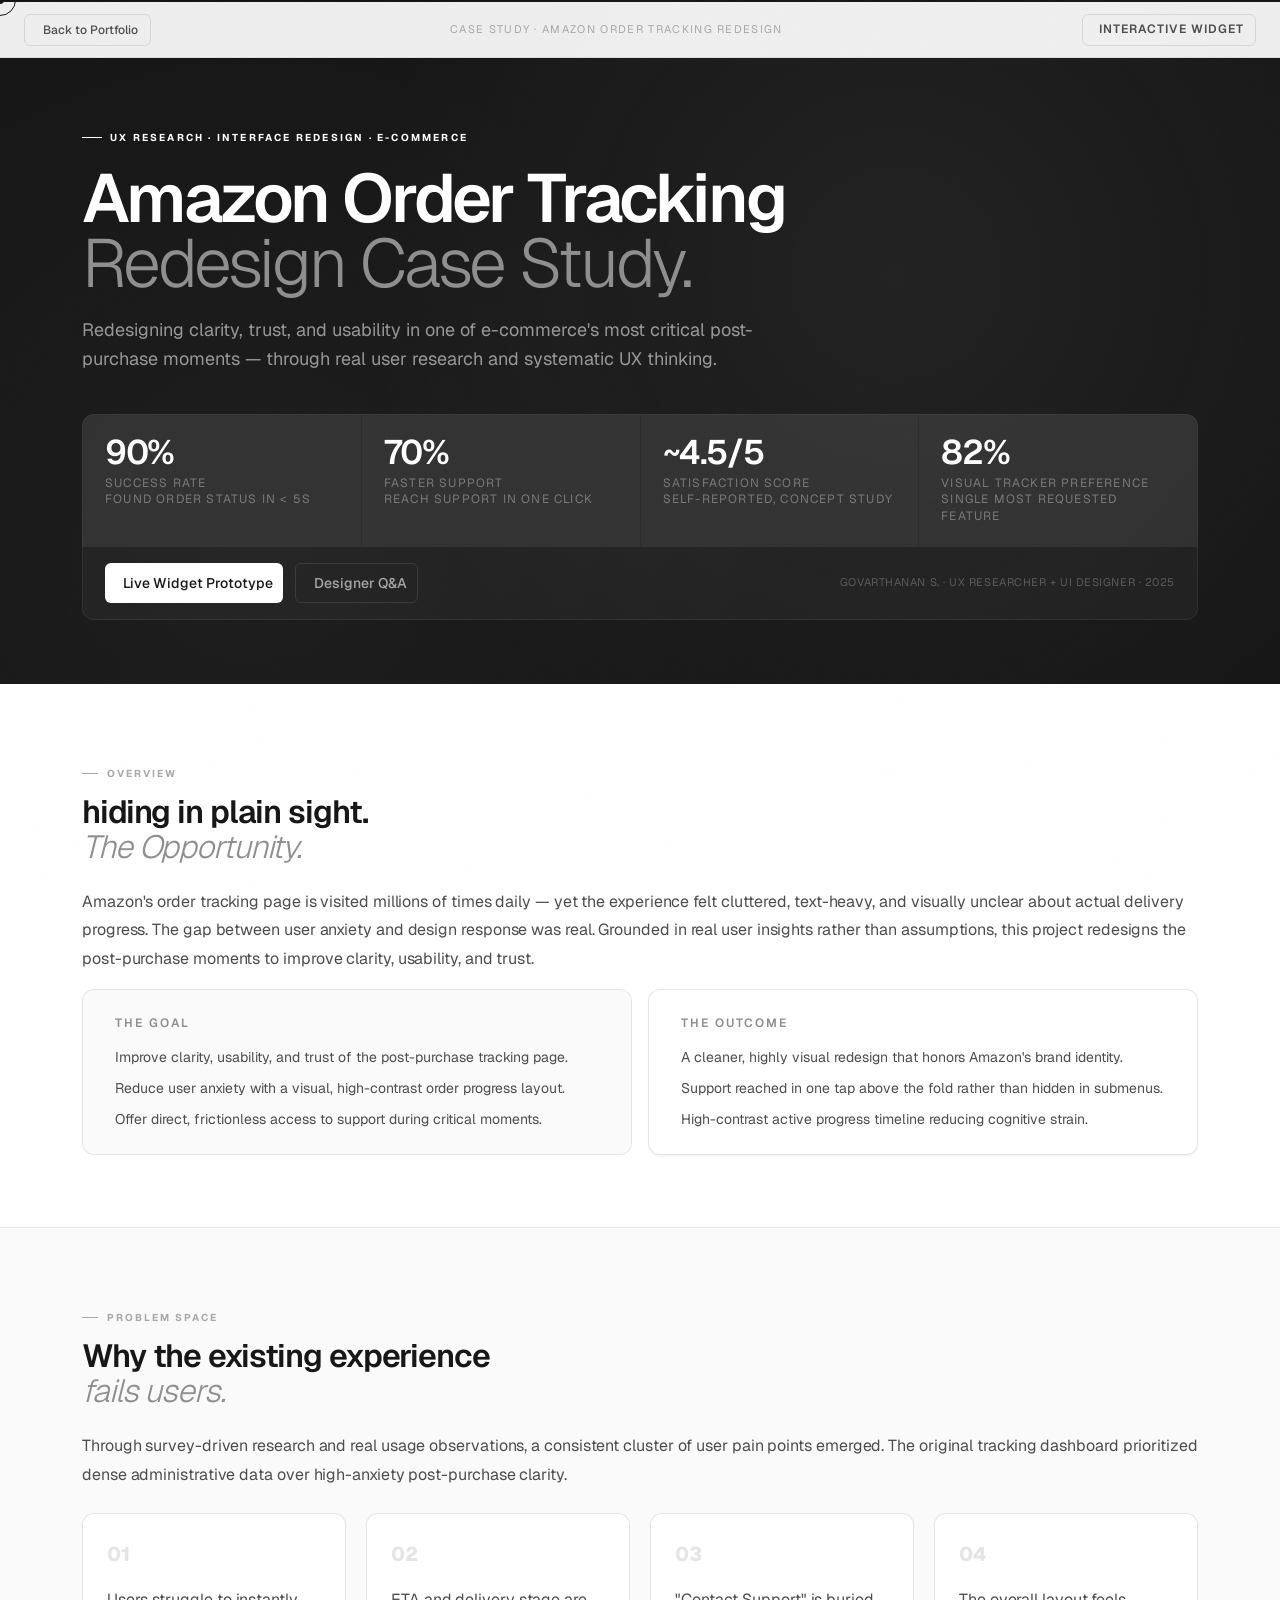
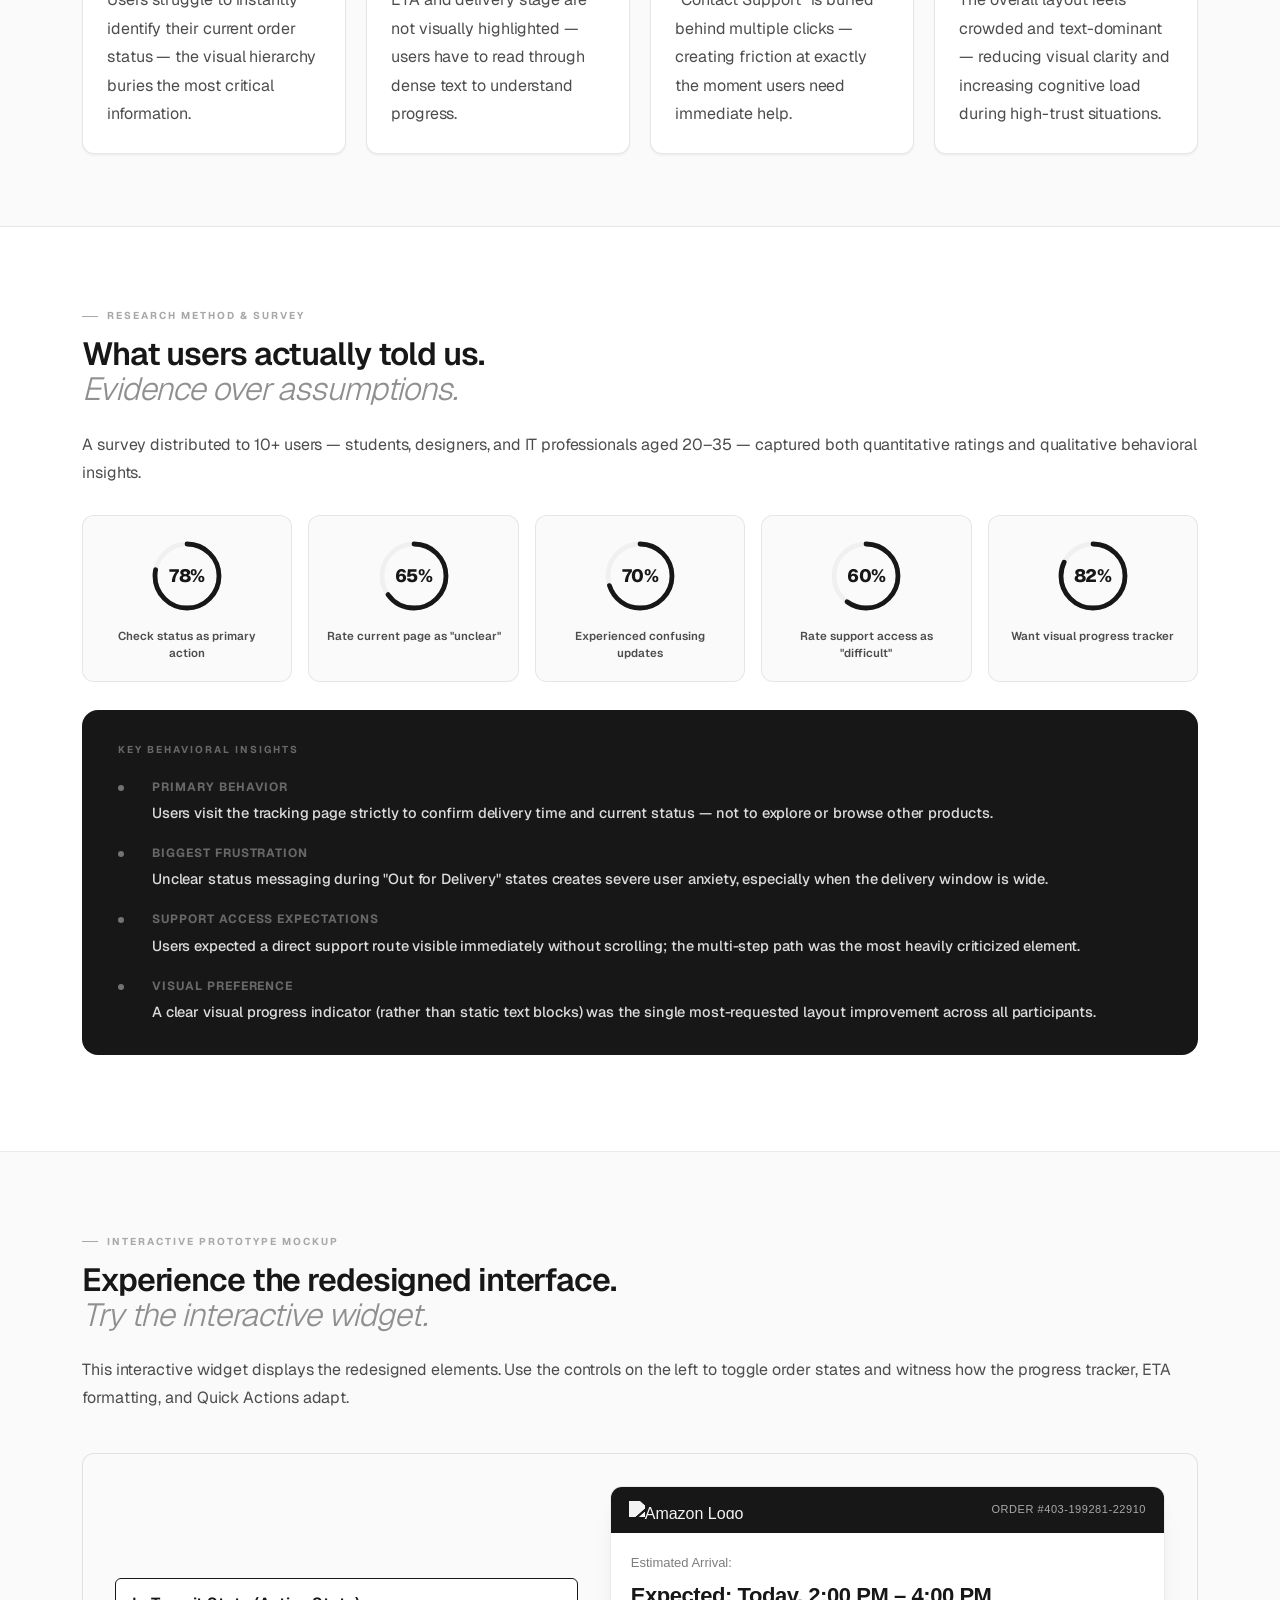
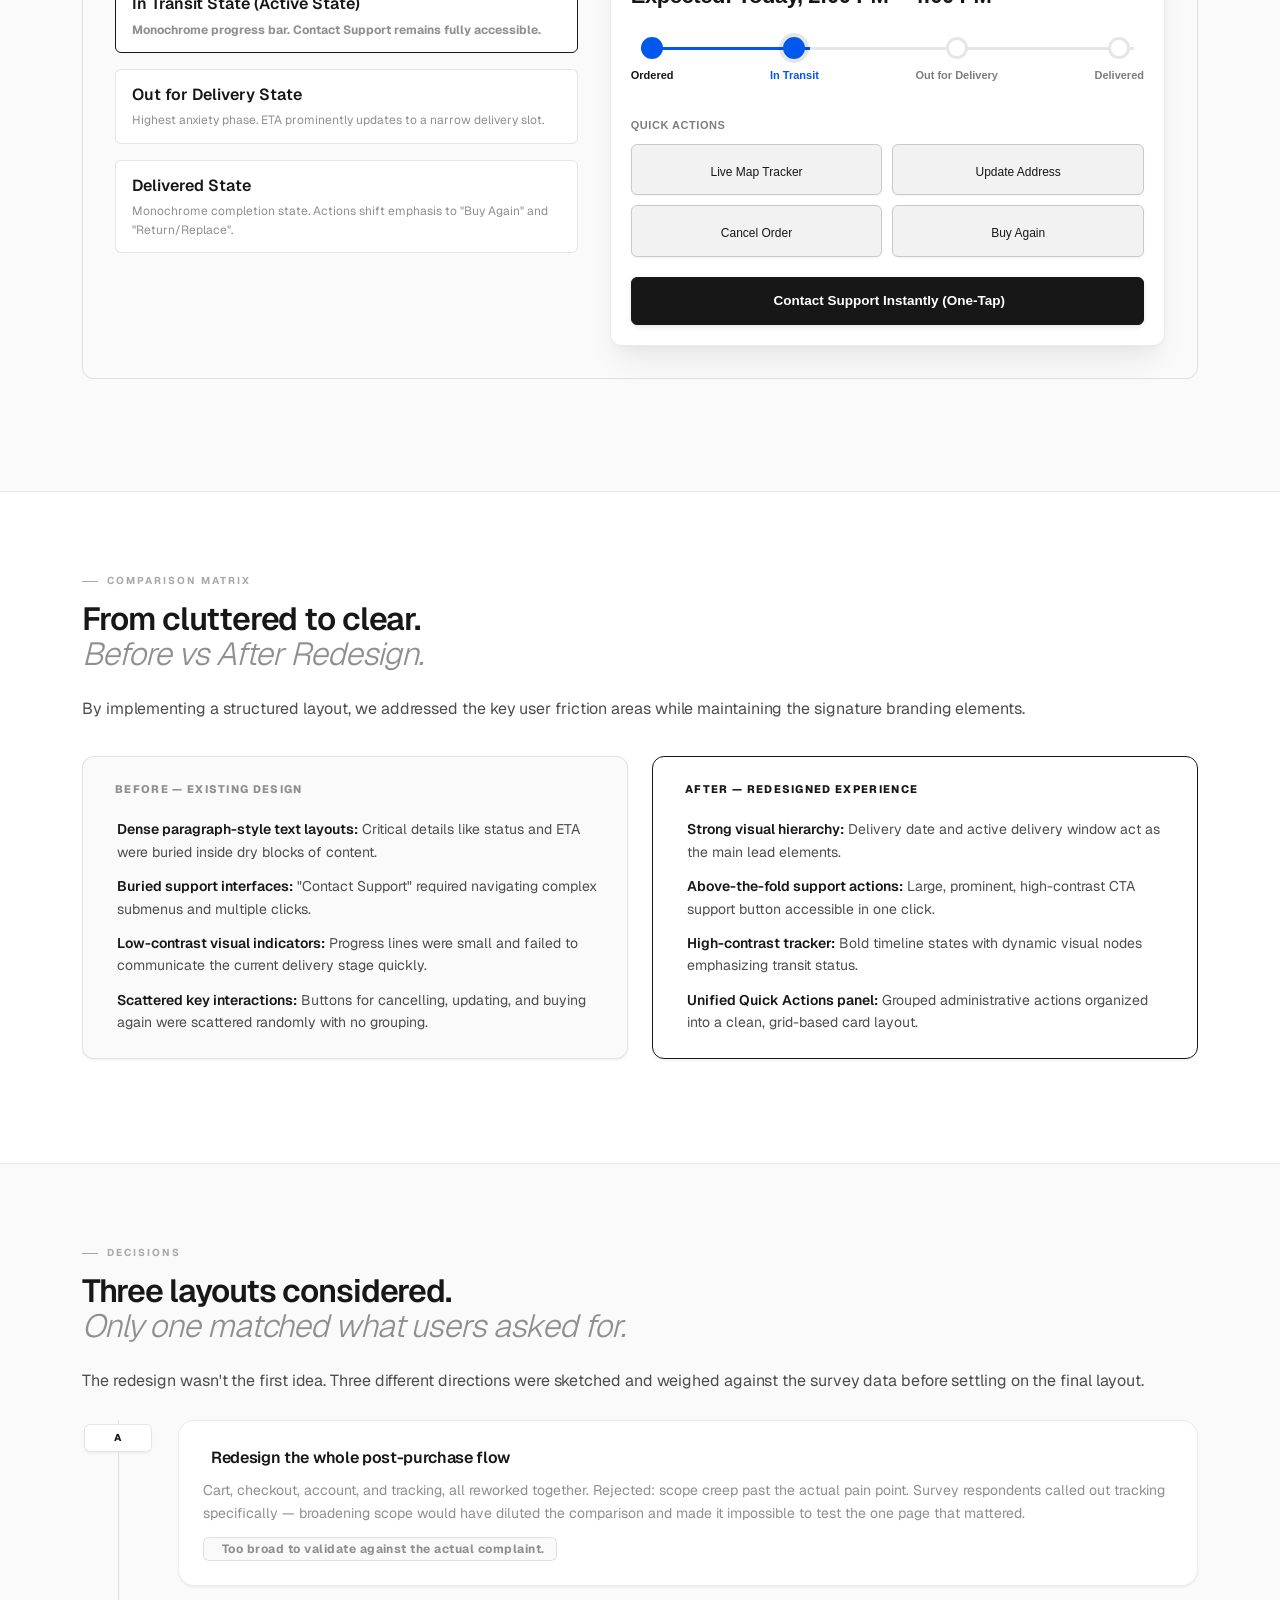
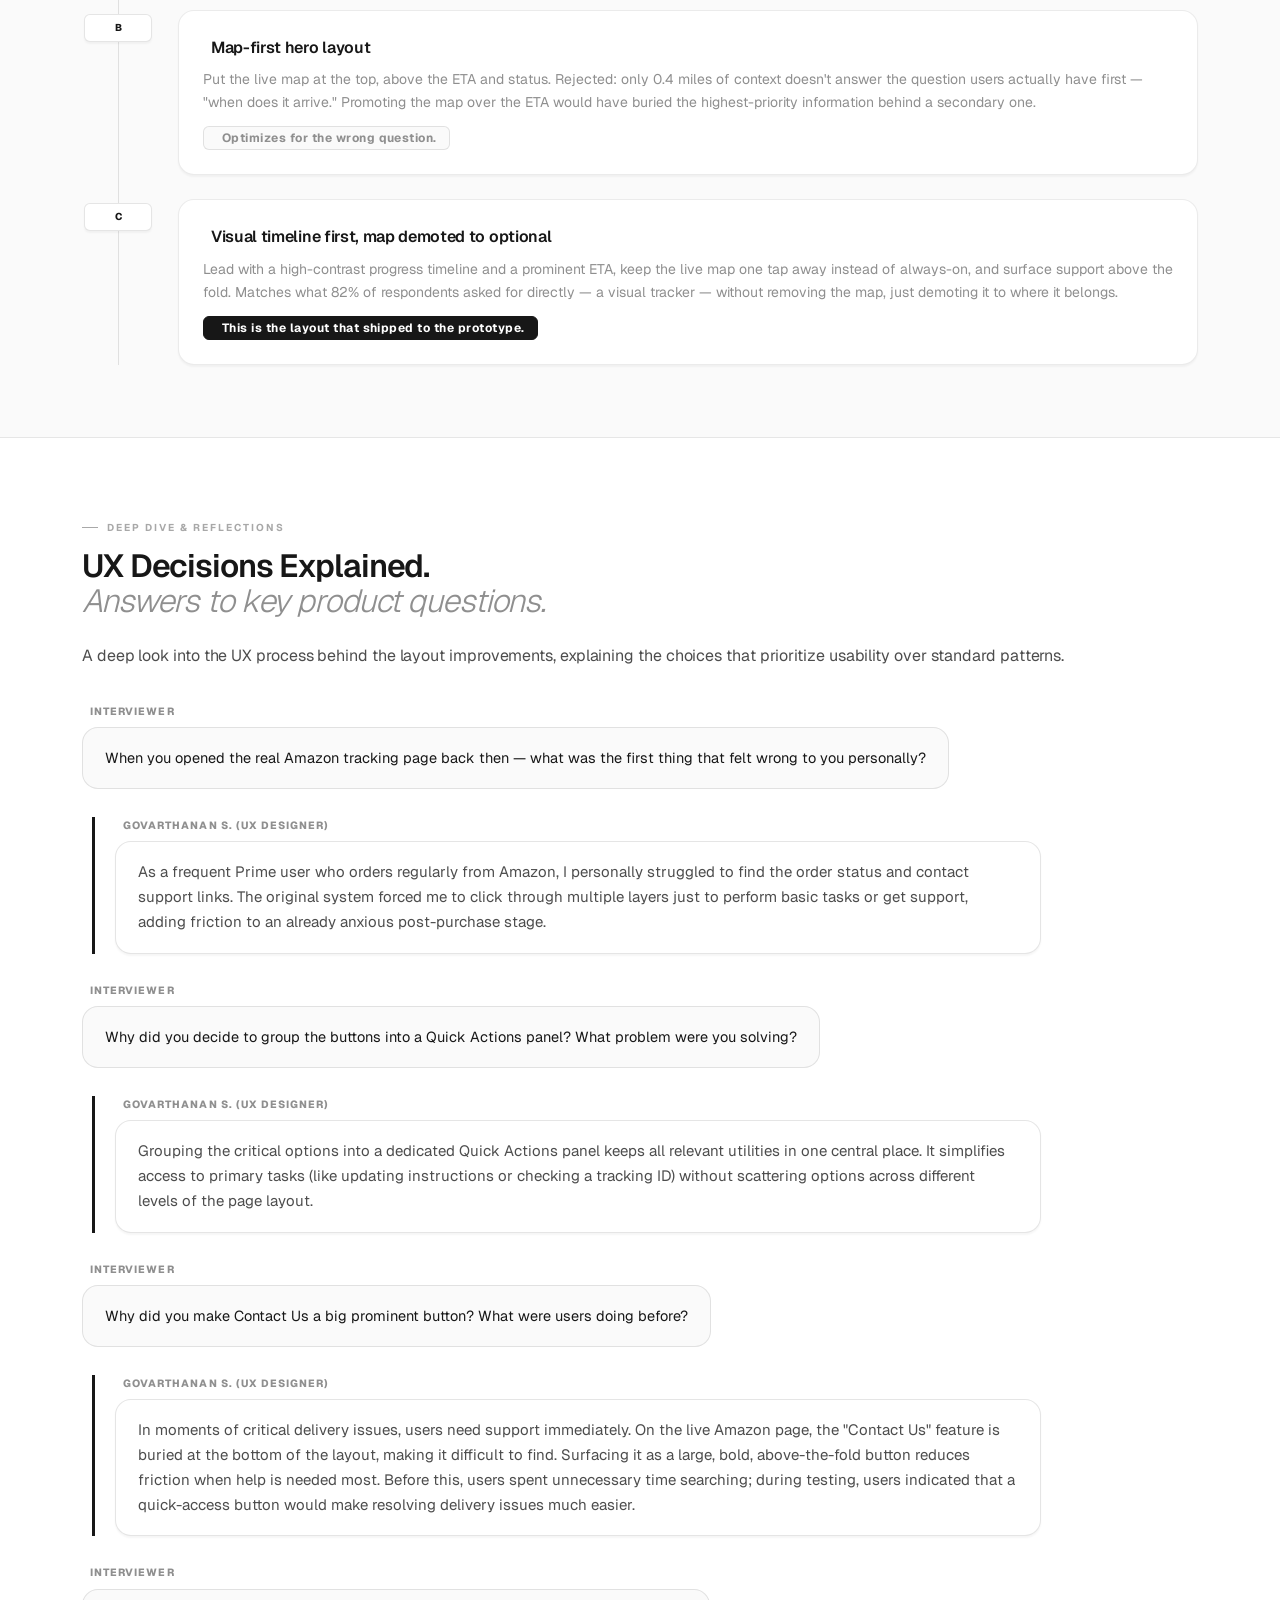
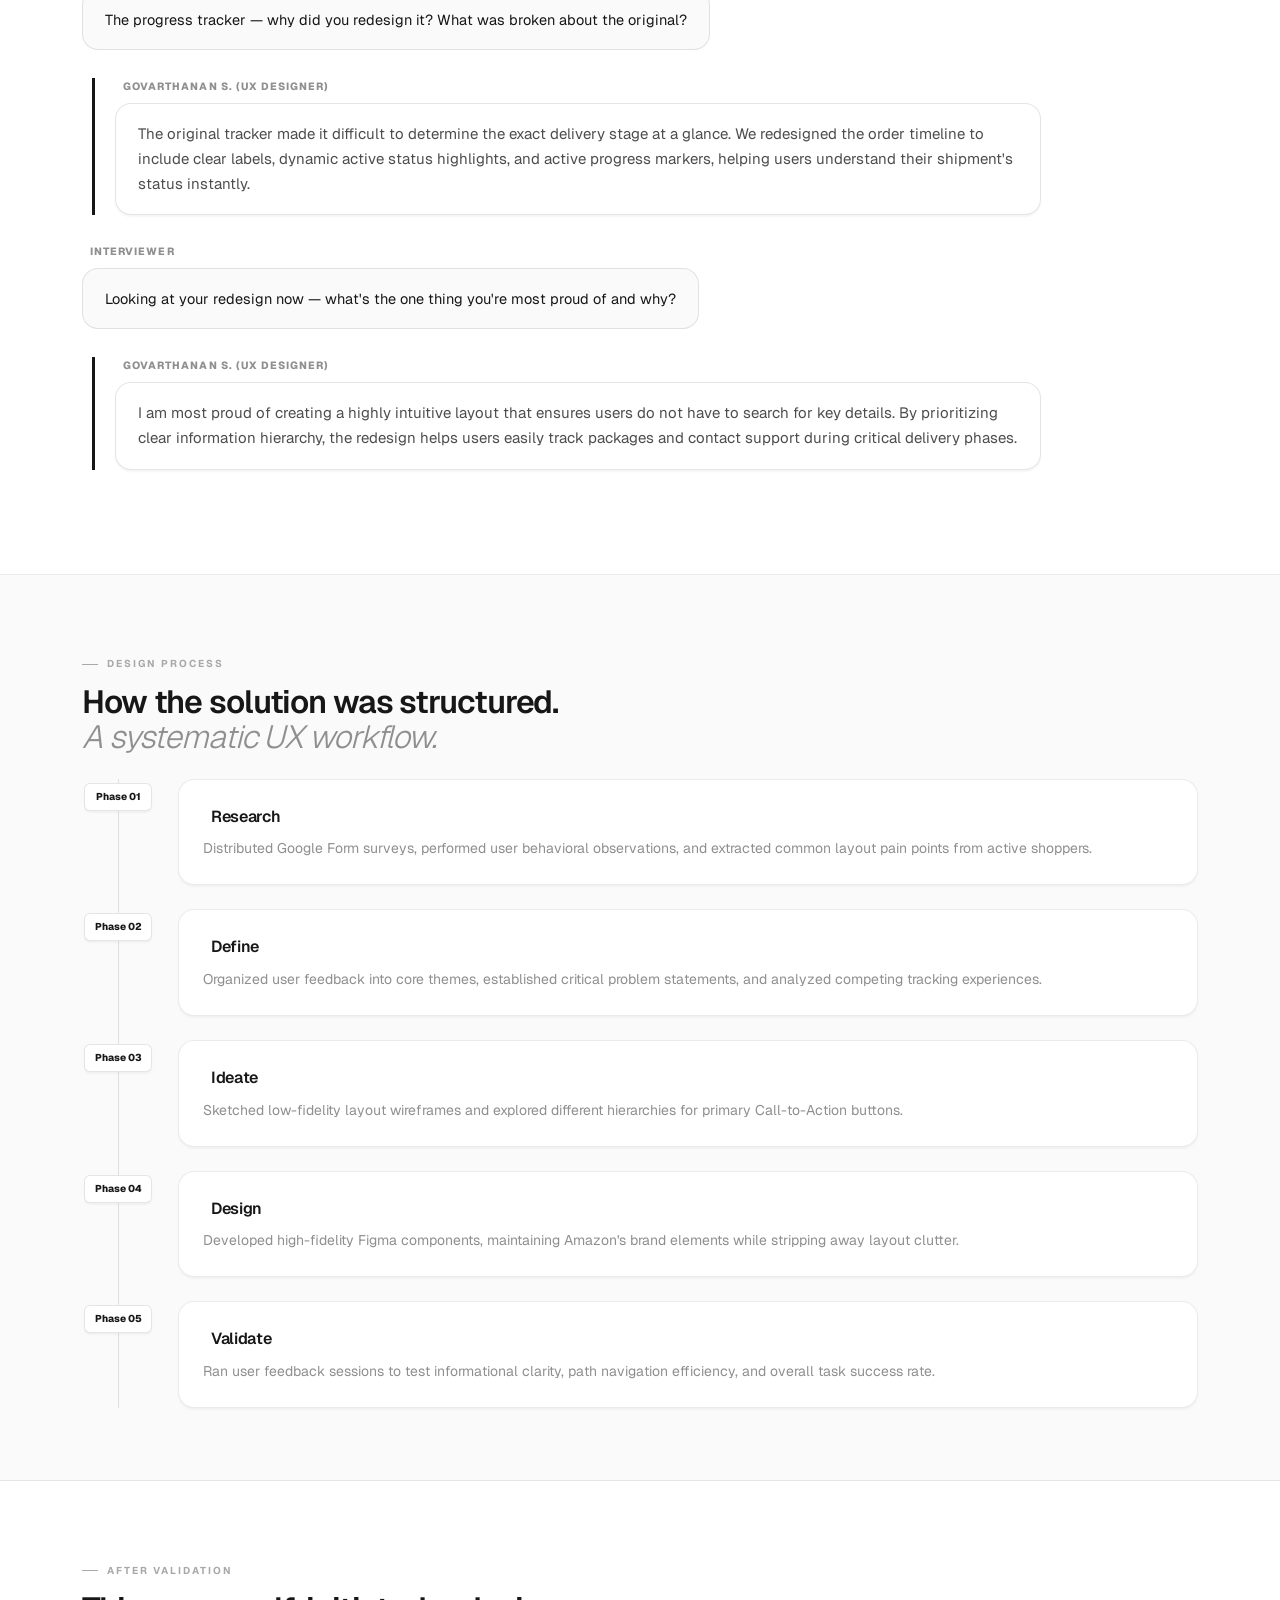
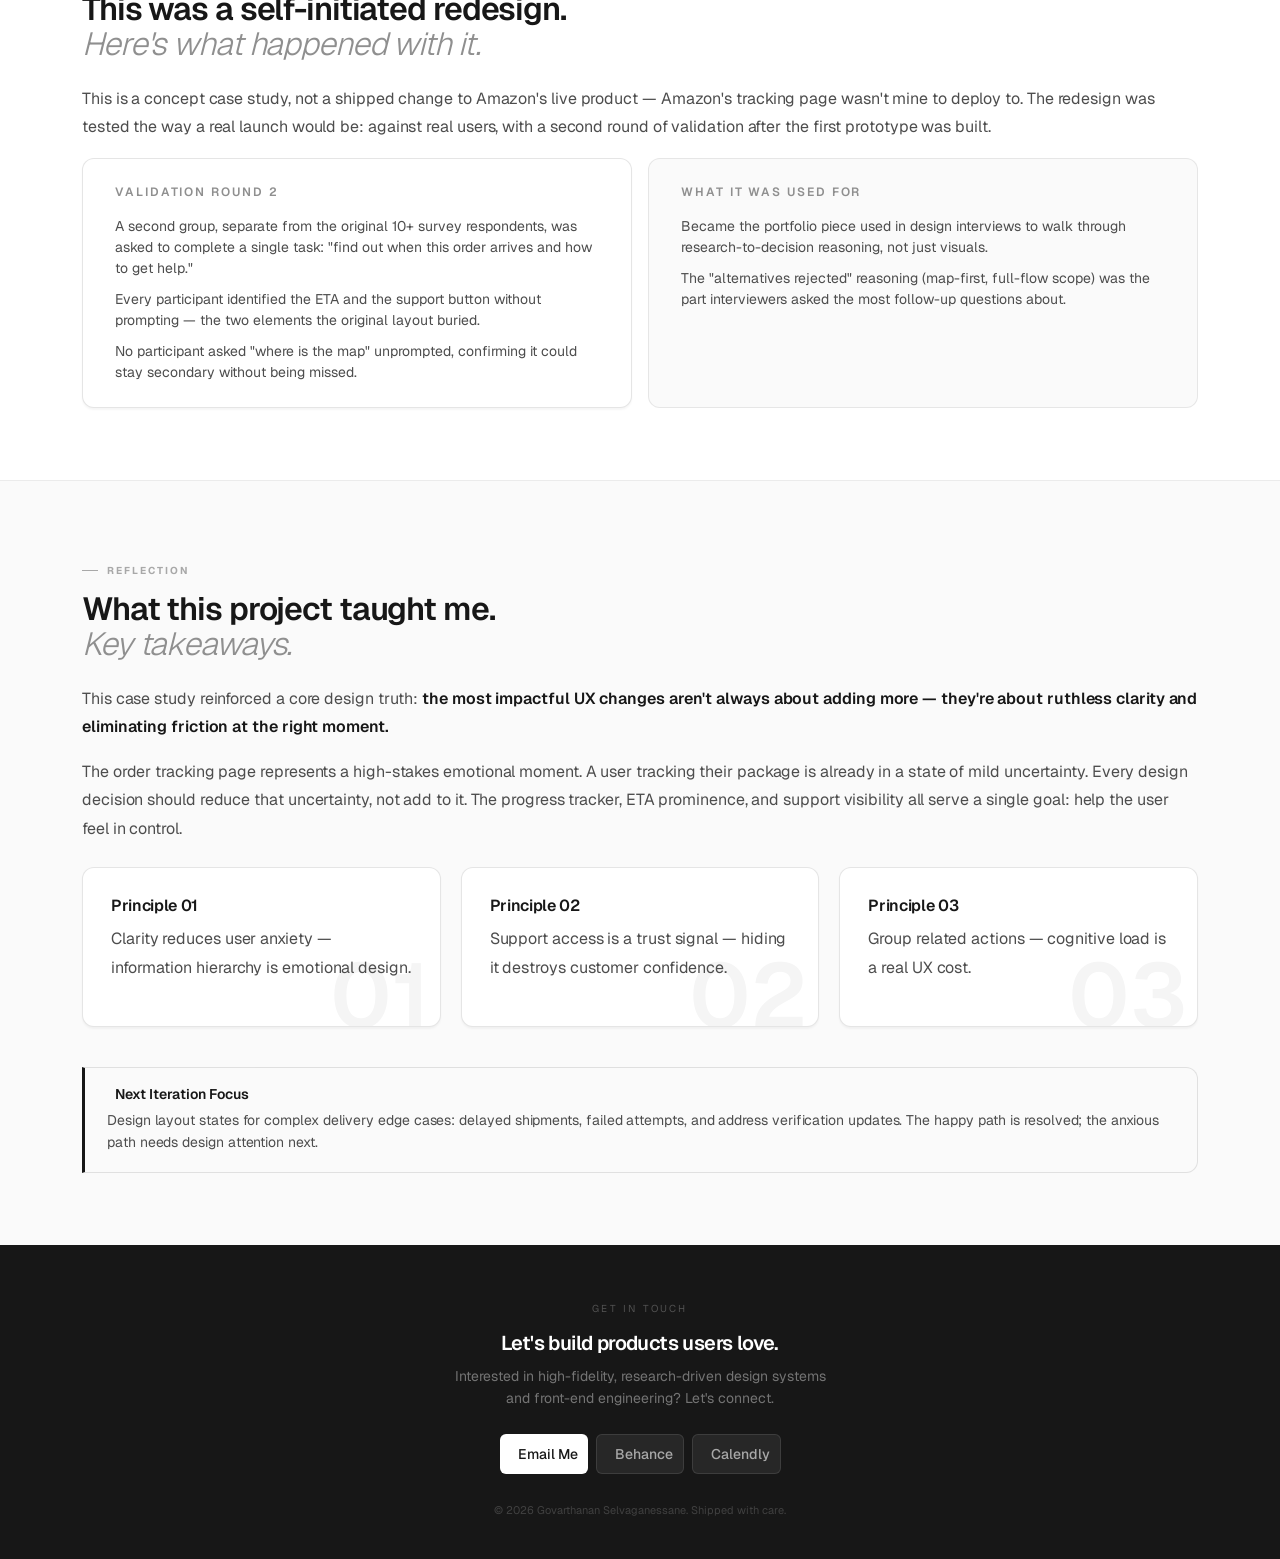
==== amazon-tracking-redesign.html @ e95b04ad "design color changes" ====
<!doctype html>
<html lang="en">
<head>
  <meta charset="UTF-8" />
  <meta name="viewport" content="width=device-width, initial-scale=1.0" />
  <title>Amazon Order Tracking Redesign — Case Study · Govarthanan S.</title>
  <meta name="description" content="Redesigning clarity, trust, and usability in one of e-commerce's most critical post-purchase moments — through real user research and systematic UX thinking." />
  <meta property="og:image" content="https://govarthanan-ui-ux-designer.netlify.app/images/og-image.png" />
  <meta property="og:image:width" content="1200" />
  <meta property="og:image:height" content="581" />
  <meta name="twitter:card" content="summary_large_image" />
  <meta name="twitter:image" content="https://govarthanan-ui-ux-designer.netlify.app/images/og-image.png" />
  <link rel="preconnect" href="https://fonts.googleapis.com" />
  <link rel="preconnect" href="https://fonts.gstatic.com" crossorigin />
  <link href="https://fonts.googleapis.com/css2?family=Geist:wght@100..900&family=Geist+Mono:wght@100..900&display=swap" rel="stylesheet" />
  <link href="https://cdn.jsdelivr.net/npm/remixicon@4.2.0/fonts/remixicon.css" rel="stylesheet" />
  <!-- Bootstrap 5.3.3 CSS -->
  <link href="https://cdn.jsdelivr.net/npm/bootstrap@5.3.3/dist/css/bootstrap.min.css" rel="stylesheet" integrity="sha384-QWTKZyjpPEjISv5WaRU9OFeRpok6YctnYmDr5pNlyT2bRjXh0JMhjY6hW+ALEwIH" crossorigin="anonymous" />
  <link rel="stylesheet" href="design-tokens.css" />

  <style>
    *, *::before, *::after { box-sizing: border-box; margin: 0; padding: 0; }

    :root {
      /* ── DESIGN TOKENS ───
         design-tokens.css (linked above, in <head>) is the single literal
         source of truth for color/radius/shadow/focus-ring primitives —
         --gray-100..1000, --gray-alpha-100..1000, --background-100/200,
         --blue/red/green/amber-*, --radius-*, --focus-ring, --shadow-* are
         NOT redeclared here (that would create a same-name self-reference
         cycle in CSS and resolve to invalid). This block only defines this
         page's local short-name aliases (--ink, --bg, --sh1, etc.), each
         pointing at the matching shared token, so every existing
         var(--ink)/var(--bg)-style call site in this file keeps working
         unchanged. */

      /* Semantic mappings */
      --primary:        var(--gray-1000);
      --primary-hover:  #000000;
      --primary-border: var(--gray-alpha-300);

      --ink:            var(--gray-1000);
      --ink-mid:        var(--gray-900);
      --ink-muted:      var(--gray-700);
      --ink-faint:      var(--gray-600);
      --border:         var(--gray-alpha-400);
      --border-md:      var(--gray-alpha-300);
      --bg:             var(--background-100);
      --bg-2:           var(--background-200);
      --bg-3:           var(--gray-100);
      --accent:         var(--gray-1000);
      --accent-lt:      var(--gray-100);
      --accent-dk:      #000000;

      /* Amazon-specific brand colors: this page mocks Amazon's own tracking
         UI, so using Amazon-adjacent hues for the mockup elements is a more
         honest rendering of the real product being redesigned than aliasing
         them to pure ink/black. */
      --amazon-orange: var(--amber-600);
      --amazon-blue:   var(--blue-800);
      --amazon-dark:   var(--gray-1000);

      --NAV-H:      56px;

      /* Geist elevations */
      --sh1: var(--shadow-raised);
      --sh2: var(--shadow-popover);
      --sh3: var(--shadow-modal);
    }

    html { scroll-behavior: smooth; -webkit-font-smoothing: antialiased; }

    body {
      background: var(--bg);
      color: var(--ink);
      font-family: 'Geist', sans-serif;
      font-size: 16px;
      line-height: 1.6;
      overflow-x: hidden;
    }

    body::after {
      content: "";
      position: fixed;
      inset: 0;
      background-image: url("data:image/svg+xml,%3Csvg viewBox='0 0 512 512' xmlns='http://www.w3.org/2000/svg'%3E%3Cfilter id='n'%3E%3CfeTurbulence type='fractalNoise' baseFrequency='0.80' numOctaves='4' stitchTiles='stitch'/%3E%3C/filter%3E%3Crect width='100%25' height='100%25' filter='url(%23n)' opacity='0.025'/%3E%3C/svg%3E");
      pointer-events: none;
      z-index: 9999;
      opacity: 0.45;
    }

    /* Bootstrap Reset overrides */
    a {
      color: inherit;
      text-decoration: none;
    }
    a:hover {
      color: inherit;
    }
    button:focus, a:focus {
      outline: none !important;
      box-shadow: none !important;
    }

    /* ── PROGRESS BAR ── */
    #prog {
      position: fixed; top: 0; left: 0; right: 0;
      height: 2px; background: var(--border); z-index: 400;
    }
    #prog-fill {
      height: 100%; width: 0%; background: var(--ink);
      transition: width .08s linear;
    }

    /* ── CURSOR DOT ── */
    .cursor-dot {
      width: 8px;
      height: 8px;
      background: var(--primary);
      border-radius: 50%;
      position: fixed;
      top: 0;
      left: 0;
      pointer-events: none;
      z-index: 10000;
      transform: translate(-50%, -50%);
      transition: opacity 0.3s, width 0.2s, height 0.2s, background-color 0.2s;
      will-change: transform;
    }
    .cursor-follower {
      width: 32px;
      height: 32px;
      border: 1.2px solid var(--primary);
      border-radius: 50%;
      position: fixed;
      top: 0;
      left: 0;
      pointer-events: none;
      z-index: 9999;
      transform: translate(-50%, -50%);
      transition: opacity 0.3s, width 0.3s, height 0.3s, background-color 0.3s, border-color 0.3s;
      will-change: transform;
    }
    .cursor-dot.hover { width: 14px; height: 14px; background: var(--gray-alpha-300); }
    .cursor-follower.hover { width: 46px; height: 46px; border-color: transparent; background: var(--gray-alpha-400); }
    @media (max-width: 1024px) {
      .cursor-dot, .cursor-follower { display: none !important; }
    }

    /* ── NAV ── */
    nav {
      position: fixed; top: 2px; left: 0; right: 0;
      height: var(--NAV-H); z-index: 300;
      background: rgba(255,255,255,0.93);
      -webkit-backdrop-filter: blur(20px);
      backdrop-filter: blur(20px);
      border-bottom: 1px solid var(--border);
    }
    .nav-back {
      display: inline-flex; align-items: center; gap: 6px;
      font-family: 'Geist', sans-serif; font-size: 12px; font-weight: 500; line-height: 16px; color: var(--ink-mid);
      text-decoration: none; padding: 0 12px; height: var(--btn-height-sm); border-radius: var(--radius-sm);
      border: 1px solid var(--border-md);
      transition: background .15s;
    }
    .nav-back i { font-size: 13px; }
    .nav-back:hover { background: var(--bg-2); }
    .nav-tag { font-size: 11px; letter-spacing: .12em; text-transform: uppercase; color: var(--ink-faint); }
    .nav-right { display: flex; gap: 8px; }
    .nav-pill {
      display: inline-flex; align-items: center; gap: 5px;
      font-size: var(--label-12-size); font-weight: 600; letter-spacing: .08em; text-transform: uppercase;
      color: var(--ink-mid); padding: 0 11px; height: var(--btn-height-sm); border-radius: var(--radius-sm);
      border: 1px solid var(--border-md); text-decoration: none;
      transition: background .15s;
    }
    .nav-pill:hover { background: var(--bg-2); }

    /* ── HERO ── */
    .hero {
      background: var(--ink);
      padding: calc(var(--NAV-H) + 64px) 0 64px;
      position: relative;
      overflow: hidden;
    }
    .hero::before {
      content: "";
      position: absolute; inset: 0;
      background-image:
        radial-gradient(circle at 70% 40%, rgba(255,255,255,.05) 0%, transparent 55%),
        radial-gradient(circle at 20% 80%, rgba(255,255,255,.03) 0%, transparent 45%);
      pointer-events: none;
    }
    .hero-inner {
      position: relative; z-index: 1;
    }

    /* ── EYEBROW ── */
    .eyebrow {
      display: inline-flex; align-items: center; gap: 8px;
      font-size: 10px; font-weight: 700; letter-spacing: .22em; text-transform: uppercase;
      color: #ffffff; margin-bottom: 20px;
    }
    .eyebrow::before { content: ""; width: 20px; height: 1px; background: #ffffff; }

    /* ── HERO H1 ── */
    .hero h1 {
      font-size: clamp(38px, 5.5vw, 68px);
      font-weight: var(--fw-heading);
      line-height: .96;
      letter-spacing: -.04em;
      color: #fff;
      margin-bottom: 20px;
    }
    .hero h1 em {
      font-family: "Geist", sans-serif;
      font-style: normal;
      font-weight: 300;
      color: var(--ink-muted);
    }
    .hero-sub {
      font-size: clamp(15px, 1.6vw, 18px);
      color: rgba(255,255,255,.55);
      line-height: 1.6;
      max-width: 58ch;
      margin-bottom: 40px;
    }

    /* ── HERO METRICS ── */
    .hero-metrics {
      display: grid;
      grid-template-columns: repeat(4, 1fr);
      gap: 1px;
      background: rgba(255,255,255,.07);
      border-radius: var(--radius-md) var(--radius-md) 0 0;
      overflow: hidden;
      border: 1px solid rgba(255,255,255,.07);
      border-bottom: none;
    }
    .hm {
      padding: 20px 22px 22px;
      background: rgba(255,255,255,.03);
      display: flex; flex-direction: column; gap: 6px;
    }
    .hm-val {
      font-size: clamp(26px, 3vw, 34px);
      font-weight: var(--fw-heading); letter-spacing: -.04em;
      color: #fff; line-height: 1;
    }
    .hm-val span { color: #ffffff; }
    .hm-label {
      font-size: var(--label-12-size); letter-spacing: .1em; text-transform: uppercase;
      color: rgba(255,255,255,.35); line-height: 1.4;
    }

    /* ── HERO CTA BAR ── */
    .hero-cta {
      display: flex; align-items: center; gap: 12px;
      padding: 16px 22px;
      background: rgba(255,255,255,.04);
      border: 1px solid rgba(255,255,255,.07);
      border-top: none;
      border-radius: 0 0 var(--radius-md) var(--radius-md);
      flex-wrap: wrap;
    }
    .btn-primary {
      display: inline-flex; align-items: center; gap: 8px;
      font-family: 'Geist', sans-serif; font-size: 14px; font-weight: 500; line-height: 20px;
      background: #ffffff; color: #171717;
      padding: var(--btn-padding-md); height: var(--btn-height-md); border-radius: var(--radius-sm);
      text-decoration: none; border: none;
      transition: background .15s;
    }
    .btn-primary i { font-size: 16px; }
    .btn-primary:hover { background: var(--gray-100); }
    .btn-ghost {
      display: inline-flex; align-items: center; gap: 8px;
      font-family: 'Geist', sans-serif; font-size: 14px; font-weight: 500; line-height: 20px;
      color: rgba(255,255,255,.6); padding: var(--btn-padding-md); height: var(--btn-height-md); border-radius: var(--radius-sm);
      border: 1px solid rgba(255,255,255,.1); text-decoration: none;
      transition: background .15s;
    }
    .btn-ghost i { font-size: 16px; }
    .btn-ghost:hover { background: rgba(255,255,255,.06); color: rgba(255,255,255,.75); }
    .cta-sep { flex: 1; }
    .cta-note {
      font-size: 11px; color: rgba(255,255,255,.25);
      letter-spacing: .05em; text-transform: uppercase;
    }

    /* ── SECTIONS ── */
    .section {
      padding: 72px 0;
      border-bottom: 1px solid var(--border);
    }
    .section:last-of-type { border-bottom: none; }
    .section.alt { background: var(--bg-2); }

    .s-label {
      display: inline-flex; align-items: center; gap: 9px;
      font-size: 10px; font-weight: 700; letter-spacing: .2em; text-transform: uppercase;
      color: var(--ink-faint); margin-bottom: 12px;
    }
    .s-label::before { content: ""; width: 16px; height: 1px; background: var(--ink-faint); }

    .section h2 {
      font-size: clamp(22px, 2.8vw, 32px);
      font-weight: var(--fw-heading); letter-spacing: -.035em;
      color: var(--ink); line-height: 1.1;
      margin-bottom: 24px;
    }
    .section h2 em {
      font-style: italic; font-weight: 300;
      color: var(--ink-muted);
    }
    .section p {
      font-size: var(--copy-16-size); color: var(--ink-mid);
      line-height: 1.78; letter-spacing: -.005em;
      margin-bottom: 16px;
    }
    .section p:last-child { margin-bottom: 0; }
    .section strong { color: var(--ink); font-weight: 600; }

    /* ── TOC ── */
    .toc {
      display: flex; gap: 6px; flex-wrap: wrap; margin-bottom: 32px;
    }
    .toc a {
      font-size: var(--label-12-size); font-weight: 600; letter-spacing: .06em; text-transform: uppercase;
      color: var(--ink-faint); padding: 4px 10px; border-radius: var(--radius-sm);
      border: 1px solid var(--border);
      text-decoration: none; transition: background .15s, color .15s;
    }
    .toc a:hover { background: var(--bg-2); color: var(--ink-mid); }

    /* ── EXECUTIVE SNAPSHOT ── */
    /* ── EXECUTIVE SNAPSHOT ── */
    .snapshot-grid {
      display: grid;
      grid-template-columns: 1fr 1fr;
      gap: 16px;
      margin-top: 8px;
    }
    .snap-card {
      background: var(--bg-2);
      border: 1px solid var(--border);
      border-radius: var(--radius-md);
      padding: 24px;
      transition: all 0.25s ease;
    }
    .snap-card:hover {
      border-color: var(--border-md);
      box-shadow: var(--sh1);
    }
    .snap-card.accent-card {
      background: var(--bg);
      border-color: var(--border-md);
      box-shadow: var(--sh1);
    }
    .snap-card.accent-card:hover {
      box-shadow: var(--sh2);
    }
    .snap-card-label {
      font-size: var(--label-12-size); font-weight: var(--fw-heading); letter-spacing: .16em; text-transform: uppercase;
      color: var(--ink-muted); margin-bottom: 14px;
      display: flex;
      align-items: center;
      gap: 8px;
    }
    .snap-card-label i {
      font-size: 16px;
      color: var(--ink);
    }
    .snap-list {
      list-style: none;
      display: flex; flex-direction: column; gap: 10px;
      padding: 0; margin: 0;
    }
    .snap-list li {
      font-size: 14px; color: var(--ink-mid); line-height: 1.5;
      display: flex; align-items: flex-start; gap: 8px;
    }
    .snap-list li i {
      font-size: 14px;
      color: var(--ink-muted);
      margin-top: 3px;
      flex-shrink: 0;
    }
    .snap-card.accent-card .snap-list li i {
      color: var(--ink);
    }

    /* ── CHAT DASHBOARD FOR Q&A ── */
    .qa-chat-dashboard {
      display: flex;
      flex-direction: column;
      gap: 28px;
      margin: 32px 0;
    }
    .chat-row {
      display: flex;
      flex-direction: column;
      gap: 8px;
      max-width: 85%;
    }
    .chat-row.interviewer-row {
      align-self: flex-start;
    }
    .chat-row.designer-row {
      align-self: flex-start;
      border-left: 3px solid var(--ink);
      padding-left: 20px;
      margin-left: 10px;
    }
    .chat-meta {
      display: flex;
      align-items: center;
      gap: 8px;
      font-size: 10.5px;
      font-weight: 800;
      letter-spacing: .1em;
      text-transform: uppercase;
      color: var(--ink-muted);
    }
    .chat-meta i {
      font-size: 13px;
      color: var(--ink);
    }
    .problem-block {
      background: var(--bg-2);
      border: 1px solid var(--border);
      border-radius: var(--radius-md);
      padding: 18px 22px;
      font-size: 14.5px;
      color: var(--ink);
      line-height: 1.6;
    }
    .chat-bubble {
      background: var(--bg-2);
      border: 1px solid var(--border-md);
      border-radius: var(--radius-lg);
      padding: 18px 22px;
      font-size: 14.5px;
      color: var(--ink);
      line-height: 1.6;
    }
    .chat-row.designer-row .chat-bubble {
      background: var(--bg);
      border-color: var(--border-md);
      font-size: 15px;
      line-height: 1.65;
      color: var(--ink-mid);
      box-shadow: var(--sh1);
    }

    /* ── PROBLEM COMPARISON MATRIX ── */
    .problem-vs {
      display: grid;
      grid-template-columns: 1fr 1fr;
      gap: 24px;
      border: none;
      background: transparent;
      margin: 32px 0;
    }
    .problem-vs-col {
      padding: 24px;
      border-radius: var(--radius-md);
      transition: all 0.25s ease;
      box-shadow: var(--sh1);
    }
    .problem-vs-col:first-child {
      background: var(--bg-2);
      border: 1px solid var(--border-md);
    }
    .problem-vs-col:first-child:hover {
      border-color: var(--border-md);
      box-shadow: var(--sh2);
    }
    .problem-vs-col:last-child {
      background: var(--bg);
      border: 1px solid var(--ink);
    }
    .problem-vs-col:last-child:hover {
      box-shadow: var(--sh2);
    }
    .pvc-header {
      display: flex;
      align-items: center;
      gap: 8px;
      font-size: 11px;
      font-weight: 800;
      letter-spacing: .12em;
      text-transform: uppercase;
      margin-bottom: 20px;
    }
    .pvc-header.before { color: var(--ink-muted); }
    .pvc-header.after { color: var(--ink); }
    .pvc-header i { font-size: 18px; }
    .pvc-list {
      list-style: none;
      display: flex;
      flex-direction: column;
      gap: 12px;
      padding: 0;
      margin: 0;
    }
    .pvc-list li {
      font-size: var(--copy-14-size);
      color: var(--ink-mid);
      line-height: 1.6;
      display: flex;
      align-items: flex-start;
      gap: 10px;
    }
    .pvc-list li i {
      font-size: 16px;
      margin-top: 3px;
      flex-shrink: 0;
    }
    .problem-vs-col:first-child .pvc-list li i { color: var(--ink-muted); }
    .problem-vs-col:last-child .pvc-list li i { color: var(--ink); }

    /* ── PROBLEM SPACE CARDS ── */
    .problem-space-grid {
      display: grid;
      grid-template-columns: repeat(4, 1fr);
      gap: 20px;
      margin-top: 24px;
    }
    .problem-space-card {
      background: var(--bg);
      border: 1px solid var(--border-md);
      border-radius: var(--radius-md);
      padding: 24px;
      position: relative;
      overflow: hidden;
      display: flex;
      flex-direction: column;
      gap: 16px;
      box-shadow: var(--sh1);
      transition: all 0.25s ease;
    }
    .problem-space-card:hover {
      box-shadow: var(--sh2);
      border-color: var(--ink);
    }
    .problem-space-header {
      display: flex;
      justify-content: space-between;
      align-items: center;
      z-index: 2;
    }
    .problem-space-num {
      font-size: 20px;
      font-weight: 800;
      color: var(--border-md);
    }
    .problem-space-card:hover .problem-space-num {
      color: var(--ink-muted);
    }
    .problem-space-icon {
      font-size: 20px;
      color: var(--ink);
    }
    .problem-space-text {
      font-size: 13.5px;
      line-height: 1.6;
      color: var(--ink-muted);
      margin: 0;
      z-index: 2;
    }
    .problem-space-card:hover .problem-space-text {
      color: var(--ink);
    }

    /* ── REFLECTION PRINCIPLES ── */
    .principles-grid {
      display: grid;
      grid-template-columns: repeat(3, 1fr);
      gap: 20px;
      margin-top: 24px;
    }
    .principle-card {
      background: var(--bg);
      border: 1px solid var(--border-md);
      border-radius: var(--radius-md);
      padding: 28px;
      position: relative;
      overflow: hidden;
      display: flex;
      flex-direction: column;
      gap: 10px;
      box-shadow: var(--sh1);
      transition: all 0.25s ease;
      min-height: 160px;
    }
    .principle-card:hover {
      box-shadow: var(--sh2);
      border-color: var(--ink);
    }
    .principle-title {
      font-size: var(--heading-16-size);
      font-weight: var(--fw-heading);
      letter-spacing: var(--heading-16-ls);
      color: var(--ink);
      z-index: 2;
      margin: 0;
    }
    .principle-desc {
      font-size: 13px;
      color: var(--ink-muted);
      line-height: 1.6;
      margin: 0;
      z-index: 2;
    }
    .principle-num {
      position: absolute;
      bottom: -15px;
      right: 10px;
      font-size: 90px;
      font-weight: var(--fw-heading);
      color: var(--ink);
      opacity: 0.04;
      line-height: 1;
      pointer-events: none;
      z-index: 1;
    }

    /* ── CALLOUT ── */
    .callout {
      background: var(--bg-2);
      border: 1px solid var(--border-md);
      border-left: 3px solid var(--ink);
      border-radius: 0 var(--radius-md) var(--radius-md) 0;
      padding: 18px 22px;
      margin-top: 40px;
    }
    .callout-title {
      display: flex;
      align-items: center;
      gap: 8px;
      font-size: var(--heading-14-size);
      font-weight: var(--fw-heading);
      color: var(--ink);
      margin-bottom: 6px;
    }
    .callout p {
      font-size: var(--copy-14-size);
      color: var(--ink-mid);
      line-height: 1.6;
      margin: 0;
    }

    /* ── SURVEY DASHBOARD ── */
    .survey-dashboard {
      display: grid;
      grid-template-columns: repeat(5, 1fr);
      gap: 16px;
      margin: 28px 0;
    }
    .survey-metric-card {
      background: var(--bg-2);
      border: 1px solid var(--border);
      border-radius: var(--radius-md);
      padding: 20px 16px;
      display: flex;
      flex-direction: column;
      align-items: center;
      text-align: center;
      transition: border-color 0.25s, box-shadow 0.25s, transform 0.25s;
    }
    .survey-metric-card:hover {
      border-color: var(--border-md);
      box-shadow: var(--sh1);
    }
    .survey-gauge-wrap {
      position: relative;
      width: 80px;
      height: 80px;
      display: flex;
      align-items: center;
      justify-content: center;
      margin-bottom: 12px;
      flex-shrink: 0;
    }
    .survey-gauge {
      width: 100%;
      height: 100%;
      transform: rotate(-90deg);
    }
    .survey-gauge-track {
      fill: none;
      stroke: rgba(0, 0, 0, 0.04);
      stroke-width: 6;
    }
    .survey-gauge-fill {
      fill: none;
      stroke: var(--ink);
      stroke-width: 6;
      stroke-linecap: round;
      stroke-dasharray: 251.327;
    }
    .survey-gauge-value {
      position: absolute;
      font-size: 18px;
      font-weight: 800;
      color: var(--ink);
      letter-spacing: -0.02em;
    }
    .survey-metric-label {
      font-size: 11.5px;
      font-weight: 600;
      color: var(--ink-mid);
      line-height: 1.4;
    }

    /* ── LIVE INTERACTIVE WIDGET DEMO ── */
    .demo-container {
      display: grid;
      grid-template-columns: 1fr 1.2fr;
      gap: 32px;
      align-items: center;
      margin: 40px 0;
      background: var(--bg-2);
      padding: 32px;
      border-radius: var(--radius-md);
      border: 1px solid var(--border-md);
    }

    /* Redesigned Tracker Mockup UI */
    .amazon-tracker-mockup {
      background: #ffffff;
      border-radius: var(--radius-md);
      box-shadow: var(--sh3);
      border: 1px solid rgba(0,0,0,0.08);
      overflow: hidden;
      font-family: -apple-system, BlinkMacSystemFont, "Segoe UI", Roboto, Helvetica, Arial, sans-serif;
    }
    .mock-header {
      background: var(--amazon-dark);
      padding: 14px 18px;
      color: #fff;
      display: flex;
      justify-content: space-between;
      align-items: center;
    }
    .mock-logo {
      height: 18px;
      opacity: 0.95;
    }
    .mock-title {
      font-size: 11px;
      text-transform: uppercase;
      letter-spacing: 0.05em;
      color: #aaa;
    }
    .mock-body {
      padding: 20px;
    }

    /* Redesigned ETA Header */
    .mock-eta-card {
      margin-bottom: 20px;
    }
    .mock-eta-label {
      font-size: 13px;
      color: var(--gray-800);
      margin-bottom: 4px;
    }
    .mock-eta-time {
      font-size: 22px;
      font-weight: 800;
      color: var(--ink);
      letter-spacing: -0.02em;
    }

    /* Redesigned Progress Tracker */
    .mock-timeline {
      display: flex;
      justify-content: space-between;
      position: relative;
      margin: 24px 0 32px;
    }
    .mock-timeline::before {
      content: "";
      position: absolute;
      top: 10px;
      left: 10px;
      right: 10px;
      height: 3px;
      background: var(--gray-300);
      z-index: 1;
    }
    .mock-timeline-fill {
      content: "";
      position: absolute;
      top: 10px;
      left: 10px;
      width: 66%; /* Up to In Transit */
      height: 3px;
      background: var(--amazon-blue);
      z-index: 2;
      transition: width 0.4s ease;
    }
    .mock-node {
      position: relative;
      z-index: 3;
      display: flex;
      flex-direction: column;
      align-items: center;
      cursor: pointer;
    }
    .mock-dot {
      width: 22px;
      height: 22px;
      border-radius: 50%;
      background: #ffffff;
      border: 3px solid var(--gray-300);
      display: flex;
      align-items: center;
      justify-content: center;
      transition: all 0.25s ease;
    }
    .mock-dot i {
      font-size: 11px;
      color: #fff;
      display: none;
    }
    .mock-node.active .mock-dot {
      border-color: var(--amazon-blue);
      background: var(--amazon-blue);
      box-shadow: 0 0 0 4px var(--gray-alpha-300);
    }
    .mock-node.active .mock-dot i {
      display: block;
    }
    .mock-node.completed .mock-dot {
      border-color: var(--amazon-blue);
      background: var(--amazon-blue);
    }
    .mock-node.completed .mock-dot i {
      display: block;
    }
    .mock-node-label {
      font-size: 11px;
      font-weight: 600;
      color: var(--gray-800);
      margin-top: 8px;
      white-space: nowrap;
      transition: color 0.25s;
    }
    .mock-node.active .mock-node-label {
      color: var(--amazon-blue);
      font-weight: 700;
    }
    .mock-node.completed .mock-node-label {
      color: var(--ink);
    }

    /* Redesigned Quick Actions Panel */
    .mock-panel-label {
      font-size: 11px;
      font-weight: 700;
      text-transform: uppercase;
      letter-spacing: 0.05em;
      color: var(--gray-800);
      margin-bottom: 10px;
    }
    .mock-quick-actions {
      display: grid;
      grid-template-columns: repeat(2, 1fr);
      gap: 10px;
      margin-bottom: 20px;
    }
    .mock-action-btn {
      background: var(--gray-100);
      border: 1px solid var(--gray-500);
      border-radius: var(--radius-sm);
      min-height: var(--btn-height-lg);
      padding: 12px 10px;
      font-size: 12px;
      font-weight: 500;
      color: var(--ink);
      text-align: center;
      cursor: pointer;
      display: flex;
      flex-direction: column;
      align-items: center;
      justify-content: center;
      gap: 6px;
      transition: all 0.2s ease;
      box-shadow: 0 1px 2px var(--gray-alpha-100);
    }
    .mock-action-btn:hover {
      background: var(--gray-200);
      border-color: var(--gray-600);
    }
    .mock-action-btn i {
      font-size: 16px;
      color: var(--gray-900);
    }

    /* ── MAP VIEWPORT ── */
    .mock-map-viewport {
      margin-bottom: 20px;
      border-radius: var(--radius-md);
      overflow: hidden;
      border: 1px solid var(--border-md);
      position: relative;
      background: var(--bg-2);
      transition: all 0.3s ease;
    }
    .mock-map-header {
      position: absolute;
      top: 10px;
      left: 10px;
      right: 10px;
      display: flex;
      justify-content: space-between;
      align-items: center;
      z-index: 10;
    }
    .mock-map-status {
      background: var(--ink);
      color: #ffffff;
      font-size: 10px;
      font-weight: 700;
      text-transform: uppercase;
      padding: 4px 8px;
      border-radius: var(--radius-sm);
      letter-spacing: 0.05em;
      display: inline-flex;
      align-items: center;
      gap: 4px;
    }
    .mock-map-status i {
      animation: pulse 1.5s infinite;
    }
    @keyframes pulse {
      0% { opacity: 0.3; }
      50% { opacity: 1; }
      100% { opacity: 0.3; }
    }
    .mock-map-distance {
      background: rgba(255, 255, 255, 0.9);
      color: var(--ink);
      font-size: 10px;
      font-weight: 700;
      padding: 4px 8px;
      border-radius: var(--radius-sm);
      border: 1px solid var(--border);
    }
    .mock-map-img {
      width: 100%;
      height: 140px;
      object-fit: cover;
      display: block;
      filter: grayscale(100%) brightness(0.95) contrast(1.05); /* Strict monochrome! */
    }

    /* Above-the-fold Contact Support Button — the page's primary CTA */
    .mock-contact-btn {
      display: flex;
      align-items: center;
      justify-content: center;
      height: var(--btn-height-lg);
      background: var(--ink);
      border: 1px solid var(--ink);
      border-radius: var(--radius-sm);
      padding: var(--btn-padding-lg);
      font-size: 13.5px;
      font-weight: 700;
      color: #ffffff;
      text-align: center;
      cursor: pointer;
      transition: all 0.2s ease;
      box-shadow: 0 2px 5px var(--gray-alpha-300);
    }
    .mock-contact-btn:hover {
      background: var(--primary-hover);
      box-shadow: 0 3px 8px var(--gray-alpha-500);
    }

    /* Interactive Controller */
    .demo-controls {
      display: flex;
      flex-direction: column;
      gap: 16px;
    }
    .demo-btn {
      background: #ffffff;
      border: 1px solid var(--border-md);
      border-radius: var(--radius-sm);
      padding: 12px 16px;
      text-align: left;
      cursor: pointer;
      transition: all 0.2s;
    }
    .demo-btn:hover {
      border-color: var(--primary-border);
      background: var(--bg);
    }
    .demo-btn.active {
      border-color: var(--primary);
      background: var(--bg);
      font-weight: 700;
    }

    /* ── PROCESS TIMELINE ── */
    .versions {
      display: flex;
      flex-direction: column;
      gap: 24px;
      margin-top: 24px;
      position: relative;
    }
    .versions::before {
      content: "";
      position: absolute;
      top: 0;
      bottom: 0;
      left: 36px;
      width: 1px;
      background: var(--border-md);
      z-index: 1;
    }
    .version {
      display: grid;
      grid-template-columns: 72px 1fr;
      gap: 24px;
      padding: 0;
      border-bottom: none;
      position: relative;
      z-index: 2;
    }
    .v-tag {
      display: flex;
      justify-content: center;
      align-items: flex-start;
      padding-top: 4px;
    }
    .v-badge {
      display: inline-flex;
      align-items: center;
      justify-content: center;
      width: 68px;
      height: 28px;
      font-size: 10px;
      font-weight: 800;
      border-radius: var(--radius-sm);
      border: 1px solid var(--border-md);
      background: var(--bg);
      color: var(--ink);
      box-shadow: var(--sh1);
    }
    .v-card {
      background: var(--bg);
      border: 1px solid var(--border);
      border-radius: var(--radius-lg);
      padding: 24px;
      box-shadow: var(--sh1);
      transition: all 0.25s ease;
      flex: 1;
    }
    .v-card:hover {
      box-shadow: var(--sh2);
      border-color: var(--border-md);
    }
    .v-title {
      font-size: var(--heading-16-size);
      font-weight: var(--fw-heading);
      letter-spacing: var(--heading-16-ls);
      color: var(--ink);
      margin-bottom: 8px;
      display: flex;
      align-items: center;
      gap: 8px;
    }
    .v-title i {
      font-size: 18px;
      color: var(--ink-muted);
    }
    .v-body {
      font-size: 14px;
      color: var(--ink-muted);
      line-height: 1.65;
      margin-bottom: 0;
    }
    .v-verdict {
      font-size: var(--label-12-size);
      font-weight: 700;
      letter-spacing: .04em;
      display: inline-flex;
      align-items: center;
      gap: 6px;
      padding: 5px 12px;
      margin-top: 12px;
      border-radius: var(--radius-sm);
      line-height: 1;
    }
    .v-verdict.fail {
      background: var(--bg-2);
      color: var(--ink-muted);
      border: 1px solid var(--border-md);
    }
    .v-verdict.fail i {
      color: var(--ink-muted);
    }
    .v-verdict.pass {
      background: var(--ink);
      color: #ffffff;
      border: 1px solid var(--ink);
    }
    .v-verdict.pass i {
      color: #ffffff;
    }

    /* ── PRODUCT THINKING / KEY INSIGHTS ── */
    .product-thinking {
      background: var(--ink);
      border-radius: var(--radius-lg);
      padding: 32px 36px;
      margin: 24px 0;
    }
    .pt-label {
      font-size: 10px; font-weight: 700; letter-spacing: .2em; text-transform: uppercase;
      color: rgba(255,255,255,.35); margin-bottom: 20px;
    }
    .pt-grid { display: flex; flex-direction: column; gap: 20px; }
    .pt-item { display: grid; grid-template-columns: 20px 1fr; gap: 14px; }
    .pt-dot { width: 6px; height: 6px; border-radius: 50%; background: #ffffff; margin-top: 7px; opacity: 0.4; }
    .pt-q { font-size: var(--label-12-size); font-weight: 700; letter-spacing: .08em; text-transform: uppercase; color: rgba(255,255,255,.35); margin-bottom: 4px; }
    .pt-a { font-size: 14.5px; font-weight: 500; color: rgba(255,255,255,.85); line-height: 1.6; letter-spacing: -.01em; }

    /* ── FOOTER ── */
    footer {
      background: var(--ink);
      padding: 56px 32px 40px;
      text-align: center;
    }
    .footer-tag {
      font-size: 10px; letter-spacing: .22em; text-transform: uppercase;
      color: rgba(255,255,255,.25); margin-bottom: 10px;
    }
    .footer-title {
      font-size: 20px; font-weight: var(--fw-heading); letter-spacing: -.03em;
      color: #fff; margin-bottom: 6px;
    }
    .footer-sub {
      font-size: 14px; color: rgba(255,255,255,.4); margin-bottom: 24px; max-width: 44ch; margin-left: auto; margin-right: auto;
    }
    .footer-links {
      display: flex; align-items: center; justify-content: center; gap: 8px; flex-wrap: wrap;
    }
    .f-btn {
      display: inline-flex; align-items: center; gap: 8px;
      font-family: 'Geist', sans-serif; font-size: 14px; font-weight: 500; line-height: 20px;
      padding: var(--btn-padding-md); height: var(--btn-height-md); border-radius: var(--radius-sm); text-decoration: none;
      transition: background .15s;
    }
    .f-btn i { font-size: 15px; }
    footer .f-btn.primary {
      background: #ffffff; color: var(--ink);
    }
    footer .f-btn.primary:hover {
      background: var(--bg-2);
    }
    .f-btn.ghost { background: rgba(255,255,255,.07); color: rgba(255,255,255,.6); border: 1px solid rgba(255,255,255,.1); }
    .f-btn.ghost:hover { background: rgba(255,255,255,.12); }
    .footer-copy { margin-top: 28px; font-size: 11px; color: rgba(255,255,255,.18); }

    /* ── RESPONSIVE ── */
    @media (max-width: 991px) {
      .demo-container { grid-template-columns: 1fr; }
    }
    @media (max-width: 680px) {
      .nav-tag { display: none; }
      .hero { padding: calc(var(--NAV-H) + 40px) 0 40px; }
      .hero-metrics { grid-template-columns: 1fr 1fr; }
      .snapshot-grid { grid-template-columns: 1fr; }
      .problem-vs { grid-template-columns: 1fr; }
      .problem-vs-col:first-child { border-right: none; border-bottom: 1px solid var(--border); }
      .version { grid-template-columns: 1fr; gap: 10px; }
      .survey-dashboard { grid-template-columns: 1fr; }
    }
  </style>
  <script>
    if ("scrollRestoration" in history) history.scrollRestoration = "manual";
    window.addEventListener("pageshow", function () {
      window.scrollTo(0, 0);
    });
  </script>
</head>
<body>

<div id="prog"><div id="prog-fill"></div></div>

<!-- Custom Cursor Dot -->
<div class="cursor-dot" id="cursor-dot"></div>

<nav>
  <div class="container-fluid d-flex align-items-center justify-content-between h-100 px-4">
    <a href="index.html" class="nav-back"><i class="ri-arrow-left-fill"></i> Back to Portfolio</a>
    <span class="nav-tag">Case Study · Amazon Order Tracking Redesign</span>
    <div class="nav-right">
      <a href="#interactive-demo" class="nav-pill"><i class="ri-play-circle-fill"></i> Interactive Widget</a>
    </div>
  </div>
</nav>

<!-- ══════════════ HERO ══════════════ -->
<header class="hero">
  <div class="hero-inner container">
    <div class="eyebrow">UX Research · Interface Redesign · E-Commerce</div>
    <h1>Amazon Order Tracking<br><em>Redesign Case Study.</em></h1>
    <p class="hero-sub">
      Redesigning clarity, trust, and usability in one of e-commerce's most critical post-purchase moments — through real user research and systematic UX thinking.
    </p>
    <div class="hero-metrics">
      <div class="hm">
        <div class="hm-val">90<span>%</span></div>
        <div class="hm-label">Success Rate<br>Found order status in &lt; 5s</div>
      </div>
      <div class="hm">
        <div class="hm-val">70<span>%</span></div>
        <div class="hm-label">Faster Support<br>Reach support in one click</div>
      </div>
      <div class="hm">
        <div class="hm-val">~4.5<span>/5</span></div>
        <div class="hm-label">Satisfaction Score<br>Self-reported, concept study</div>
      </div>
      <div class="hm">
        <div class="hm-val">82<span>%</span></div>
        <div class="hm-label">Visual Tracker Preference<br>Single most requested feature</div>
      </div>
    </div>
    <div class="hero-cta">
      <a href="#interactive-demo" class="btn-primary">
        <i class="ri-play-circle-fill"></i> Live Widget Prototype
      </a>
      <a href="#qa-reflection" class="btn-ghost">
        <i class="ri-chat-voice-fill"></i> Designer Q&amp;A
      </a>
      <div class="cta-sep"></div>
      <span class="cta-note">Govarthanan S. · UX Researcher + UI Designer · 2025</span>
    </div>
  </div>
</header>

<main>

<!-- ══════════════ EXECUTIVE SNAPSHOT ══════════════ -->
<section class="section" id="snapshot">
  <div class="container">
    <div class="s-label">Overview</div>
    <h2>hiding in plain sight.<br><em>The Opportunity.</em></h2>
    <p>
      Amazon's order tracking page is visited millions of times daily — yet the experience felt cluttered, text-heavy, and visually unclear about actual delivery progress. The gap between user anxiety and design response was real. Grounded in real user insights rather than assumptions, this project redesigns the post-purchase moments to improve clarity, usability, and trust.
    </p>

    <div class="snapshot-grid">
      <div class="snap-card">
        <div class="snap-card-label"><i class="ri-focus-3-fill"></i> The Goal</div>
        <ul class="snap-list">
          <li><i class="ri-arrow-right-s-fill"></i> <span>Improve clarity, usability, and trust of the post-purchase tracking page.</span></li>
          <li><i class="ri-arrow-right-s-fill"></i> <span>Reduce user anxiety with a visual, high-contrast order progress layout.</span></li>
          <li><i class="ri-arrow-right-s-fill"></i> <span>Offer direct, frictionless access to support during critical moments.</span></li>
        </ul>
      </div>
      <div class="snap-card accent-card">
        <div class="snap-card-label"><i class="ri-flashlight-fill"></i> The Outcome</div>
        <ul class="snap-list">
          <li><i class="ri-arrow-right-s-fill"></i> <span>A cleaner, highly visual redesign that honors Amazon's brand identity.</span></li>
          <li><i class="ri-arrow-right-s-fill"></i> <span>Support reached in one tap above the fold rather than hidden in submenus.</span></li>
          <li><i class="ri-arrow-right-s-fill"></i> <span>High-contrast active progress timeline reducing cognitive strain.</span></li>
        </ul>
      </div>
    </div>
  </div>
</section>

<!-- ══════════════ PROBLEM SPACE ══════════════ -->
<section class="section alt" id="problem-space">
  <div class="container">
    <div class="s-label">Problem Space</div>
    <h2>Why the existing experience<br><em>fails users.</em></h2>
    <p>
      Through survey-driven research and real usage observations, a consistent cluster of user pain points emerged. The original tracking dashboard prioritized dense administrative data over high-anxiety post-purchase clarity.
    </p>

    <div class="problem-space-grid">
      <div class="problem-space-card">
        <div class="problem-space-header">
          <span class="problem-space-num">01</span>
          <i class="ri-eye-off-fill problem-space-icon"></i>
        </div>
        <p class="problem-space-text">Users struggle to instantly identify their current order status — the visual hierarchy buries the most critical information.</p>
      </div>
      <div class="problem-space-card">
        <div class="problem-space-header">
          <span class="problem-space-num">02</span>
          <i class="ri-road-map-fill problem-space-icon"></i>
        </div>
        <p class="problem-space-text">ETA and delivery stage are not visually highlighted — users have to read through dense text to understand progress.</p>
      </div>
      <div class="problem-space-card">
        <div class="problem-space-header">
          <span class="problem-space-num">03</span>
          <i class="ri-customer-service-2-fill problem-space-icon"></i>
        </div>
        <p class="problem-space-text">"Contact Support" is buried behind multiple clicks — creating friction at exactly the moment users need immediate help.</p>
      </div>
      <div class="problem-space-card">
        <div class="problem-space-header">
          <span class="problem-space-num">04</span>
          <i class="ri-layout-grid-fill problem-space-icon"></i>
        </div>
        <p class="problem-space-text">The overall layout feels crowded and text-dominant — reducing visual clarity and increasing cognitive load during high-trust situations.</p>
      </div>
    </div>
  </div>
</section>

<!-- ══════════════ RESEARCH & INSIGHTS ══════════════ -->
<section class="section" id="research">
  <div class="container">
    <div class="s-label">Research Method &amp; Survey</div>
    <h2>What users actually told us.<br><em>Evidence over assumptions.</em></h2>
    <p>
      A survey distributed to 10+ users — students, designers, and IT professionals aged 20–35 — captured both quantitative ratings and qualitative behavioral insights.
    </p>

    <div class="survey-dashboard">
      <div class="survey-metric-card">
        <div class="survey-gauge-wrap">
          <svg class="survey-gauge" viewBox="0 0 100 100">
            <circle class="survey-gauge-track" cx="50" cy="50" r="40"></circle>
            <circle class="survey-gauge-fill" cx="50" cy="50" r="40" style="stroke-dashoffset: 55.29;"></circle>
          </svg>
          <span class="survey-gauge-value">78%</span>
        </div>
        <span class="survey-metric-label">Check status as primary action</span>
      </div>
      <div class="survey-metric-card">
        <div class="survey-gauge-wrap">
          <svg class="survey-gauge" viewBox="0 0 100 100">
            <circle class="survey-gauge-track" cx="50" cy="50" r="40"></circle>
            <circle class="survey-gauge-fill" cx="50" cy="50" r="40" style="stroke-dashoffset: 87.96;"></circle>
          </svg>
          <span class="survey-gauge-value">65%</span>
        </div>
        <span class="survey-metric-label">Rate current page as "unclear"</span>
      </div>
      <div class="survey-metric-card">
        <div class="survey-gauge-wrap">
          <svg class="survey-gauge" viewBox="0 0 100 100">
            <circle class="survey-gauge-track" cx="50" cy="50" r="40"></circle>
            <circle class="survey-gauge-fill" cx="50" cy="50" r="40" style="stroke-dashoffset: 75.40;"></circle>
          </svg>
          <span class="survey-gauge-value">70%</span>
        </div>
        <span class="survey-metric-label">Experienced confusing updates</span>
      </div>
      <div class="survey-metric-card">
        <div class="survey-gauge-wrap">
          <svg class="survey-gauge" viewBox="0 0 100 100">
            <circle class="survey-gauge-track" cx="50" cy="50" r="40"></circle>
            <circle class="survey-gauge-fill" cx="50" cy="50" r="40" style="stroke-dashoffset: 100.53;"></circle>
          </svg>
          <span class="survey-gauge-value">60%</span>
        </div>
        <span class="survey-metric-label">Rate support access as "difficult"</span>
      </div>
      <div class="survey-metric-card">
        <div class="survey-gauge-wrap">
          <svg class="survey-gauge" viewBox="0 0 100 100">
            <circle class="survey-gauge-track" cx="50" cy="50" r="40"></circle>
            <circle class="survey-gauge-fill" cx="50" cy="50" r="40" style="stroke-dashoffset: 45.24;"></circle>
          </svg>
          <span class="survey-gauge-value">82%</span>
        </div>
        <span class="survey-metric-label">Want visual progress tracker</span>
      </div>
    </div>

    <div class="product-thinking">
      <div class="pt-label">Key Behavioral Insights</div>
      <div class="pt-grid">
        <div class="pt-item">
          <div class="pt-dot"></div>
          <div>
            <div class="pt-q">Primary Behavior</div>
            <div class="pt-a">Users visit the tracking page strictly to confirm delivery time and current status — not to explore or browse other products.</div>
          </div>
        </div>
        <div class="pt-item">
          <div class="pt-dot"></div>
          <div>
            <div class="pt-q">Biggest Frustration</div>
            <div class="pt-a">Unclear status messaging during "Out for Delivery" states creates severe user anxiety, especially when the delivery window is wide.</div>
          </div>
        </div>
        <div class="pt-item">
          <div class="pt-dot"></div>
          <div>
            <div class="pt-q">Support Access Expectations</div>
            <div class="pt-a">Users expected a direct support route visible immediately without scrolling; the multi-step path was the most heavily criticized element.</div>
          </div>
        </div>
        <div class="pt-item">
          <div class="pt-dot"></div>
          <div>
            <div class="pt-q">Visual Preference</div>
            <div class="pt-a">A clear visual progress indicator (rather than static text blocks) was the single most-requested layout improvement across all participants.</div>
          </div>
        </div>
      </div>
    </div>
  </div>
</section>

<!-- ══════════════ INTERACTIVE LIVE PROTOTYPE WIDGET ══════════════ -->
<section class="section alt" id="interactive-demo">
  <div class="container">
    <div class="s-label">Interactive Prototype Mockup</div>
    <h2>Experience the redesigned interface.<br><em>Try the interactive widget.</em></h2>
    <p>
      This interactive widget displays the redesigned elements. Use the controls on the left to toggle order states and witness how the progress tracker, ETA formatting, and Quick Actions adapt.
    </p>

    <div class="demo-container">
      <div class="demo-controls">
        <div class="demo-btn active" onclick="setWidgetState('transit')" id="ctrl-transit">
          <strong><i class="ri-box-3-fill"></i> In Transit State (Active State)</strong>
          <div style="font-size:12px; color:var(--ink-muted); margin-top:4px;">Monochrome progress bar. Contact Support remains fully accessible.</div>
        </div>
        <div class="demo-btn" onclick="setWidgetState('out')" id="ctrl-out">
          <strong><i class="ri-truck-fill"></i> Out for Delivery State</strong>
          <div style="font-size:12px; color:var(--ink-muted); margin-top:4px;">Highest anxiety phase. ETA prominently updates to a narrow delivery slot.</div>
        </div>
        <div class="demo-btn" onclick="setWidgetState('delivered')" id="ctrl-delivered">
          <strong><i class="ri-checkbox-circle-fill"></i> Delivered State</strong>
          <div style="font-size:12px; color:var(--ink-muted); margin-top:4px;">Monochrome completion state. Actions shift emphasis to "Buy Again" and "Return/Replace".</div>
        </div>
      </div>

      <!-- Live Mockup Card -->
      <div class="amazon-tracker-mockup">
        <div class="mock-header">
          <img src="https://upload.wikimedia.org/wikipedia/commons/a/a9/Amazon_logo.svg" alt="Amazon Logo" class="mock-logo" style="filter: brightness(0) invert(1);" />
          <div class="mock-title">Order #403-199281-22910</div>
        </div>
        <div class="mock-body">
          <!-- ETA Header -->
          <div class="mock-eta-card">
            <div class="mock-eta-label" id="mock-eta-lbl">Estimated Arrival:</div>
            <div class="mock-eta-time" id="mock-eta-val">Expected: Today, 2:00 PM – 4:00 PM</div>
          </div>

          <!-- Dynamic Map Viewport (Hidden by default) -->
          <div class="mock-map-viewport" id="mock-map" style="display: none;">
            <div class="mock-map-header">
              <span class="mock-map-status"><i class="ri-radar-fill"></i> Live Tracking</span>
              <span class="mock-map-distance">0.4 miles away</span>
            </div>
            <img src="delivery_map_tracker.png" class="mock-map-img" alt="Live Map" />
          </div>

          <!-- Progress Tracker Redesign -->
          <div class="mock-timeline">
            <div class="mock-timeline-fill" id="mock-timeline-bar" style="width: 33%;"></div>

            <div class="mock-node completed" id="node-ordered">
              <div class="mock-dot"><i class="ri-check-fill"></i></div>
              <div class="mock-node-label">Ordered</div>
            </div>
            <div class="mock-node active" id="node-transit">
              <div class="mock-dot"><i class="ri-loader-4-fill"></i></div>
              <div class="mock-node-label">In Transit</div>
            </div>
            <div class="mock-node" id="node-out">
              <div class="mock-dot"><i class="ri-truck-fill"></i></div>
              <div class="mock-node-label">Out for Delivery</div>
            </div>
            <div class="mock-node" id="node-delivered">
              <div class="mock-dot"><i class="ri-checkbox-circle-fill"></i></div>
              <div class="mock-node-label">Delivered</div>
            </div>
          </div>

          <!-- Quick Actions panel -->
          <div class="mock-panel-label">Quick Actions</div>
          <div class="mock-quick-actions">
            <div class="mock-action-btn" onclick="toggleMockMap()">
              <i class="ri-pin-distance-fill"></i>
              <span>Live Map Tracker</span>
            </div>
            <div class="mock-action-btn">
              <i class="ri-edit-fill"></i>
              <span>Update Address</span>
            </div>
            <div class="mock-action-btn">
              <i class="ri-close-circle-fill"></i>
              <span>Cancel Order</span>
            </div>
            <div class="mock-action-btn">
              <i class="ri-refresh-fill"></i>
              <span>Buy Again</span>
            </div>
          </div>

          <!-- Prominent Contact Button above the fold -->
          <div class="mock-contact-btn" id="mock-support-btn">
            <i class="ri-customer-service-2-fill me-1"></i> Contact Support Instantly (One-Tap)
          </div>
        </div>
      </div>
    </div>
  </div>
</section>

<!-- ══════════════ BEFORE VS AFTER ══════════════ -->
<section class="section" id="before-after">
  <div class="container">
    <div class="s-label">Comparison Matrix</div>
    <h2>From cluttered to clear.<br><em>Before vs After Redesign.</em></h2>
    <p>
      By implementing a structured layout, we addressed the key user friction areas while maintaining the signature branding elements.
    </p>

    <div class="problem-vs">
      <div class="problem-vs-col">
        <div class="pvc-header before">
          <i class="ri-close-circle-fill"></i> Before — Existing Design
        </div>
        <ul class="pvc-list">
          <li><i class="ri-close-circle-fill"></i> <span><strong>Dense paragraph-style text layouts:</strong> Critical details like status and ETA were buried inside dry blocks of content.</span></li>
          <li><i class="ri-close-circle-fill"></i> <span><strong>Buried support interfaces:</strong> "Contact Support" required navigating complex submenus and multiple clicks.</span></li>
          <li><i class="ri-close-circle-fill"></i> <span><strong>Low-contrast visual indicators:</strong> Progress lines were small and failed to communicate the current delivery stage quickly.</span></li>
          <li><i class="ri-close-circle-fill"></i> <span><strong>Scattered key interactions:</strong> Buttons for cancelling, updating, and buying again were scattered randomly with no grouping.</span></li>
        </ul>
      </div>
      <div class="problem-vs-col">
        <div class="pvc-header after">
          <i class="ri-checkbox-circle-fill"></i> After — Redesigned Experience
        </div>
        <ul class="pvc-list">
          <li><i class="ri-checkbox-circle-fill"></i> <span><strong>Strong visual hierarchy:</strong> Delivery date and active delivery window act as the main lead elements.</span></li>
          <li><i class="ri-checkbox-circle-fill"></i> <span><strong>Above-the-fold support actions:</strong> Large, prominent, high-contrast CTA support button accessible in one click.</span></li>
          <li><i class="ri-checkbox-circle-fill"></i> <span><strong>High-contrast tracker:</strong> Bold timeline states with dynamic visual nodes emphasizing transit status.</span></li>
          <li><i class="ri-checkbox-circle-fill"></i> <span><strong>Unified Quick Actions panel:</strong> Grouped administrative actions organized into a clean, grid-based card layout.</span></li>
        </ul>
      </div>
    </div>
  </div>
</section>

<!-- ══════════════ ALTERNATIVES CONSIDERED ══════════════ -->
<section class="section alt" id="alternatives">
  <div class="container">
    <div class="s-label">Decisions</div>
    <h2>Three layouts considered.<br><em>Only one matched what users asked for.</em></h2>
    <p>
      The redesign wasn't the first idea. Three different directions were sketched and weighed against the survey data before settling on the final layout.
    </p>

    <div class="versions">
      <div class="version">
        <div class="v-tag"><span class="v-badge">A</span></div>
        <div class="v-card">
          <div class="v-title"><i class="ri-stack-line"></i> Redesign the whole post-purchase flow</div>
          <div class="v-body">Cart, checkout, account, and tracking, all reworked together. Rejected: scope creep past the actual pain point. Survey respondents called out tracking specifically — broadening scope would have diluted the comparison and made it impossible to test the one page that mattered.</div>
          <span class="v-verdict fail"><i class="ri-close-circle-fill"></i> Too broad to validate against the actual complaint.</span>
        </div>
      </div>
      <div class="version">
        <div class="v-tag"><span class="v-badge">B</span></div>
        <div class="v-card">
          <div class="v-title"><i class="ri-map-pin-line"></i> Map-first hero layout</div>
          <div class="v-body">Put the live map at the top, above the ETA and status. Rejected: only 0.4 miles of context doesn't answer the question users actually have first — "when does it arrive." Promoting the map over the ETA would have buried the highest-priority information behind a secondary one.</div>
          <span class="v-verdict fail"><i class="ri-close-circle-fill"></i> Optimizes for the wrong question.</span>
        </div>
      </div>
      <div class="version">
        <div class="v-tag"><span class="v-badge">C</span></div>
        <div class="v-card">
          <div class="v-title"><i class="ri-checkbox-circle-fill"></i> Visual timeline first, map demoted to optional</div>
          <div class="v-body">Lead with a high-contrast progress timeline and a prominent ETA, keep the live map one tap away instead of always-on, and surface support above the fold. Matches what 82% of respondents asked for directly — a visual tracker — without removing the map, just demoting it to where it belongs.</div>
          <span class="v-verdict pass"><i class="ri-checkbox-circle-fill"></i> This is the layout that shipped to the prototype.</span>
        </div>
      </div>
    </div>
  </div>
</section>

<!-- ══════════════ UX REFLECTIONS & QUESTIONS ══════════════ -->
<section class="section" id="qa-reflection">
  <div class="container">
    <div class="s-label">Deep Dive &amp; Reflections</div>
    <h2>UX Decisions Explained.<br><em>Answers to key product questions.</em></h2>
    <p>
      A deep look into the UX process behind the layout improvements, explaining the choices that prioritize usability over standard patterns.
    </p>

    <div class="qa-chat-dashboard">
      <!-- Chat Turn 1 -->
      <div class="chat-row interviewer-row">
        <span class="chat-meta"><i class="ri-chat-voice-fill"></i> Interviewer</span>
        <div class="chat-bubble">When you opened the real Amazon tracking page back then — what was the first thing that felt wrong to you personally?</div>
      </div>
      <div class="chat-row designer-row">
        <span class="chat-meta"><i class="ri-user-fill"></i> Govarthanan S. (UX Designer)</span>
        <div class="chat-bubble">As a frequent Prime user who orders regularly from Amazon, I personally struggled to find the order status and contact support links. The original system forced me to click through multiple layers just to perform basic tasks or get support, adding friction to an already anxious post-purchase stage.</div>
      </div>

      <!-- Chat Turn 2 -->
      <div class="chat-row interviewer-row">
        <span class="chat-meta"><i class="ri-chat-voice-fill"></i> Interviewer</span>
        <div class="chat-bubble">Why did you decide to group the buttons into a Quick Actions panel? What problem were you solving?</div>
      </div>
      <div class="chat-row designer-row">
        <span class="chat-meta"><i class="ri-user-fill"></i> Govarthanan S. (UX Designer)</span>
        <div class="chat-bubble">Grouping the critical options into a dedicated Quick Actions panel keeps all relevant utilities in one central place. It simplifies access to primary tasks (like updating instructions or checking a tracking ID) without scattering options across different levels of the page layout.</div>
      </div>

      <!-- Chat Turn 3 -->
      <div class="chat-row interviewer-row">
        <span class="chat-meta"><i class="ri-chat-voice-fill"></i> Interviewer</span>
        <div class="chat-bubble">Why did you make Contact Us a big prominent button? What were users doing before?</div>
      </div>
      <div class="chat-row designer-row">
        <span class="chat-meta"><i class="ri-user-fill"></i> Govarthanan S. (UX Designer)</span>
        <div class="chat-bubble">In moments of critical delivery issues, users need support immediately. On the live Amazon page, the "Contact Us" feature is buried at the bottom of the layout, making it difficult to find. Surfacing it as a large, bold, above-the-fold button reduces friction when help is needed most. Before this, users spent unnecessary time searching; during testing, users indicated that a quick-access button would make resolving delivery issues much easier.</div>
      </div>

      <!-- Chat Turn 4 -->
      <div class="chat-row interviewer-row">
        <span class="chat-meta"><i class="ri-chat-voice-fill"></i> Interviewer</span>
        <div class="chat-bubble">The progress tracker — why did you redesign it? What was broken about the original?</div>
      </div>
      <div class="chat-row designer-row">
        <span class="chat-meta"><i class="ri-user-fill"></i> Govarthanan S. (UX Designer)</span>
        <div class="chat-bubble">The original tracker made it difficult to determine the exact delivery stage at a glance. We redesigned the order timeline to include clear labels, dynamic active status highlights, and active progress markers, helping users understand their shipment's status instantly.</div>
      </div>

      <!-- Chat Turn 5 -->
      <div class="chat-row interviewer-row">
        <span class="chat-meta"><i class="ri-chat-voice-fill"></i> Interviewer</span>
        <div class="chat-bubble">Looking at your redesign now — what's the one thing you're most proud of and why?</div>
      </div>
      <div class="chat-row designer-row">
        <span class="chat-meta"><i class="ri-user-fill"></i> Govarthanan S. (UX Designer)</span>
        <div class="chat-bubble">I am most proud of creating a highly intuitive layout that ensures users do not have to search for key details. By prioritizing clear information hierarchy, the redesign helps users easily track packages and contact support during critical delivery phases.</div>
      </div>
    </div>
  </div>
</section>

<!-- ══════════════ PROCESS STEPS ══════════════ -->
<section class="section alt" id="process">
  <div class="container">
    <div class="s-label">Design Process</div>
    <h2>How the solution was structured.<br><em>A systematic UX workflow.</em></h2>

    <div class="versions">
      <div class="version">
        <div class="v-tag"><span class="v-badge">Phase 01</span></div>
        <div class="v-card">
          <div class="v-title"><i class="ri-search-2-fill"></i> Research</div>
          <div class="v-body">Distributed Google Form surveys, performed user behavioral observations, and extracted common layout pain points from active shoppers.</div>
        </div>
      </div>
      <div class="version">
        <div class="v-tag"><span class="v-badge">Phase 02</span></div>
        <div class="v-card">
          <div class="v-title"><i class="ri-focus-2-fill"></i> Define</div>
          <div class="v-body">Organized user feedback into core themes, established critical problem statements, and analyzed competing tracking experiences.</div>
        </div>
      </div>
      <div class="version">
        <div class="v-tag"><span class="v-badge">Phase 03</span></div>
        <div class="v-card">
          <div class="v-title"><i class="ri-lightbulb-fill"></i> Ideate</div>
          <div class="v-body">Sketched low-fidelity layout wireframes and explored different hierarchies for primary Call-to-Action buttons.</div>
        </div>
      </div>
      <div class="version">
        <div class="v-tag"><span class="v-badge">Phase 04</span></div>
        <div class="v-card">
          <div class="v-title"><i class="ri-palette-fill"></i> Design</div>
          <div class="v-body">Developed high-fidelity Figma components, maintaining Amazon's brand elements while stripping away layout clutter.</div>
        </div>
      </div>
      <div class="version">
        <div class="v-tag"><span class="v-badge">Phase 05</span></div>
        <div class="v-card">
          <div class="v-title"><i class="ri-shield-check-fill"></i> Validate</div>
          <div class="v-body">Ran user feedback sessions to test informational clarity, path navigation efficiency, and overall task success rate.</div>
        </div>
      </div>
    </div>
  </div>
</section>

<!-- ══════════════ OUTCOME ══════════════ -->
<section class="section" id="outcome">
  <div class="container">
    <div class="s-label">After Validation</div>
    <h2>This was a self-initiated redesign.<br><em>Here's what happened with it.</em></h2>
    <p>
      This is a concept case study, not a shipped change to Amazon's live product — Amazon's tracking page wasn't mine to deploy to. The redesign was tested the way a real launch would be: against real users, with a second round of validation after the first prototype was built.
    </p>

    <div class="snapshot-grid">
      <div class="snap-card accent-card">
        <div class="snap-card-label"><i class="ri-shield-check-fill"></i> Validation Round 2</div>
        <ul class="snap-list">
          <li><i class="ri-arrow-right-s-fill"></i> <span>A second group, separate from the original 10+ survey respondents, was asked to complete a single task: "find out when this order arrives and how to get help."</span></li>
          <li><i class="ri-arrow-right-s-fill"></i> <span>Every participant identified the ETA and the support button without prompting — the two elements the original layout buried.</span></li>
          <li><i class="ri-arrow-right-s-fill"></i> <span>No participant asked "where is the map" unprompted, confirming it could stay secondary without being missed.</span></li>
        </ul>
      </div>
      <div class="snap-card">
        <div class="snap-card-label"><i class="ri-briefcase-4-fill"></i> What It Was Used For</div>
        <ul class="snap-list">
          <li><i class="ri-arrow-right-s-fill"></i> <span>Became the portfolio piece used in design interviews to walk through research-to-decision reasoning, not just visuals.</span></li>
          <li><i class="ri-arrow-right-s-fill"></i> <span>The "alternatives rejected" reasoning (map-first, full-flow scope) was the part interviewers asked the most follow-up questions about.</span></li>
        </ul>
      </div>
    </div>
  </div>
</section>

<!-- ══════════════ REFLECTION ══════════════ -->
<section class="section alt" id="reflection">
  <div class="container">
    <div class="s-label">Reflection</div>
    <h2>What this project taught me.<br><em>Key takeaways.</em></h2>
    <p>
      This case study reinforced a core design truth: <strong>the most impactful UX changes aren't always about adding more — they're about ruthless clarity and eliminating friction at the right moment.</strong>
    </p>
    <p>
      The order tracking page represents a high-stakes emotional moment. A user tracking their package is already in a state of mild uncertainty. Every design decision should reduce that uncertainty, not add to it. The progress tracker, ETA prominence, and support visibility all serve a single goal: help the user feel in control.
    </p>
    <div class="principles-grid">
      <div class="principle-card">
        <div class="principle-num">01</div>
        <h6 class="principle-title">Principle 01</h6>
        <p class="principle-desc">Clarity reduces user anxiety — information hierarchy is emotional design.</p>
      </div>
      <div class="principle-card">
        <div class="principle-num">02</div>
        <h6 class="principle-title">Principle 02</h6>
        <p class="principle-desc">Support access is a trust signal — hiding it destroys customer confidence.</p>
      </div>
      <div class="principle-card">
        <div class="principle-num">03</div>
        <h6 class="principle-title">Principle 03</h6>
        <p class="principle-desc">Group related actions — cognitive load is a real UX cost.</p>
      </div>
    </div>

    <div class="callout">
      <h6 class="callout-title"><i class="ri-magic-fill"></i> Next Iteration Focus</h6>
      <p>Design layout states for complex delivery edge cases: delayed shipments, failed attempts, and address verification updates. The happy path is resolved; the anxious path needs design attention next.</p>
    </div>
  </div>
</section>

</main>

<!-- ══════════════ FOOTER ══════════════ -->
<footer>
  <div class="footer-tag">Get in Touch</div>
  <div class="footer-title">Let's build products users love.</div>
  <div class="footer-sub">Interested in high-fidelity, research-driven design systems and front-end engineering? Let's connect.</div>
  <div class="footer-links">
    <a href="mailto:govarthanan@salkomdesignstudio.com" class="f-btn primary"><i class="ri-mail-fill"></i> Email Me</a>
    <a href="https://www.behance.net/govarthananuxui" target="_blank" rel="noopener" class="f-btn ghost"><i class="ri-behance-fill"></i> Behance</a>
    <a href="https://calendly.com/salkomdesignstudio" target="_blank" rel="noopener" class="f-btn ghost"><i class="ri-calendar-fill"></i> Calendly</a>
  </div>
  <div class="footer-copy">&copy; 2026 Govarthanan Selvaganessane. Shipped with care.</div>
</footer>

<script>
  // Page Progress Indicator
  window.addEventListener('scroll', () => {
    const totalHeight = document.documentElement.scrollHeight - window.innerHeight;
    const progress = (window.pageYOffset / totalHeight) * 100;
    document.getElementById('prog-fill').style.width = progress + '%';
  });

  // Custom cursor movement
  (function () {
    const dot = document.getElementById('cursor-dot');
    if (!dot) return;
    const follower = document.createElement('div');
    follower.className = 'cursor-follower';
    follower.id = 'cursor-follower';
    document.body.appendChild(follower);

    let mouseX = 0, mouseY = 0;
    let dotX = 0, dotY = 0;
    let followerX = 0, followerY = 0;
    let lastFollowerX = 0, lastFollowerY = 0;

    document.addEventListener('mousemove', (e) => {
      mouseX = e.clientX;
      mouseY = e.clientY;
    });

    function updateCursor() {
      dotX += (mouseX - dotX) * 0.35;
      dotY += (mouseY - dotY) * 0.35;
      followerX += (mouseX - followerX) * 0.12;
      followerY += (mouseY - followerY) * 0.12;

      const dx = followerX - lastFollowerX;
      const dy = followerY - lastFollowerY;
      const speed = Math.sqrt(dx * dx + dy * dy);
      const warp = Math.min(speed / 120, 0.45);
      const angle = (Math.atan2(dy, dx) * 180) / Math.PI;
      lastFollowerX = followerX;
      lastFollowerY = followerY;

      dot.style.transform = `translate3d(${dotX}px, ${dotY}px, 0) translate(-50%, -50%)`;
      follower.style.transform = `translate3d(${followerX}px, ${followerY}px, 0) translate(-50%, -50%) rotate(${angle}deg) scale(${1 + warp}, ${1 - warp})`;
      requestAnimationFrame(updateCursor);
    }
    updateCursor();

    document.documentElement.addEventListener('mouseleave', () => { dot.style.opacity = 0; follower.style.opacity = 0; });
    document.documentElement.addEventListener('mouseenter', () => { dot.style.opacity = 1; follower.style.opacity = 1; });

    // Highlight interactive element hover in cursor
    const interactives = document.querySelectorAll('a, button, .demo-btn, .mock-action-btn, .mock-contact-btn');
    interactives.forEach(el => {
      el.addEventListener('mouseenter', () => { dot.classList.add('hover'); follower.classList.add('hover'); });
      el.addEventListener('mouseleave', () => { dot.classList.remove('hover'); follower.classList.remove('hover'); });
    });
  })();

  // Live Widget Interaction Controller
  function setWidgetState(state) {
    // Reset control buttons
    document.getElementById('ctrl-transit').classList.remove('active');
    document.getElementById('ctrl-out').classList.remove('active');
    document.getElementById('ctrl-delivered').classList.remove('active');

    // Reset timeline nodes
    const nodeOrdered = document.getElementById('node-ordered');
    const nodeTransit = document.getElementById('node-transit');
    const nodeOut = document.getElementById('node-out');
    const nodeDelivered = document.getElementById('node-delivered');
    const timelineBar = document.getElementById('mock-timeline-bar');

    nodeOrdered.className = 'mock-node';
    nodeTransit.className = 'mock-node';
    nodeOut.className = 'mock-node';
    nodeDelivered.className = 'mock-node';

    const etaVal = document.getElementById('mock-eta-val');
    const etaLbl = document.getElementById('mock-eta-lbl');
    const supportBtn = document.getElementById('mock-support-btn');
    const mapEl = document.getElementById('mock-map');

    if (state === 'transit') {
      document.getElementById('ctrl-transit').classList.add('active');

      nodeOrdered.classList.add('completed');
      nodeTransit.classList.add('active');
      timelineBar.style.width = '33%';
      mapEl.style.display = 'none';

      etaLbl.textContent = 'Estimated Arrival:';
      etaVal.textContent = 'Expected: Today, 2:00 PM – 4:00 PM';
      supportBtn.style.background = 'var(--ink)';
      supportBtn.style.borderColor = 'var(--ink)';
      supportBtn.style.color = '#ffffff';
      supportBtn.innerHTML = '<i class="ri-customer-service-2-fill me-1"></i> Contact Support Instantly (One-Tap)';
    }
    else if (state === 'out') {
      document.getElementById('ctrl-out').classList.add('active');

      nodeOrdered.classList.add('completed');
      nodeTransit.classList.add('completed');
      nodeOut.classList.add('active');
      timelineBar.style.width = '66%';
      mapEl.style.display = 'block';

      etaLbl.textContent = 'Expected Delivery Window:';
      etaVal.textContent = 'Out for Delivery: Arriving in 15–30 mins';
      supportBtn.style.background = 'var(--ink)';
      supportBtn.style.borderColor = 'var(--ink)';
      supportBtn.style.color = '#ffffff';
      supportBtn.innerHTML = '<i class="ri-customer-service-2-fill me-1"></i> Contact Driver / Support Now';
    }
    else if (state === 'delivered') {
      document.getElementById('ctrl-delivered').classList.add('active');

      nodeOrdered.classList.add('completed');
      nodeTransit.classList.add('completed');
      nodeOut.classList.add('completed');
      nodeDelivered.classList.add('completed');
      nodeDelivered.classList.add('active');
      timelineBar.style.width = '100%';
      mapEl.style.display = 'none';

      etaLbl.textContent = 'Delivery Confirmed:';
      etaVal.textContent = 'Delivered: Today at 1:45 PM';
      supportBtn.style.background = 'var(--bg-2)';
      supportBtn.style.borderColor = 'var(--border-md)';
      supportBtn.style.color = 'var(--ink)';
      supportBtn.innerHTML = '<i class="ri-arrow-go-back-fill me-1"></i> Start a Return or Replacement';
    }
  }

  function toggleMockMap() {
    const mapEl = document.getElementById('mock-map');
    if (mapEl.style.display === 'none') {
      mapEl.style.display = 'block';
    } else {
      mapEl.style.display = 'none';
    }
  }
</script>
</body>
</html>
---- design-tokens.css ----
/* ==========================================================================
   Geist Design System — shared tokens
   Single source of truth for color, type, spacing, radius, and shadow used
   across index.html and every case-study page. Linked via <link rel="stylesheet">
   in each page's <head>, before that page's own <style> block.
   ========================================================================== */

:root {
  /* ── Font families ── */
  --font-sans: 'Geist', sans-serif;
  --font-mono: 'Geist Mono', monospace;

  /* ── Core aliases ── */
  --primary: #171717;
  --secondary: #4d4d4d;
  --tertiary: #006bff;
  --neutral: #f2f2f2;
  --background-100: #ffffff;
  --background-200: #fafafa;

  /* ── Gray scale (100 bg -> 1000 primary text/icon) ── */
  --gray-100: #f2f2f2;
  --gray-200: #ebebeb;
  --gray-300: #e6e6e6;
  --gray-400: #eaeaea;
  --gray-500: #c9c9c9;
  --gray-600: #a8a8a8;
  --gray-700: #8f8f8f;
  --gray-800: #7d7d7d;
  --gray-900: #4d4d4d;
  --gray-1000: #171717;

  /* ── Gray alpha (translucent — for borders/dividers/overlays over any bg) ── */
  --gray-alpha-100: #0000000d;
  --gray-alpha-200: #00000015;
  --gray-alpha-300: #0000001a;
  --gray-alpha-400: #00000014;
  --gray-alpha-500: #00000036;
  --gray-alpha-600: #0000003d;
  --gray-alpha-700: #00000070;
  --gray-alpha-800: #00000082;
  --gray-alpha-900: #000000b3;
  --gray-alpha-1000: #000000e8;

  /* ── Accent scales ── */
  --blue-100: #f0f7ff;
  --blue-200: #e9f4ff;
  --blue-300: #dfefff;
  --blue-400: #cae7ff;
  --blue-500: #94ccff;
  --blue-600: #48aeff;
  --blue-700: #006bff;
  --blue-800: #0059ec;
  --blue-900: #005ff2;
  --blue-1000: #002359;

  --red-100: #ffeeef;
  --red-200: #ffe8ea;
  --red-300: #ffe3e4;
  --red-400: #ffd7d6;
  --red-500: #ffb1b3;
  --red-600: #ff676d;
  --red-700: #fc0035;
  --red-800: #ea001d;
  --red-900: #d8001b;
  --red-1000: #47000c;

  --amber-100: #fff6de;
  --amber-200: #fff4cf;
  --amber-300: #fff1c1;
  --amber-400: #ffdc73;
  --amber-500: #ffc543;
  --amber-600: #ffa600;
  --amber-700: #ffae00;
  --amber-800: #ff9300;
  --amber-900: #aa4d00;
  --amber-1000: #561900;

  --green-100: #ecfdec;
  --green-200: #e5fce7;
  --green-300: #d3fad1;
  --green-400: #b9f5bc;
  --green-500: #82eb8d;
  --green-600: #4ce15e;
  --green-700: #28a948;
  --green-800: #279141;
  --green-900: #107d32;
  --green-1000: #003a00;

  --teal-100: #defffb;
  --teal-200: #ddfef6;
  --teal-300: #ccf9f1;
  --teal-400: #b1f7ec;
  --teal-500: #52f0db;
  --teal-600: #00e3c4;
  --teal-700: #00ac96;
  --teal-800: #00927f;
  --teal-900: #007f70;
  --teal-1000: #003f34;

  --purple-100: #faf0ff;
  --purple-200: #f9f0ff;
  --purple-300: #f6e8ff;
  --purple-400: #f2d9ff;
  --purple-500: #dfa7ff;
  --purple-600: #c979ff;
  --purple-700: #a000f8;
  --purple-800: #8500d1;
  --purple-900: #7d00cc;
  --purple-1000: #2f004e;

  --pink-100: #ffe8f6;
  --pink-200: #ffe8f3;
  --pink-300: #ffdfeb;
  --pink-400: #ffd3e1;
  --pink-500: #fdb3cc;
  --pink-600: #f97ea7;
  --pink-700: #f22782;
  --pink-800: #e4106e;
  --pink-900: #c41562;
  --pink-1000: #460523;

  /* ── Spacing scale (4px base) ── */
  --space-1: 4px;
  --space-2: 8px;
  --space-3: 12px;
  --space-4: 16px;
  --space-6: 24px;
  --space-8: 32px;
  --space-10: 40px;
  --space-16: 64px;
  --space-24: 96px;

  /* ── Radius scale ── */
  --radius-sm: 6px;
  --radius-md: 12px;
  --radius-lg: 16px;
  --radius-full: 9999px;

  /* ── Elevation ── */
  --shadow-raised: 0 2px 2px rgba(0, 0, 0, 0.04);
  --shadow-popover: 0 1px 1px rgba(0, 0, 0, 0.02), 0 4px 8px -4px rgba(0, 0, 0, 0.04), 0 16px 24px -8px rgba(0, 0, 0, 0.06);
  --shadow-modal: 0 1px 1px rgba(0, 0, 0, 0.02), 0 8px 16px -4px rgba(0, 0, 0, 0.04), 0 24px 32px -8px rgba(0, 0, 0, 0.06);

  /* ── Focus ring (two-layer: gap in surface color, then blue-700 ring) ── */
  --focus-ring: 0 0 0 2px #ffffff, 0 0 0 4px #006bff;

  /* ── Typography scale — heading (weight 600 throughout) ── */
  --fw-heading: 600;
  --heading-72-size: 72px; --heading-72-lh: 72px; --heading-72-ls: -4.32px;
  --heading-64-size: 64px; --heading-64-lh: 64px; --heading-64-ls: -3.84px;
  --heading-56-size: 56px; --heading-56-lh: 56px; --heading-56-ls: -3.36px;
  --heading-48-size: 48px; --heading-48-lh: 56px; --heading-48-ls: -2.88px;
  --heading-40-size: 40px; --heading-40-lh: 48px; --heading-40-ls: -2.4px;
  --heading-32-size: 32px; --heading-32-lh: 40px; --heading-32-ls: -1.28px;
  --heading-24-size: 24px; --heading-24-lh: 32px; --heading-24-ls: -0.96px;
  --heading-20-size: 20px; --heading-20-lh: 26px; --heading-20-ls: -0.4px;
  --heading-16-size: 16px; --heading-16-lh: 24px; --heading-16-ls: -0.32px;
  --heading-14-size: 14px; --heading-14-lh: 20px; --heading-14-ls: -0.28px;

  /* ── Buttons (weight 500 throughout) ── */
  --fw-button: 500;
  --button-16-size: 16px; --button-16-lh: 20px;
  --button-14-size: 14px; --button-14-lh: 20px;
  --button-12-size: 12px; --button-12-lh: 16px;

  /* ── Labels — single-line UI text (weight 400) ── */
  --fw-label: 400;
  --label-20-size: 20px; --label-20-lh: 32px;
  --label-18-size: 18px; --label-18-lh: 20px;
  --label-16-size: 16px; --label-16-lh: 20px;
  --label-14-size: 14px; --label-14-lh: 20px;
  --label-13-size: 13px; --label-13-lh: 16px;
  --label-12-size: 12px; --label-12-lh: 16px;

  /* ── Copy — multi-line body text (weight 400) ── */
  --fw-copy: 400;
  --copy-24-size: 24px; --copy-24-lh: 36px;
  --copy-20-size: 20px; --copy-20-lh: 36px;
  --copy-18-size: 18px; --copy-18-lh: 28px;
  --copy-16-size: 16px; --copy-16-lh: 24px;
  --copy-14-size: 14px; --copy-14-lh: 20px;
  --copy-13-size: 13px; --copy-13-lh: 18px;

  /* ── Button component sizing tiers ── */
  --btn-height-sm: 32px; --btn-padding-sm: 0 6px;
  --btn-height-md: 40px; --btn-padding-md: 0 10px;
  --btn-height-lg: 48px; --btn-padding-lg: 0 14px;
  --btn-radius: var(--radius-sm);

  /* ── Input component sizing tiers ── */
  --input-height-sm: 32px;
  --input-height-md: 40px;
  --input-height-lg: 48px;
  --input-padding: 0 12px;
  --input-radius: var(--radius-sm);
}

/* ── Optional typography utility classes (available for direct reuse; existing
   component classes should reference the variables above rather than being
   forced onto these names) ── */
.text-heading-72 { font-family: var(--font-sans); font-size: var(--heading-72-size); font-weight: var(--fw-heading); line-height: var(--heading-72-lh); letter-spacing: var(--heading-72-ls); }
.text-heading-64 { font-family: var(--font-sans); font-size: var(--heading-64-size); font-weight: var(--fw-heading); line-height: var(--heading-64-lh); letter-spacing: var(--heading-64-ls); }
.text-heading-56 { font-family: var(--font-sans); font-size: var(--heading-56-size); font-weight: var(--fw-heading); line-height: var(--heading-56-lh); letter-spacing: var(--heading-56-ls); }
.text-heading-48 { font-family: var(--font-sans); font-size: var(--heading-48-size); font-weight: var(--fw-heading); line-height: var(--heading-48-lh); letter-spacing: var(--heading-48-ls); }
.text-heading-40 { font-family: var(--font-sans); font-size: var(--heading-40-size); font-weight: var(--fw-heading); line-height: var(--heading-40-lh); letter-spacing: var(--heading-40-ls); }
.text-heading-32 { font-family: var(--font-sans); font-size: var(--heading-32-size); font-weight: var(--fw-heading); line-height: var(--heading-32-lh); letter-spacing: var(--heading-32-ls); }
.text-heading-24 { font-family: var(--font-sans); font-size: var(--heading-24-size); font-weight: var(--fw-heading); line-height: var(--heading-24-lh); letter-spacing: var(--heading-24-ls); }
.text-heading-20 { font-family: var(--font-sans); font-size: var(--heading-20-size); font-weight: var(--fw-heading); line-height: var(--heading-20-lh); letter-spacing: var(--heading-20-ls); }
.text-heading-16 { font-family: var(--font-sans); font-size: var(--heading-16-size); font-weight: var(--fw-heading); line-height: var(--heading-16-lh); letter-spacing: var(--heading-16-ls); }
.text-heading-14 { font-family: var(--font-sans); font-size: var(--heading-14-size); font-weight: var(--fw-heading); line-height: var(--heading-14-lh); letter-spacing: var(--heading-14-ls); }

.text-button-16 { font-family: var(--font-sans); font-size: var(--button-16-size); font-weight: var(--fw-button); line-height: var(--button-16-lh); }
.text-button-14 { font-family: var(--font-sans); font-size: var(--button-14-size); font-weight: var(--fw-button); line-height: var(--button-14-lh); }
.text-button-12 { font-family: var(--font-sans); font-size: var(--button-12-size); font-weight: var(--fw-button); line-height: var(--button-12-lh); }

.text-label-20 { font-family: var(--font-sans); font-size: var(--label-20-size); font-weight: var(--fw-label); line-height: var(--label-20-lh); }
.text-label-18 { font-family: var(--font-sans); font-size: var(--label-18-size); font-weight: var(--fw-label); line-height: var(--label-18-lh); }
.text-label-16 { font-family: var(--font-sans); font-size: var(--label-16-size); font-weight: var(--fw-label); line-height: var(--label-16-lh); }
.text-label-14 { font-family: var(--font-sans); font-size: var(--label-14-size); font-weight: var(--fw-label); line-height: var(--label-14-lh); }
.text-label-13 { font-family: var(--font-sans); font-size: var(--label-13-size); font-weight: var(--fw-label); line-height: var(--label-13-lh); }
.text-label-12 { font-family: var(--font-sans); font-size: var(--label-12-size); font-weight: var(--fw-label); line-height: var(--label-12-lh); }

.text-copy-24 { font-family: var(--font-sans); font-size: var(--copy-24-size); font-weight: var(--fw-copy); line-height: var(--copy-24-lh); }
.text-copy-20 { font-family: var(--font-sans); font-size: var(--copy-20-size); font-weight: var(--fw-copy); line-height: var(--copy-20-lh); }
.text-copy-18 { font-family: var(--font-sans); font-size: var(--copy-18-size); font-weight: var(--fw-copy); line-height: var(--copy-18-lh); }
.text-copy-16 { font-family: var(--font-sans); font-size: var(--copy-16-size); font-weight: var(--fw-copy); line-height: var(--copy-16-lh); }
.text-copy-14 { font-family: var(--font-sans); font-size: var(--copy-14-size); font-weight: var(--fw-copy); line-height: var(--copy-14-lh); }
.text-copy-13 { font-family: var(--font-sans); font-size: var(--copy-13-size); font-weight: var(--fw-copy); line-height: var(--copy-13-lh); }
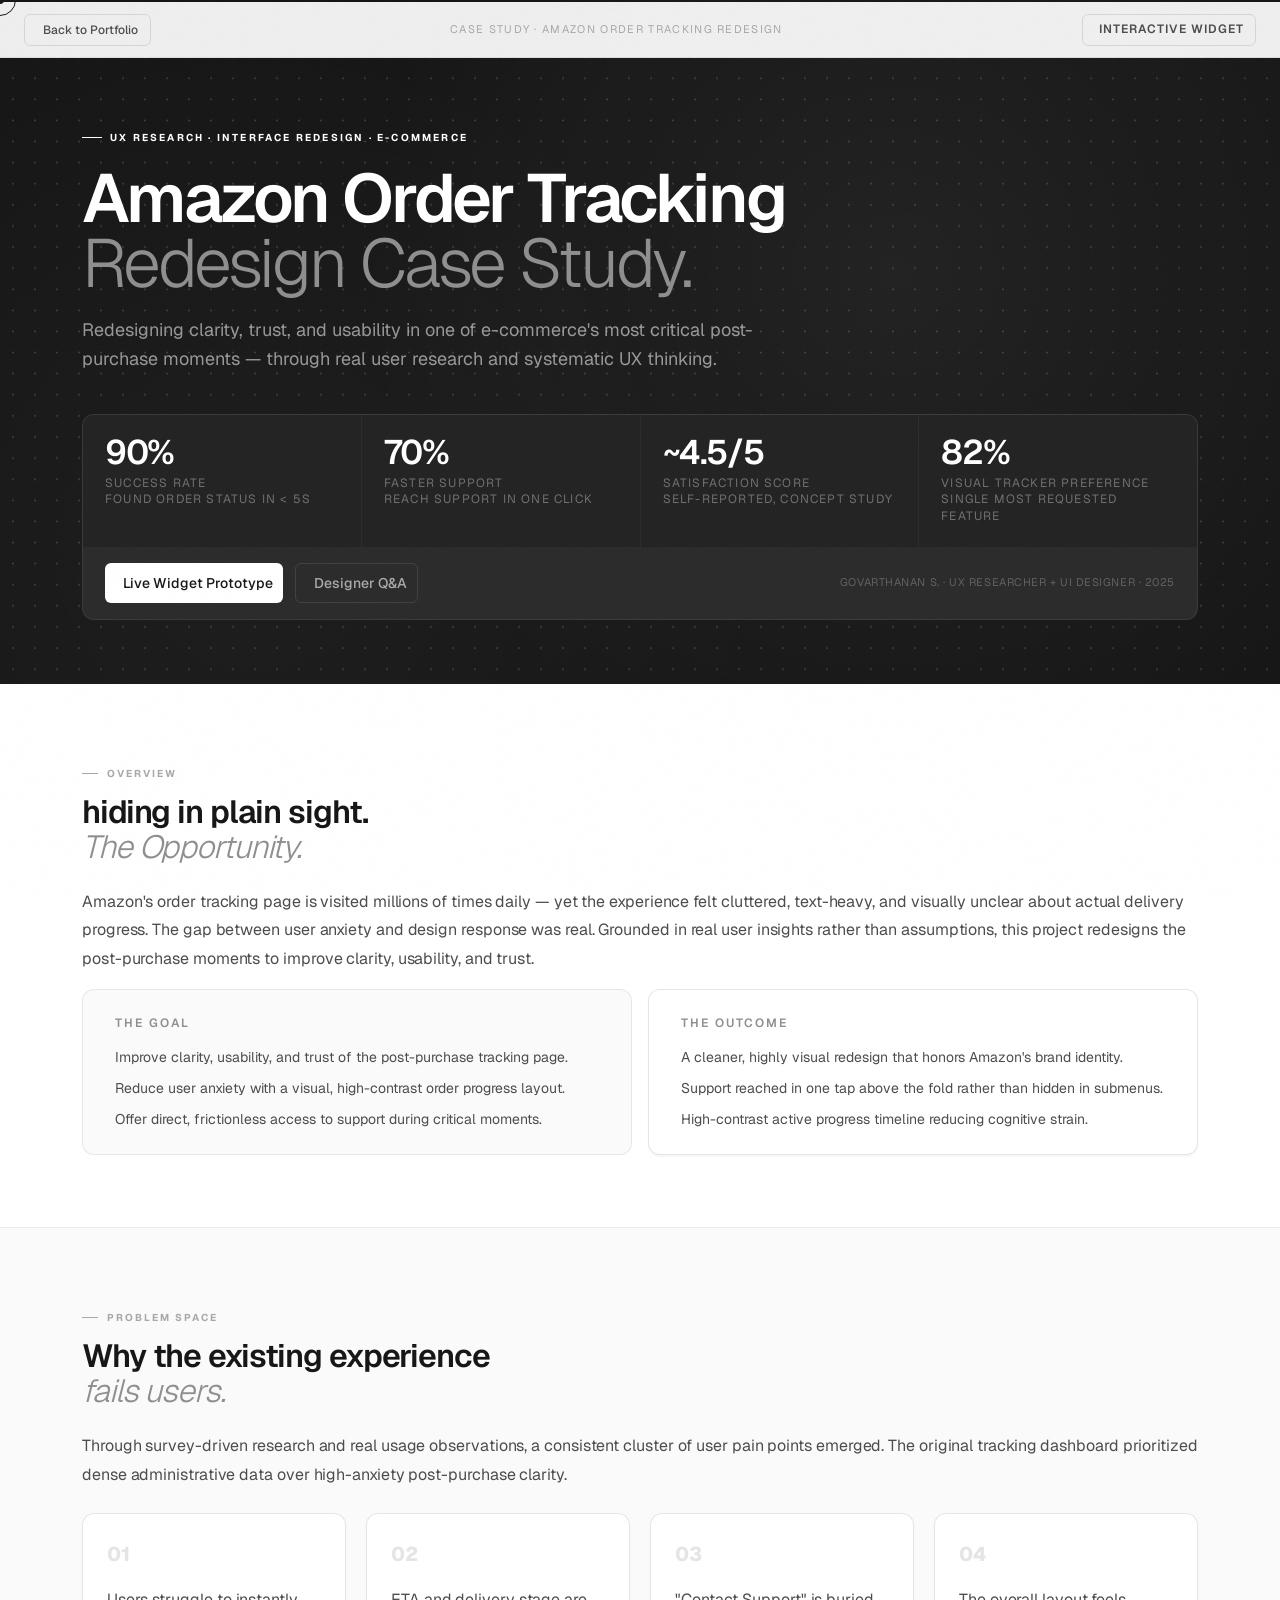
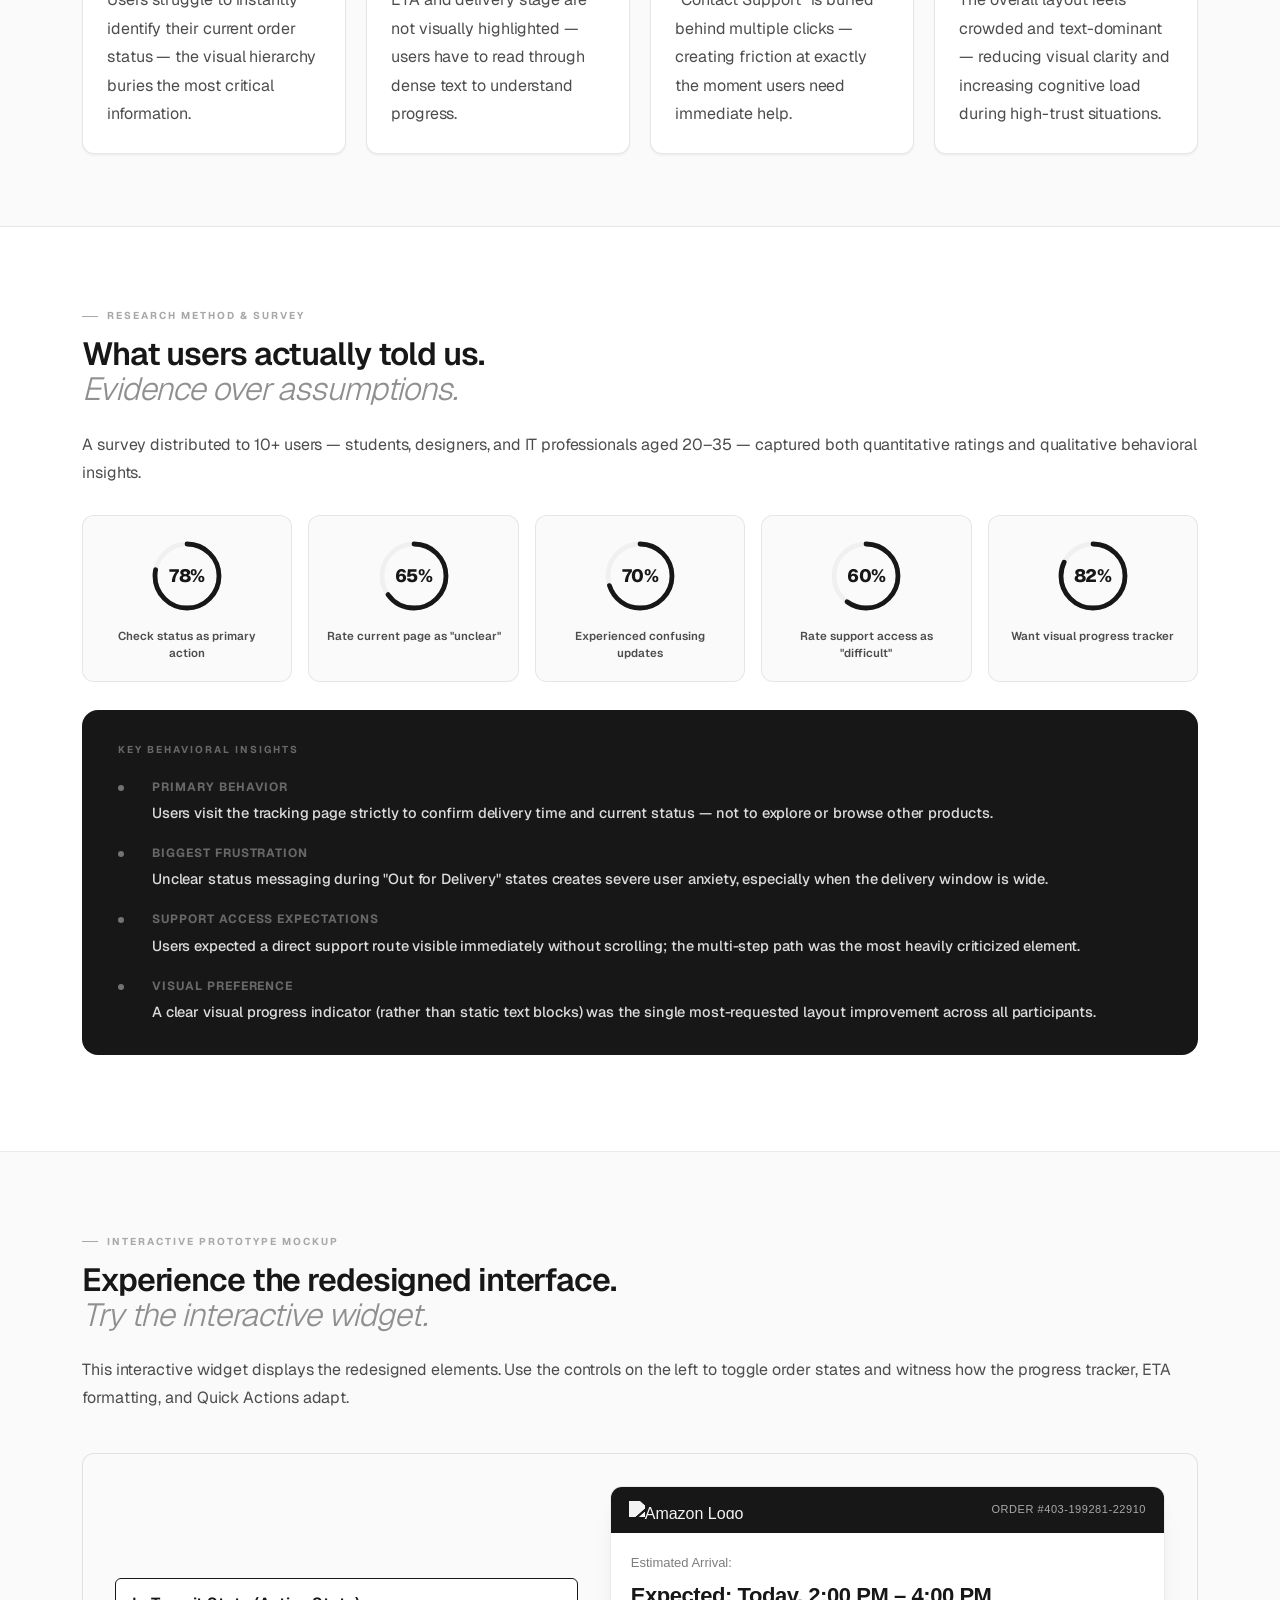
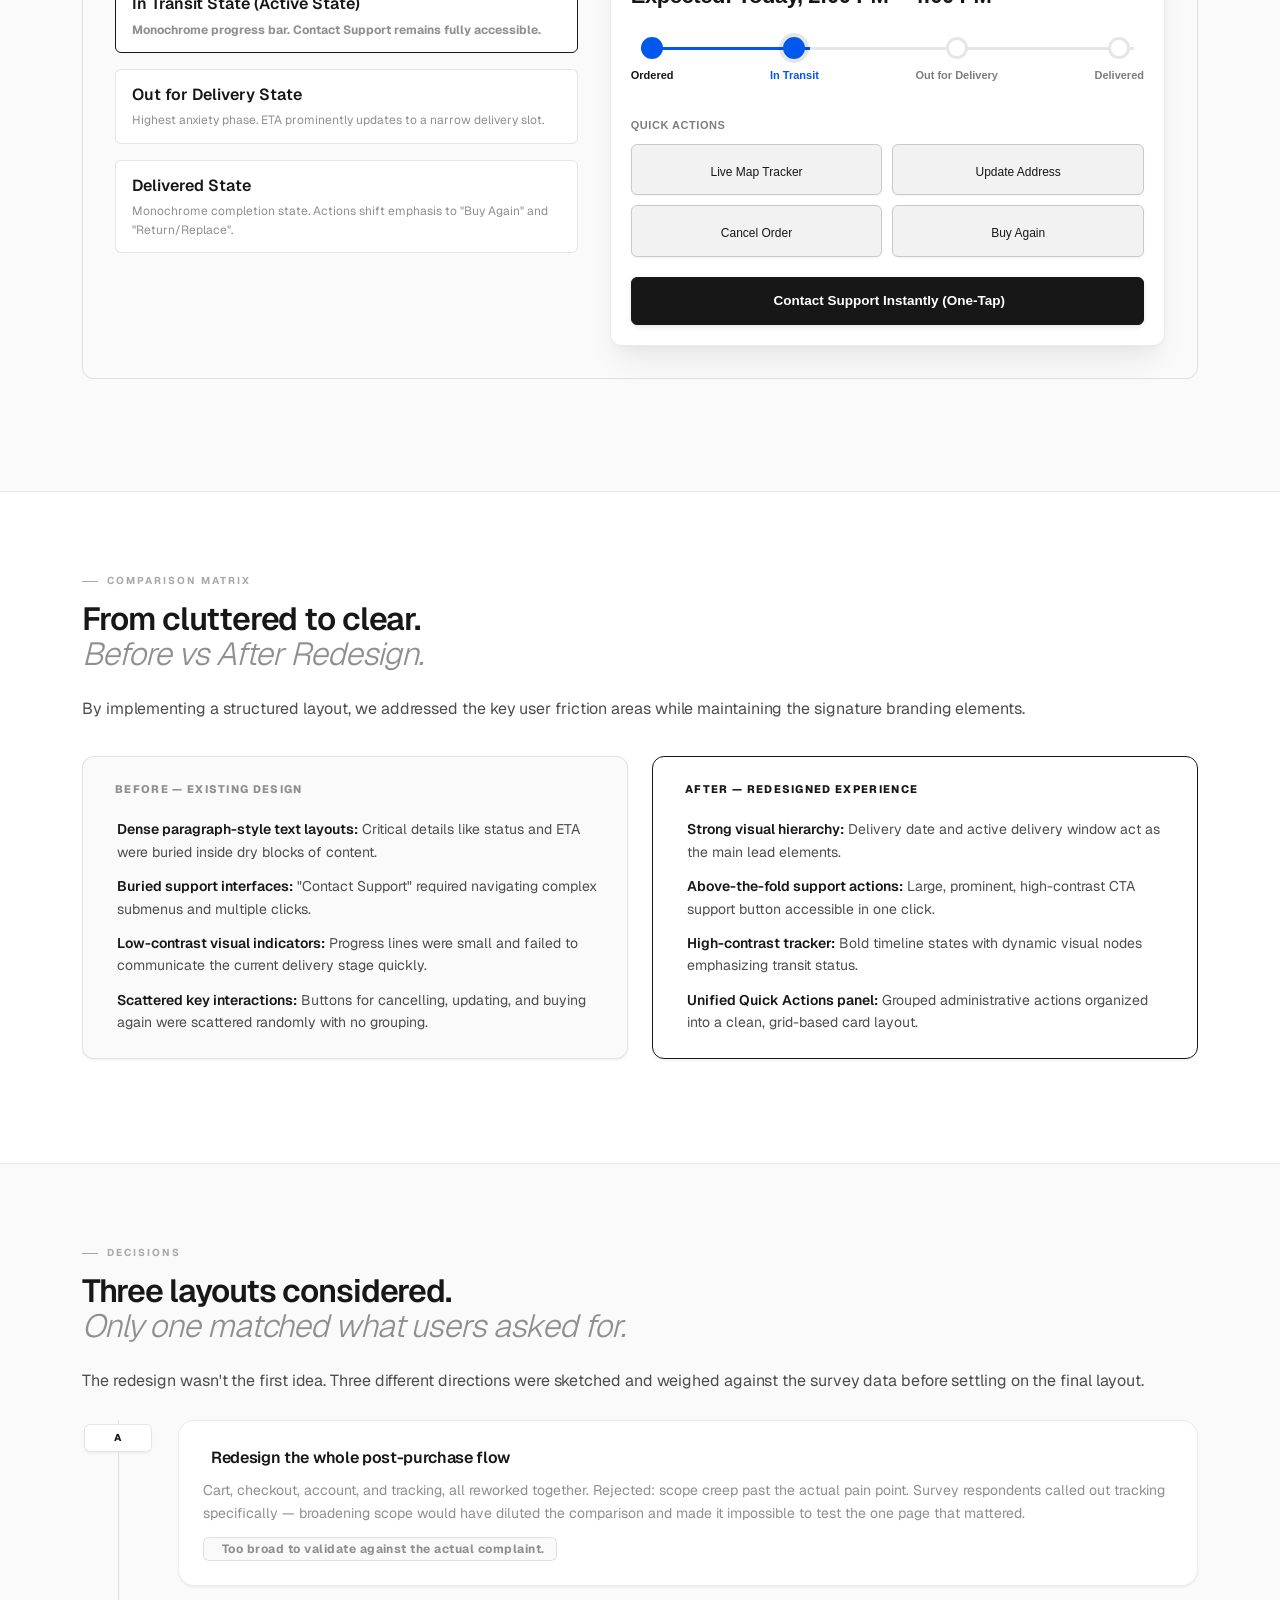
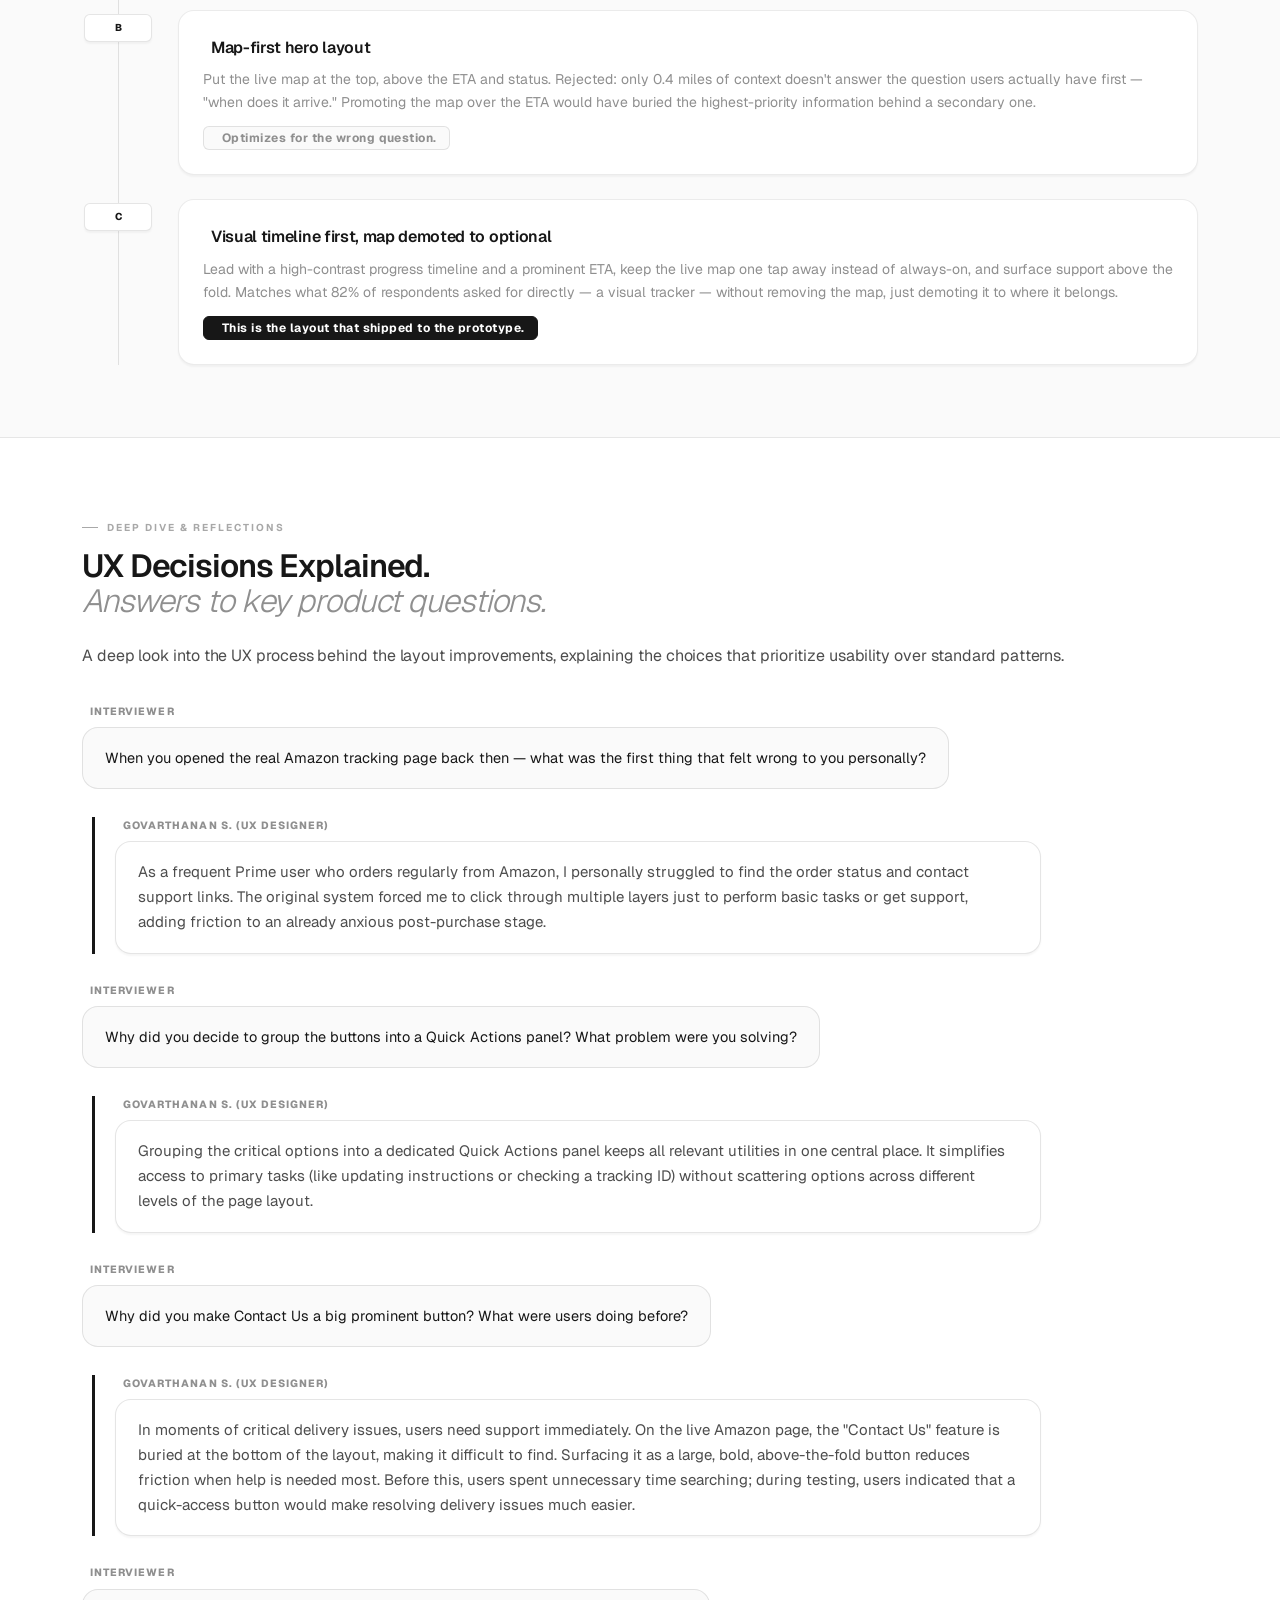
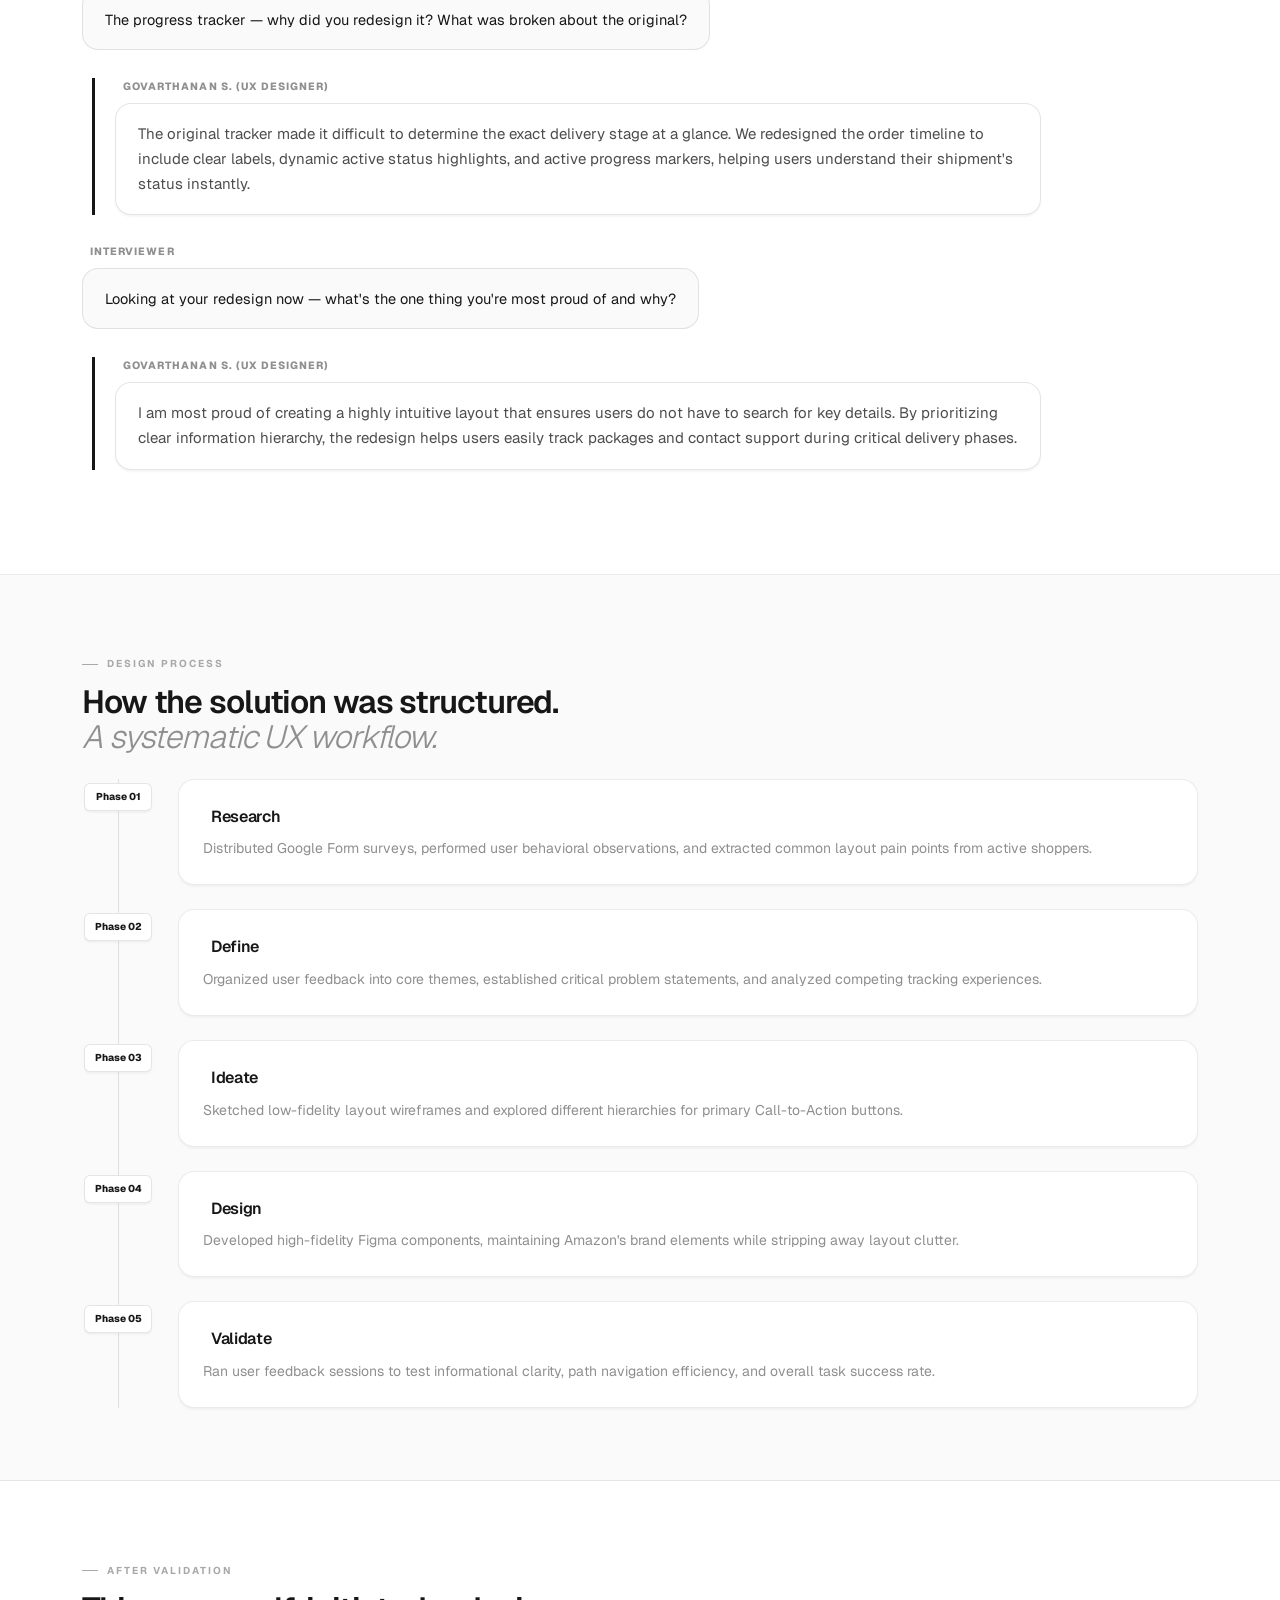
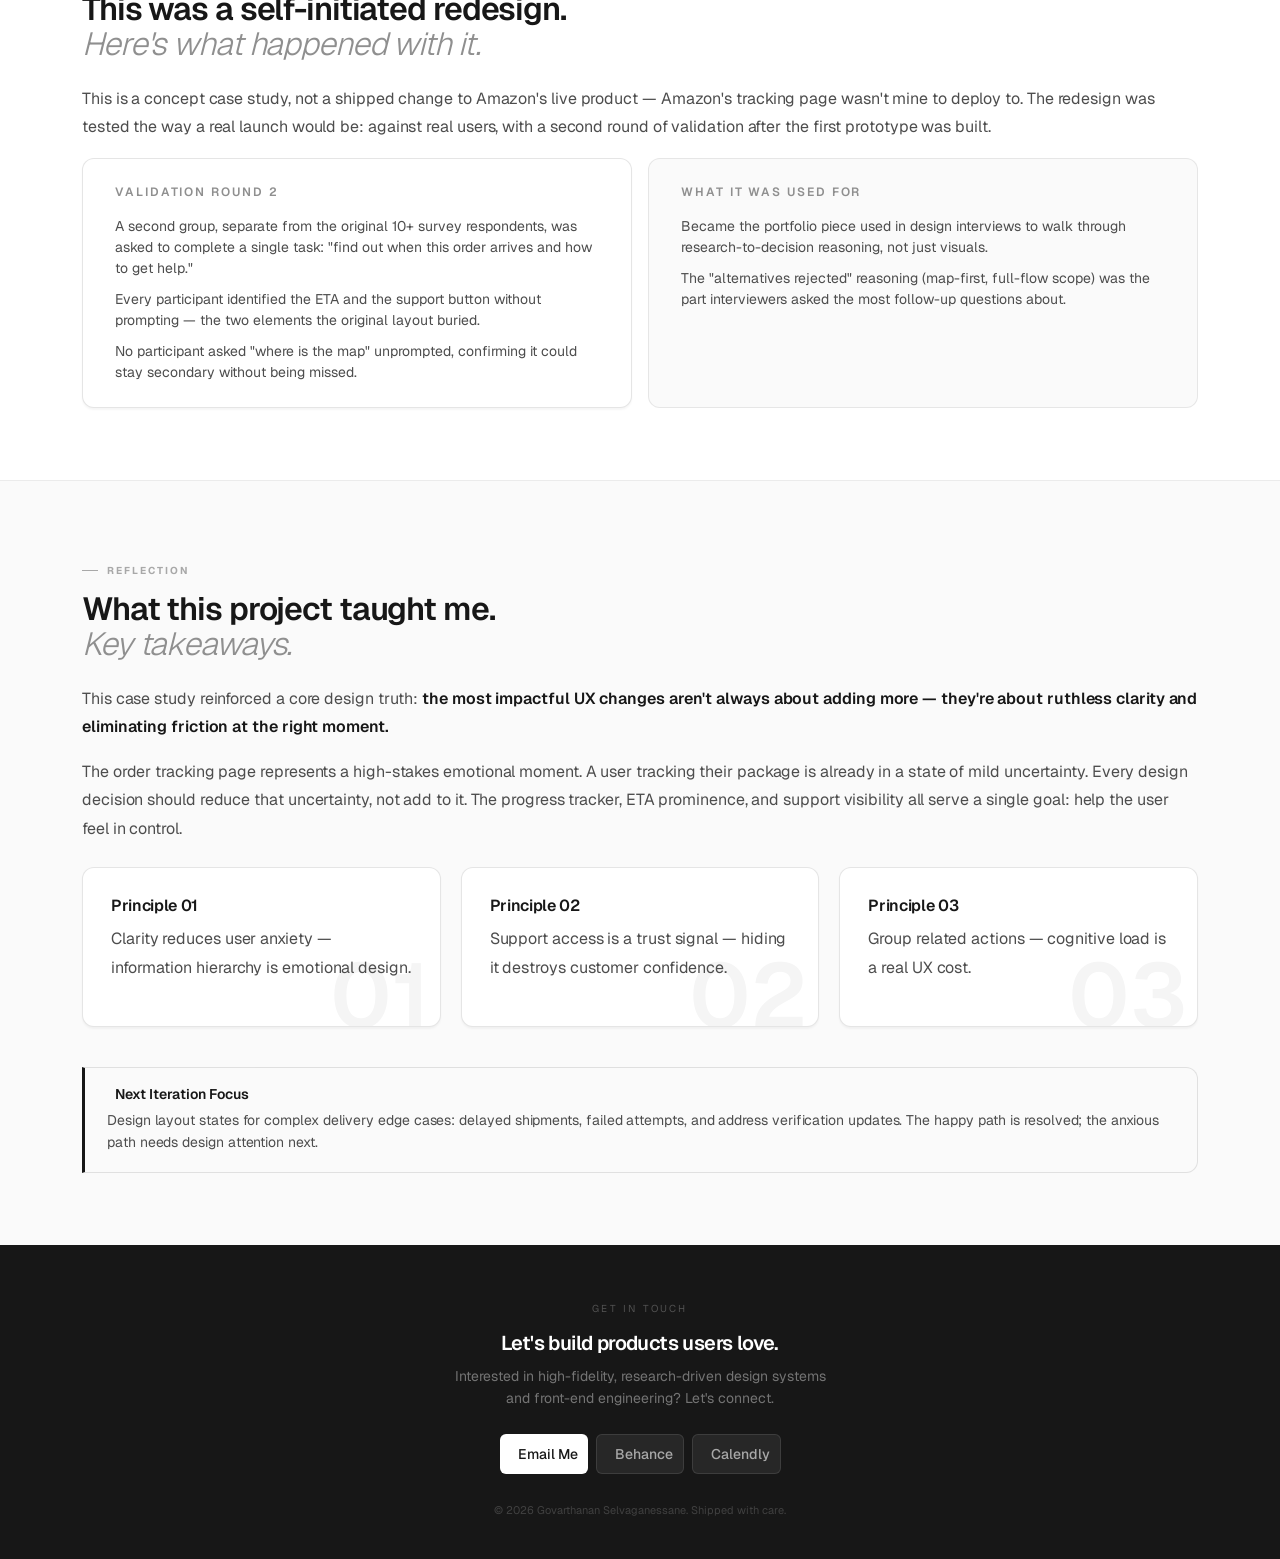
==== commit 1b49aedb: "Add mouse-reactive dot-grid header background and first-party visitor analytics - New DotGridBackgro" ====
--- a/amazon-tracking-redesign.html
+++ b/amazon-tracking-redesign.html
@@ -17,6 +17,8 @@
   <!-- Bootstrap 5.3.3 CSS -->
   <link href="https://cdn.jsdelivr.net/npm/bootstrap@5.3.3/dist/css/bootstrap.min.css" rel="stylesheet" integrity="sha384-QWTKZyjpPEjISv5WaRU9OFeRpok6YctnYmDr5pNlyT2bRjXh0JMhjY6hW+ALEwIH" crossorigin="anonymous" />
   <link rel="stylesheet" href="design-tokens.css" />
+  <script src="dot-grid-background.js" defer></script>
+  <script src="visitor-analytics.js" defer></script>
 
   <style>
     *, *::before, *::after { box-sizing: border-box; margin: 0; padding: 0; }
@@ -239,9 +241,11 @@
     }
     .hm {
       padding: 20px 22px 22px;
-      background: rgba(255,255,255,.03);
+      background: #242424;
       display: flex; flex-direction: column; gap: 6px;
-    }
+      transition: background .2s;
+    }
+    .hm:hover { background: #2a2a2a; }
     .hm-val {
       font-size: clamp(26px, 3vw, 34px);
       font-weight: var(--fw-heading); letter-spacing: -.04em;
@@ -257,7 +261,7 @@
     .hero-cta {
       display: flex; align-items: center; gap: 12px;
       padding: 16px 22px;
-      background: rgba(255,255,255,.04);
+      background: #2c2c2c;
       border: 1px solid rgba(255,255,255,.07);
       border-top: none;
       border-radius: 0 0 var(--radius-md) var(--radius-md);
@@ -1209,7 +1213,7 @@
 </nav>
 
 <!-- ══════════════ HERO ══════════════ -->
-<header class="hero">
+<header class="hero" data-dot-grid>
   <div class="hero-inner container">
     <div class="eyebrow">UX Research · Interface Redesign · E-Commerce</div>
     <h1>Amazon Order Tracking<br><em>Redesign Case Study.</em></h1>
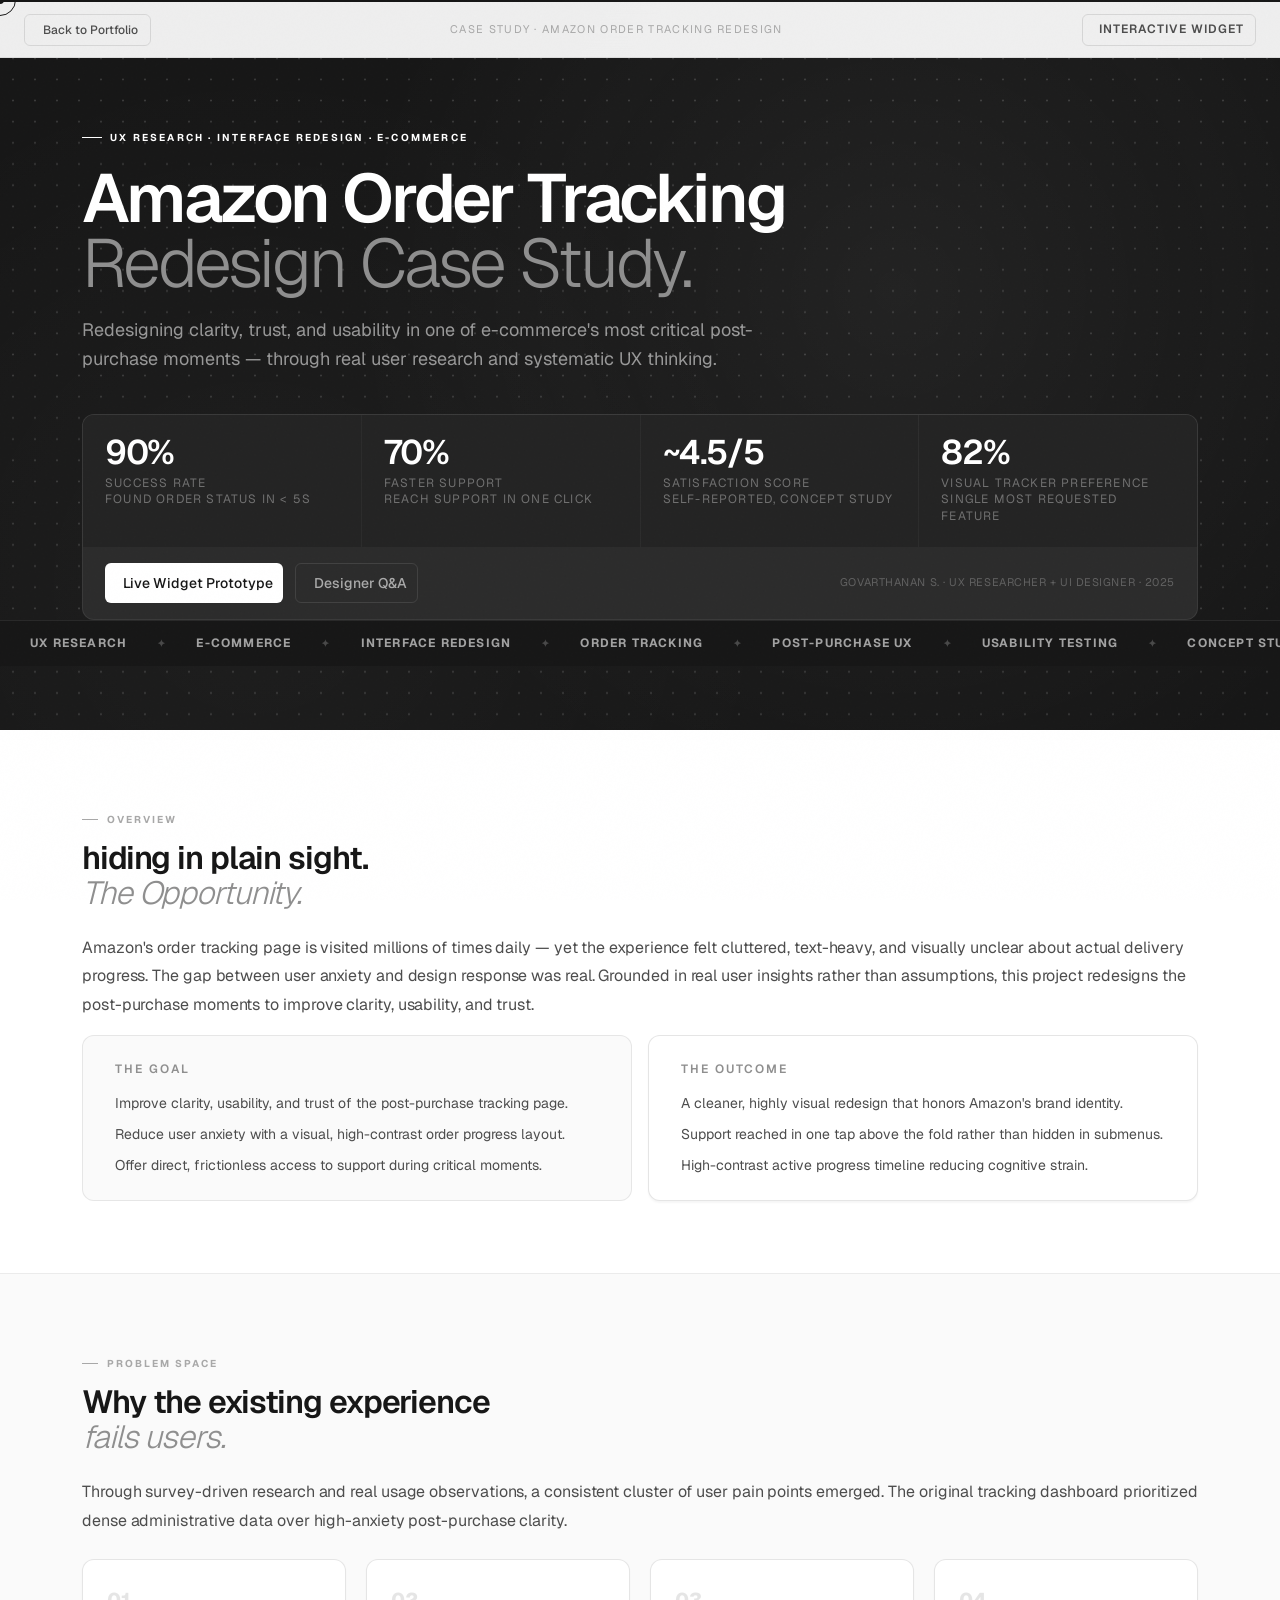
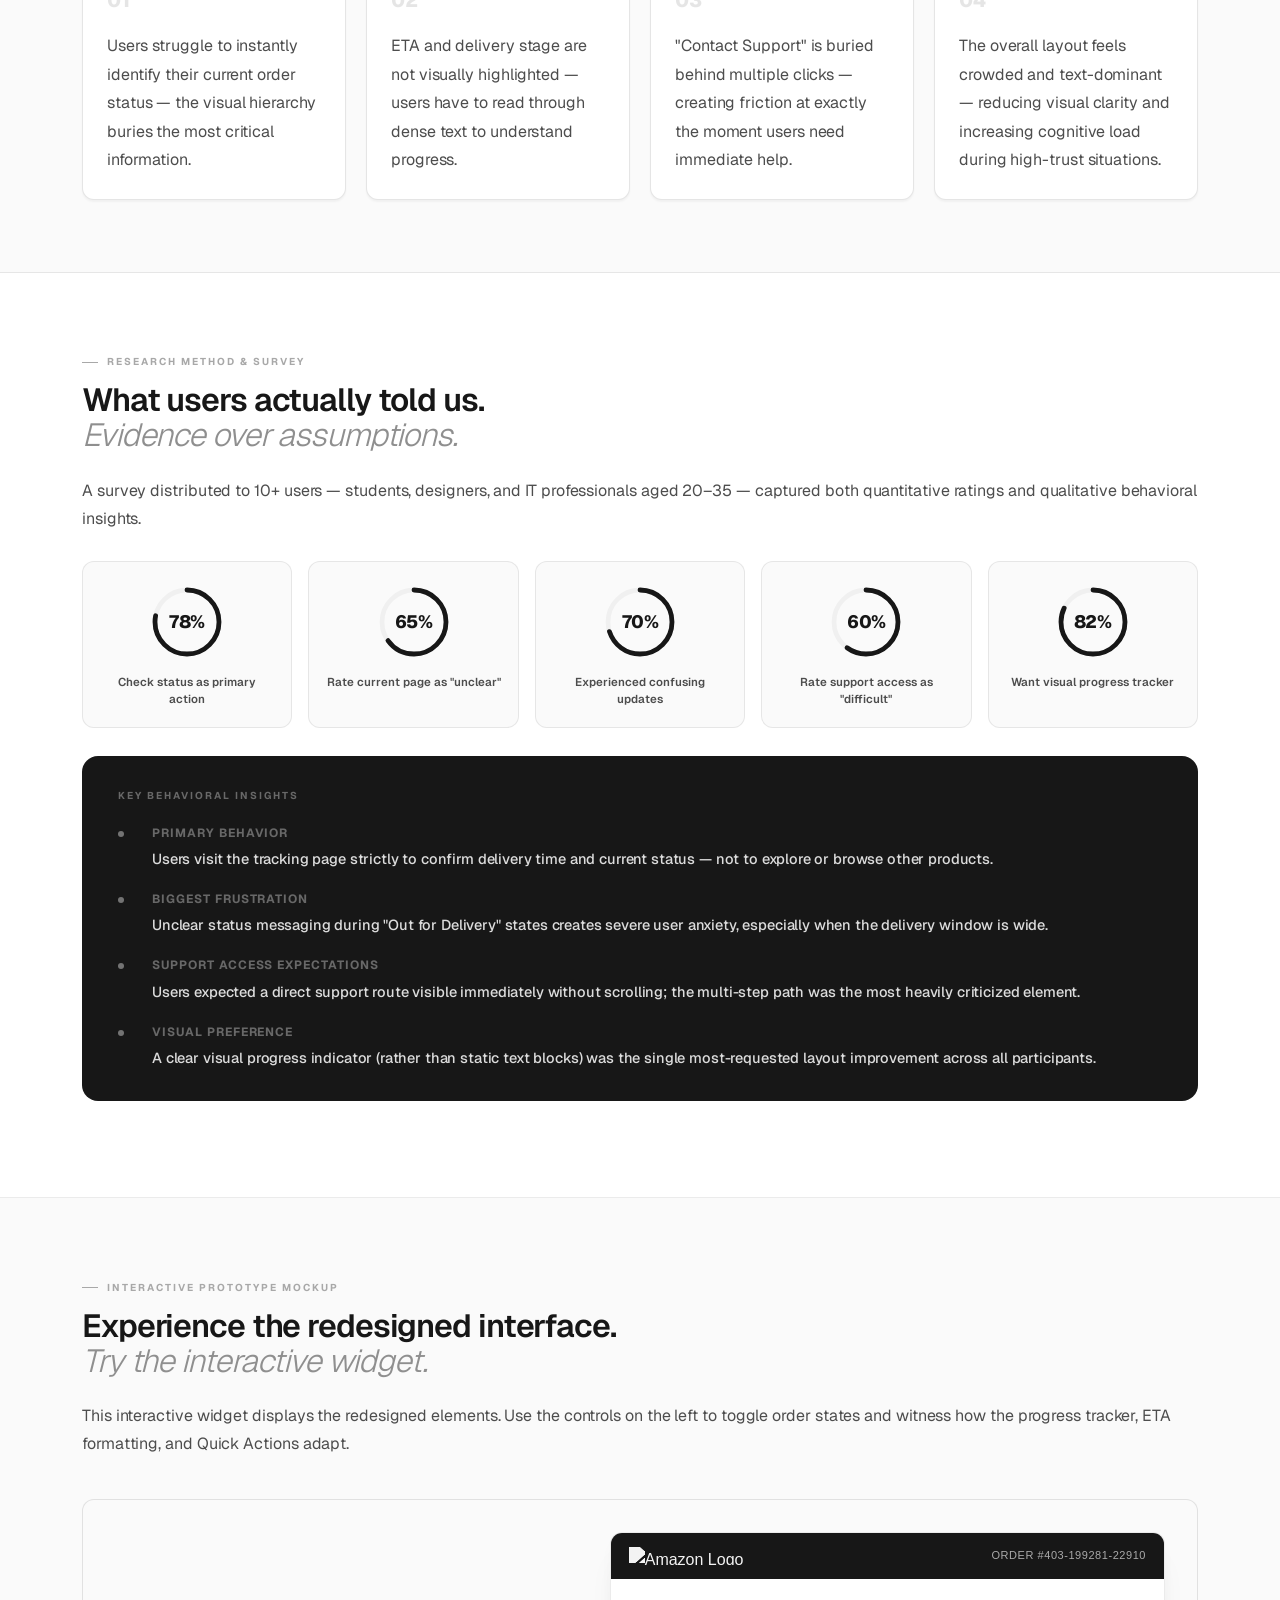
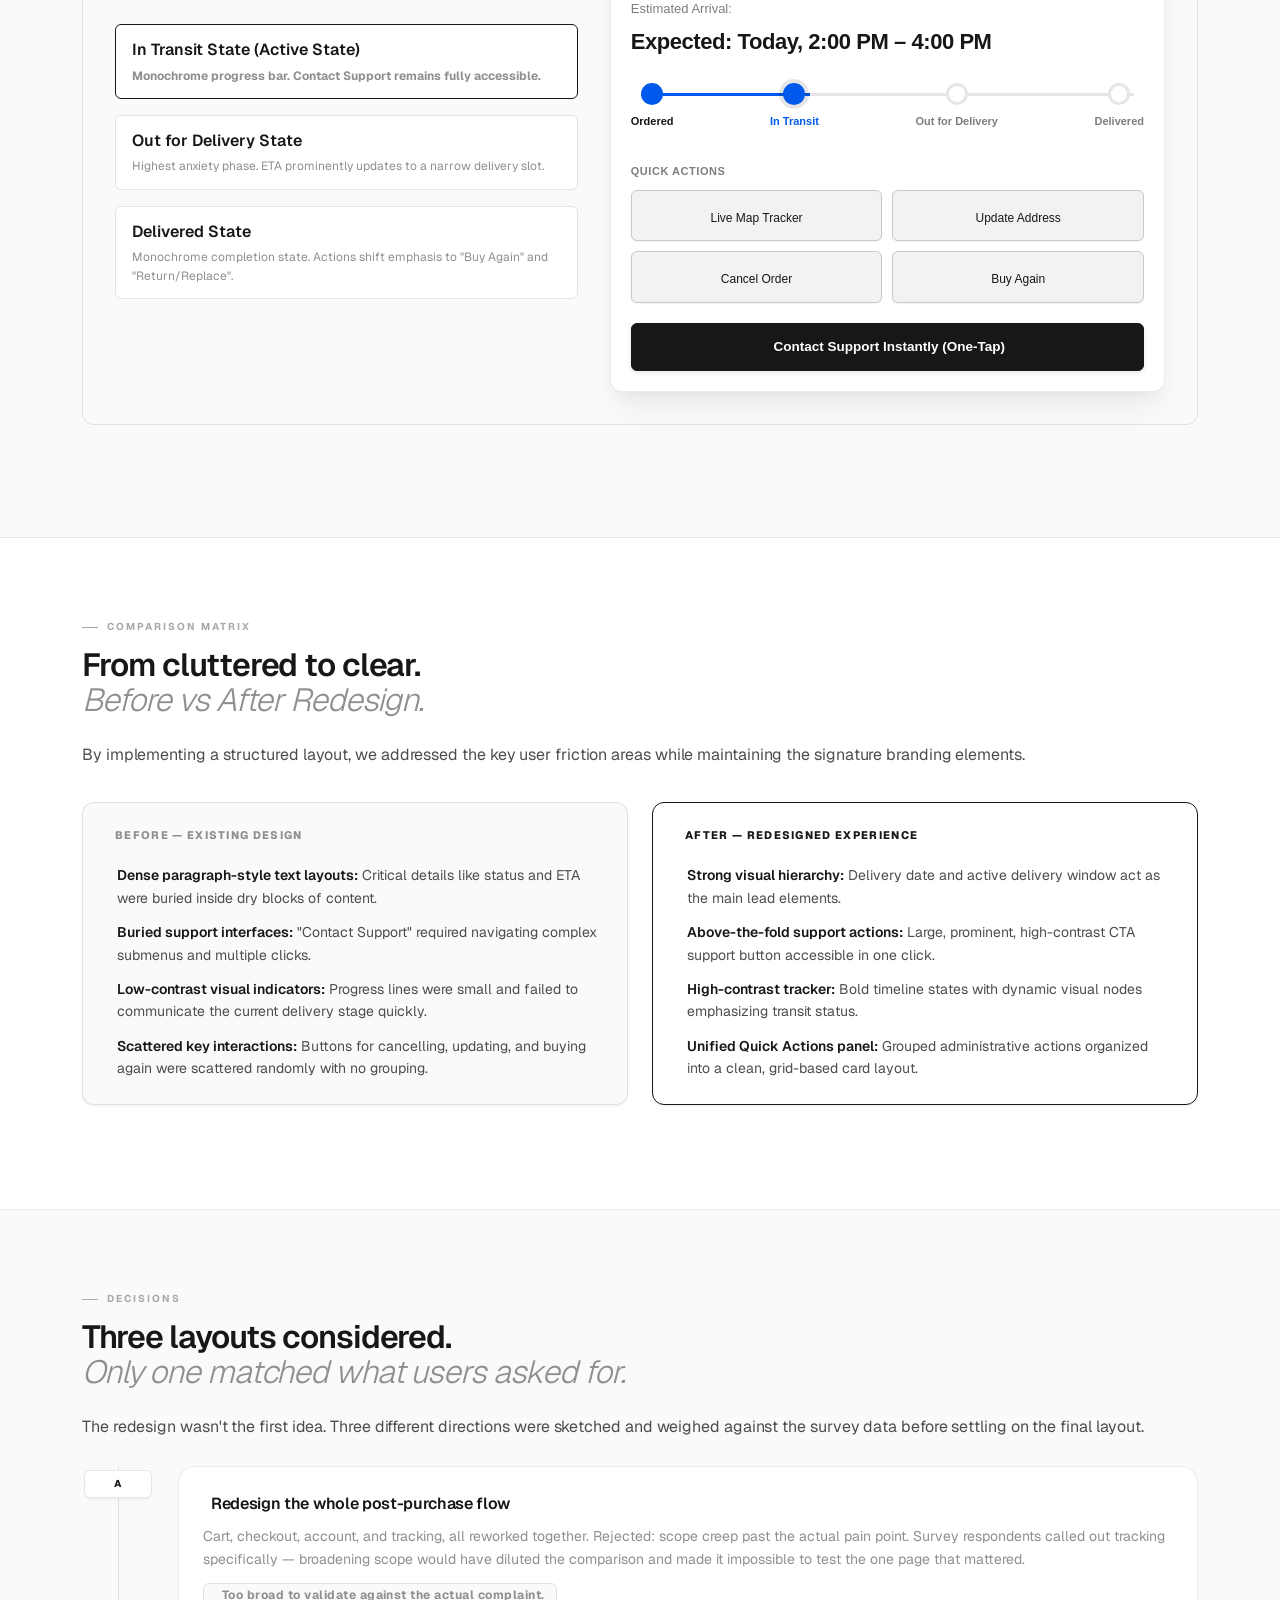
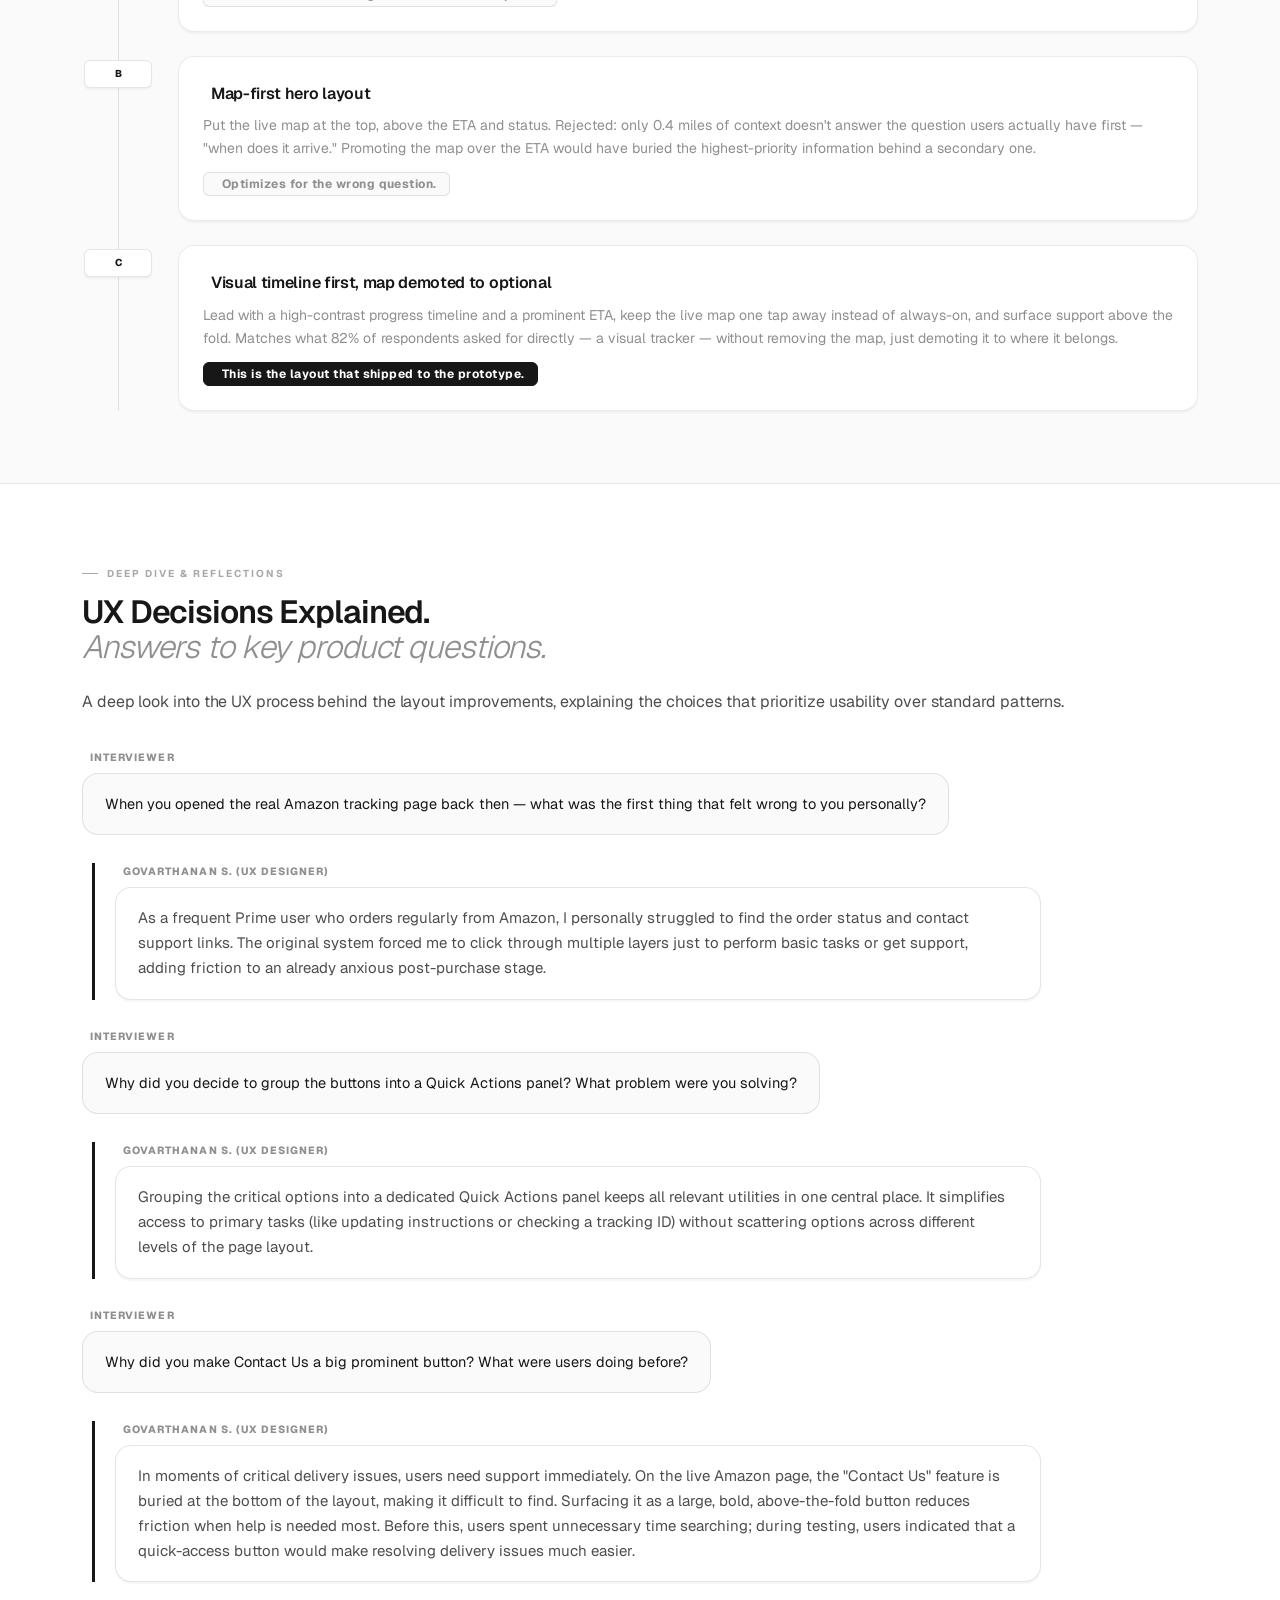
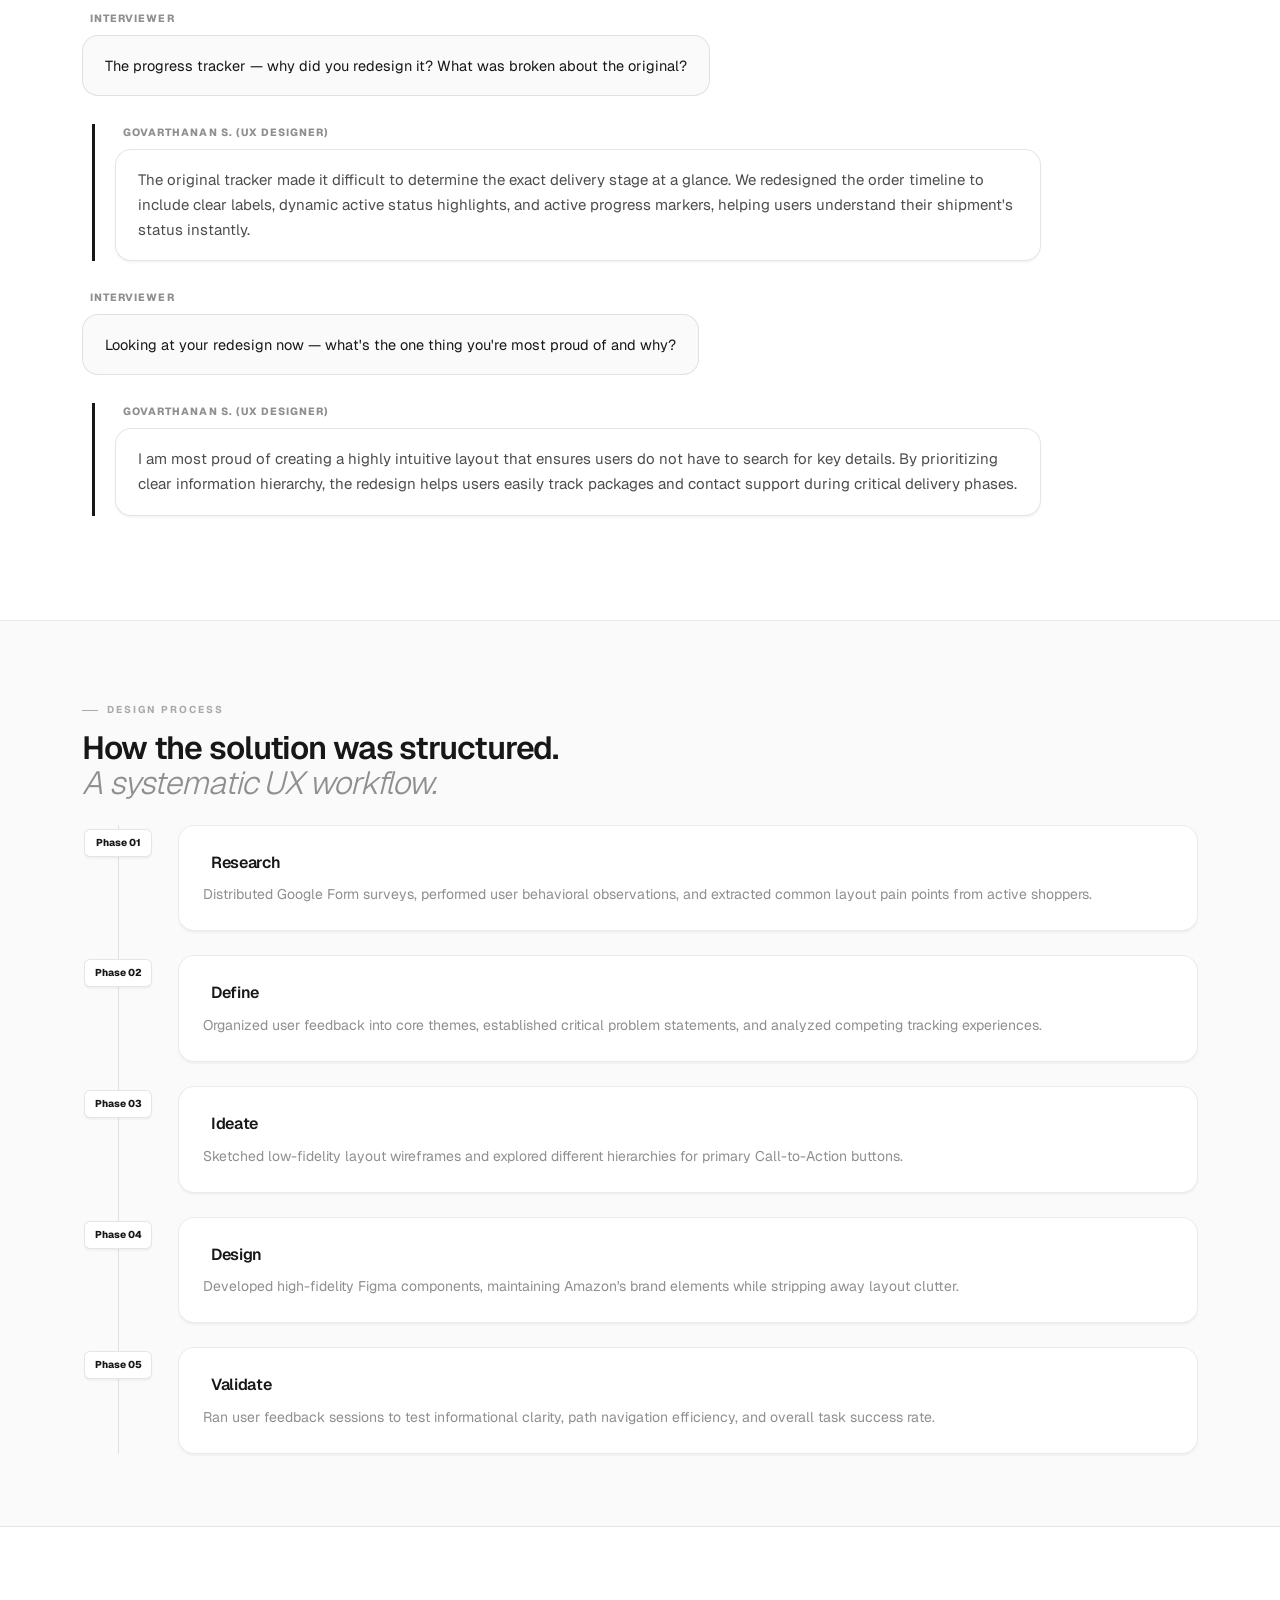
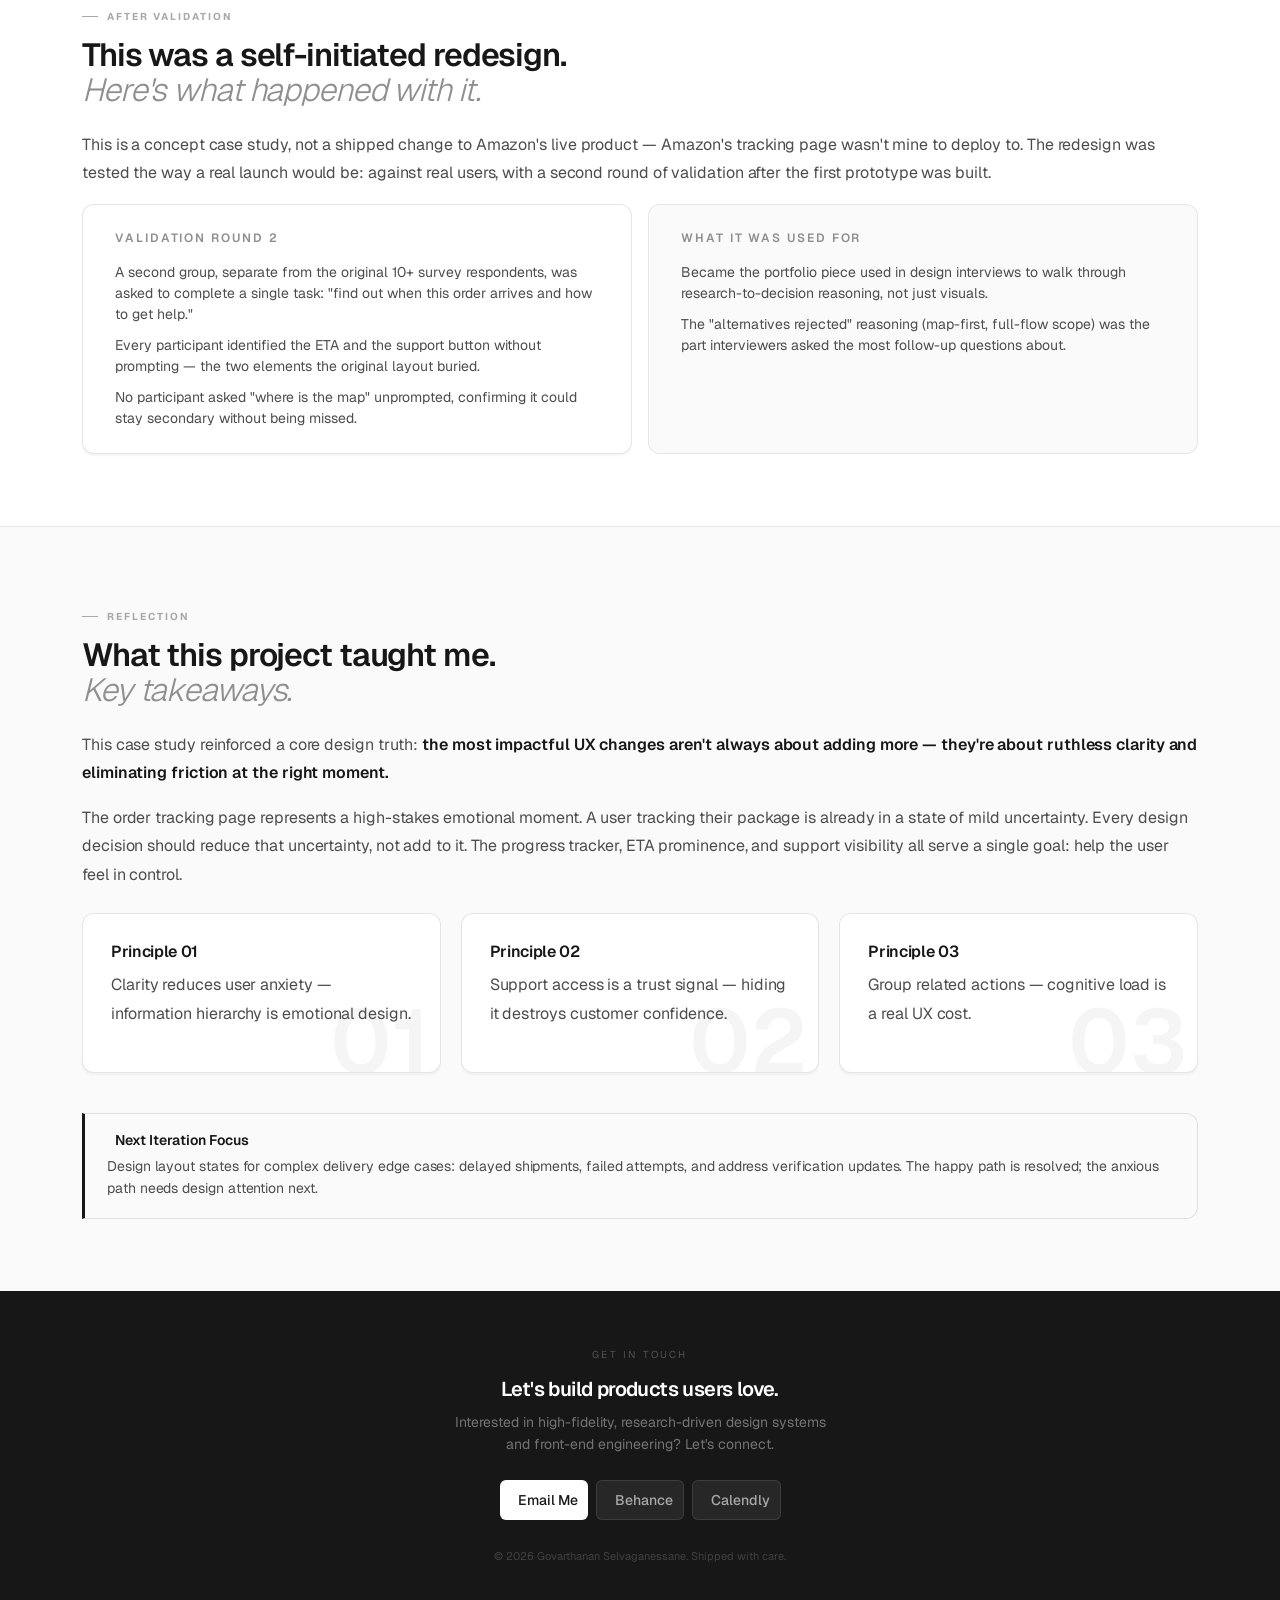
==== commit 4aa8afa5: "Add the River Rumble Blast hero marquee to the other case studies Same scrolling-tag treatment (marq" ====
--- a/amazon-tracking-redesign.html
+++ b/amazon-tracking-redesign.html
@@ -292,6 +292,17 @@
       letter-spacing: .05em; text-transform: uppercase;
     }
 
+    /* ── MARQUEE ── */
+    .marquee-wrap { position: relative; z-index: 1; overflow: hidden; background: var(--ink); height: 46px; display: flex; align-items: center; border-top: 1px solid rgba(255,255,255,.08); }
+    .marquee-track { display: flex; width: max-content; animation: mq 30s linear infinite; }
+    .marquee-track:hover { animation-play-state: paused; }
+    .marquee-item {
+      display: inline-flex; align-items: center; padding: 0 0 0 30px; white-space: nowrap;
+      font-size: 12px; font-weight: 700; letter-spacing: .1em; text-transform: uppercase; color: rgba(255,255,255,.6);
+    }
+    .marquee-item::after { content: "✦"; display: inline-block; margin-left: 30px; color: rgba(255,255,255,.22); font-size: 10px; }
+    @keyframes mq { from { transform: translateX(0); } to { transform: translateX(-50%); } }
+
     /* ── SECTIONS ── */
     .section {
       padding: 72px 0;
@@ -1247,6 +1258,27 @@
       </a>
       <div class="cta-sep"></div>
       <span class="cta-note">Govarthanan S. · UX Researcher + UI Designer · 2025</span>
+    </div>
+  </div>
+
+  <div class="marquee-wrap">
+    <div class="marquee-track">
+      <span class="marquee-item">UX Research</span>
+      <span class="marquee-item">E-Commerce</span>
+      <span class="marquee-item">Interface Redesign</span>
+      <span class="marquee-item">Order Tracking</span>
+      <span class="marquee-item">Post-Purchase UX</span>
+      <span class="marquee-item">Usability Testing</span>
+      <span class="marquee-item">Concept Study</span>
+      <span class="marquee-item">Trust &amp; Clarity</span>
+      <span class="marquee-item">UX Research</span>
+      <span class="marquee-item">E-Commerce</span>
+      <span class="marquee-item">Interface Redesign</span>
+      <span class="marquee-item">Order Tracking</span>
+      <span class="marquee-item">Post-Purchase UX</span>
+      <span class="marquee-item">Usability Testing</span>
+      <span class="marquee-item">Concept Study</span>
+      <span class="marquee-item">Trust &amp; Clarity</span>
     </div>
   </div>
 </header>
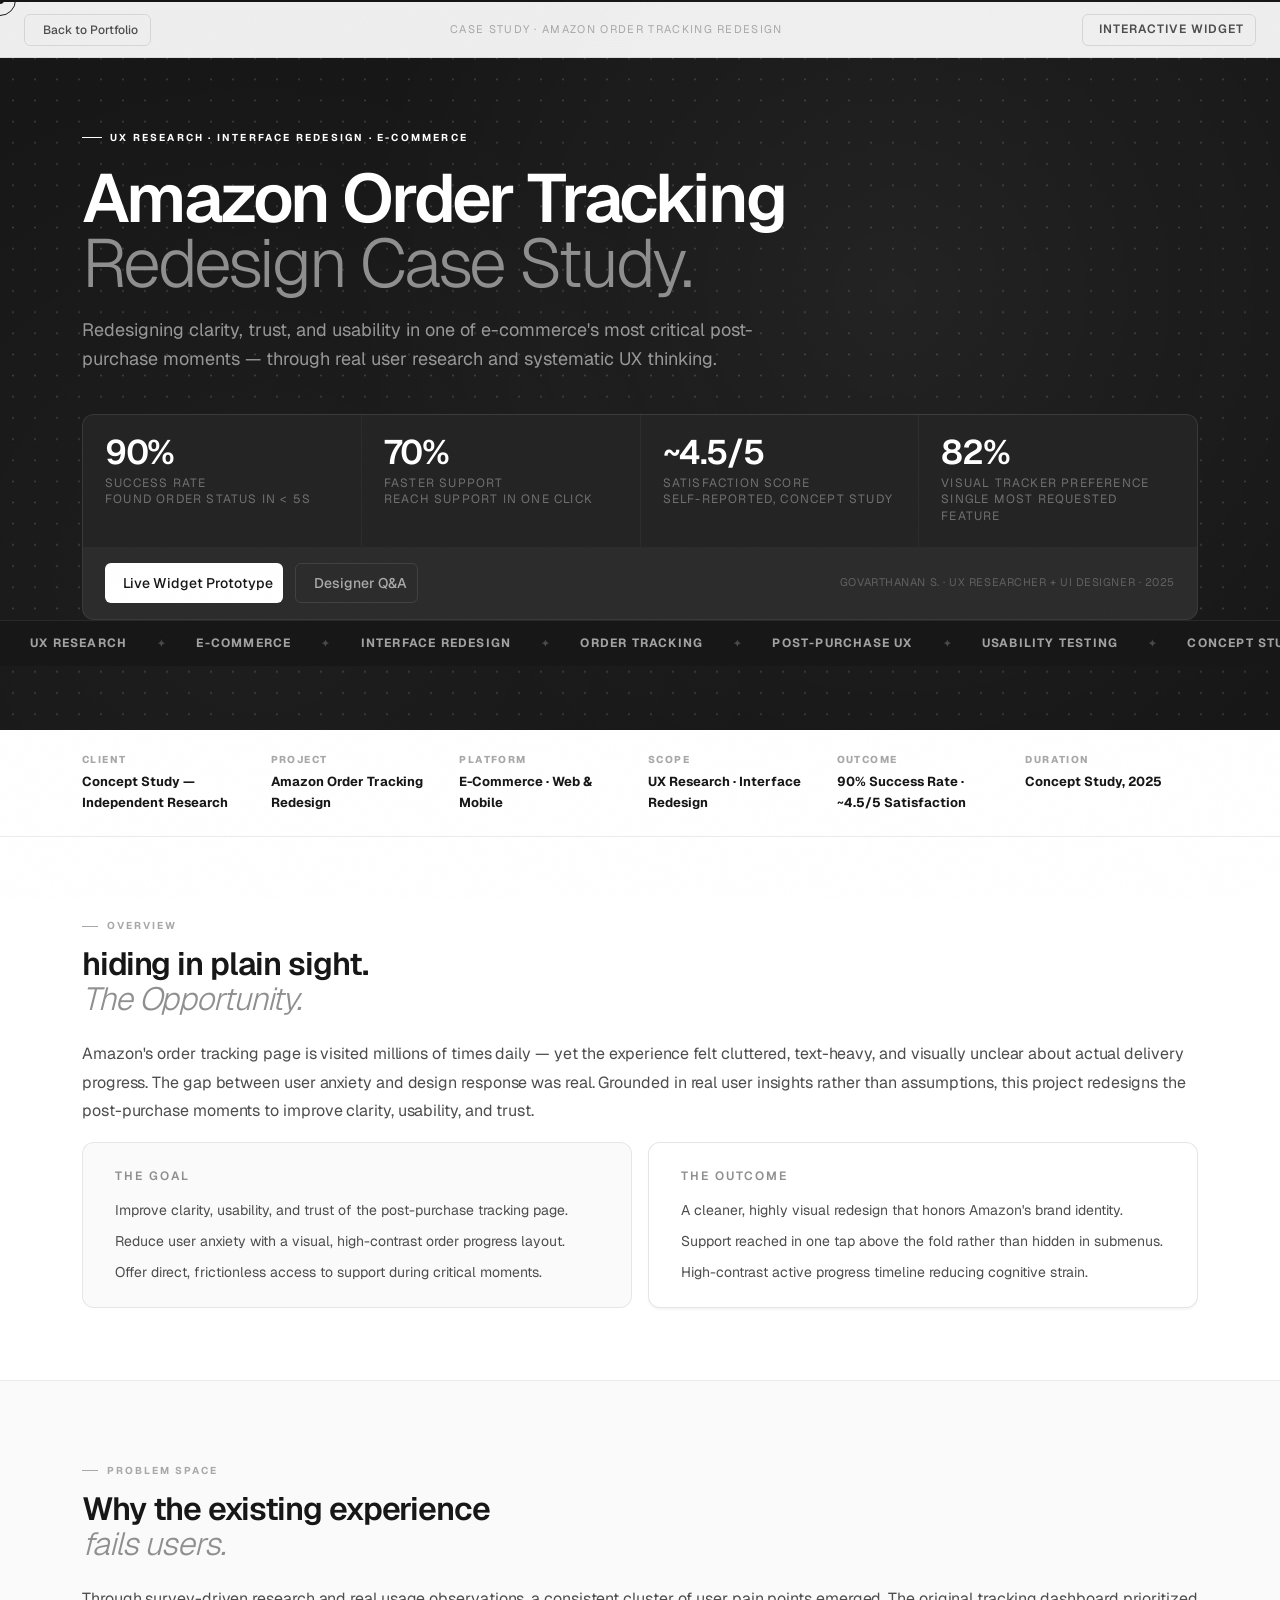
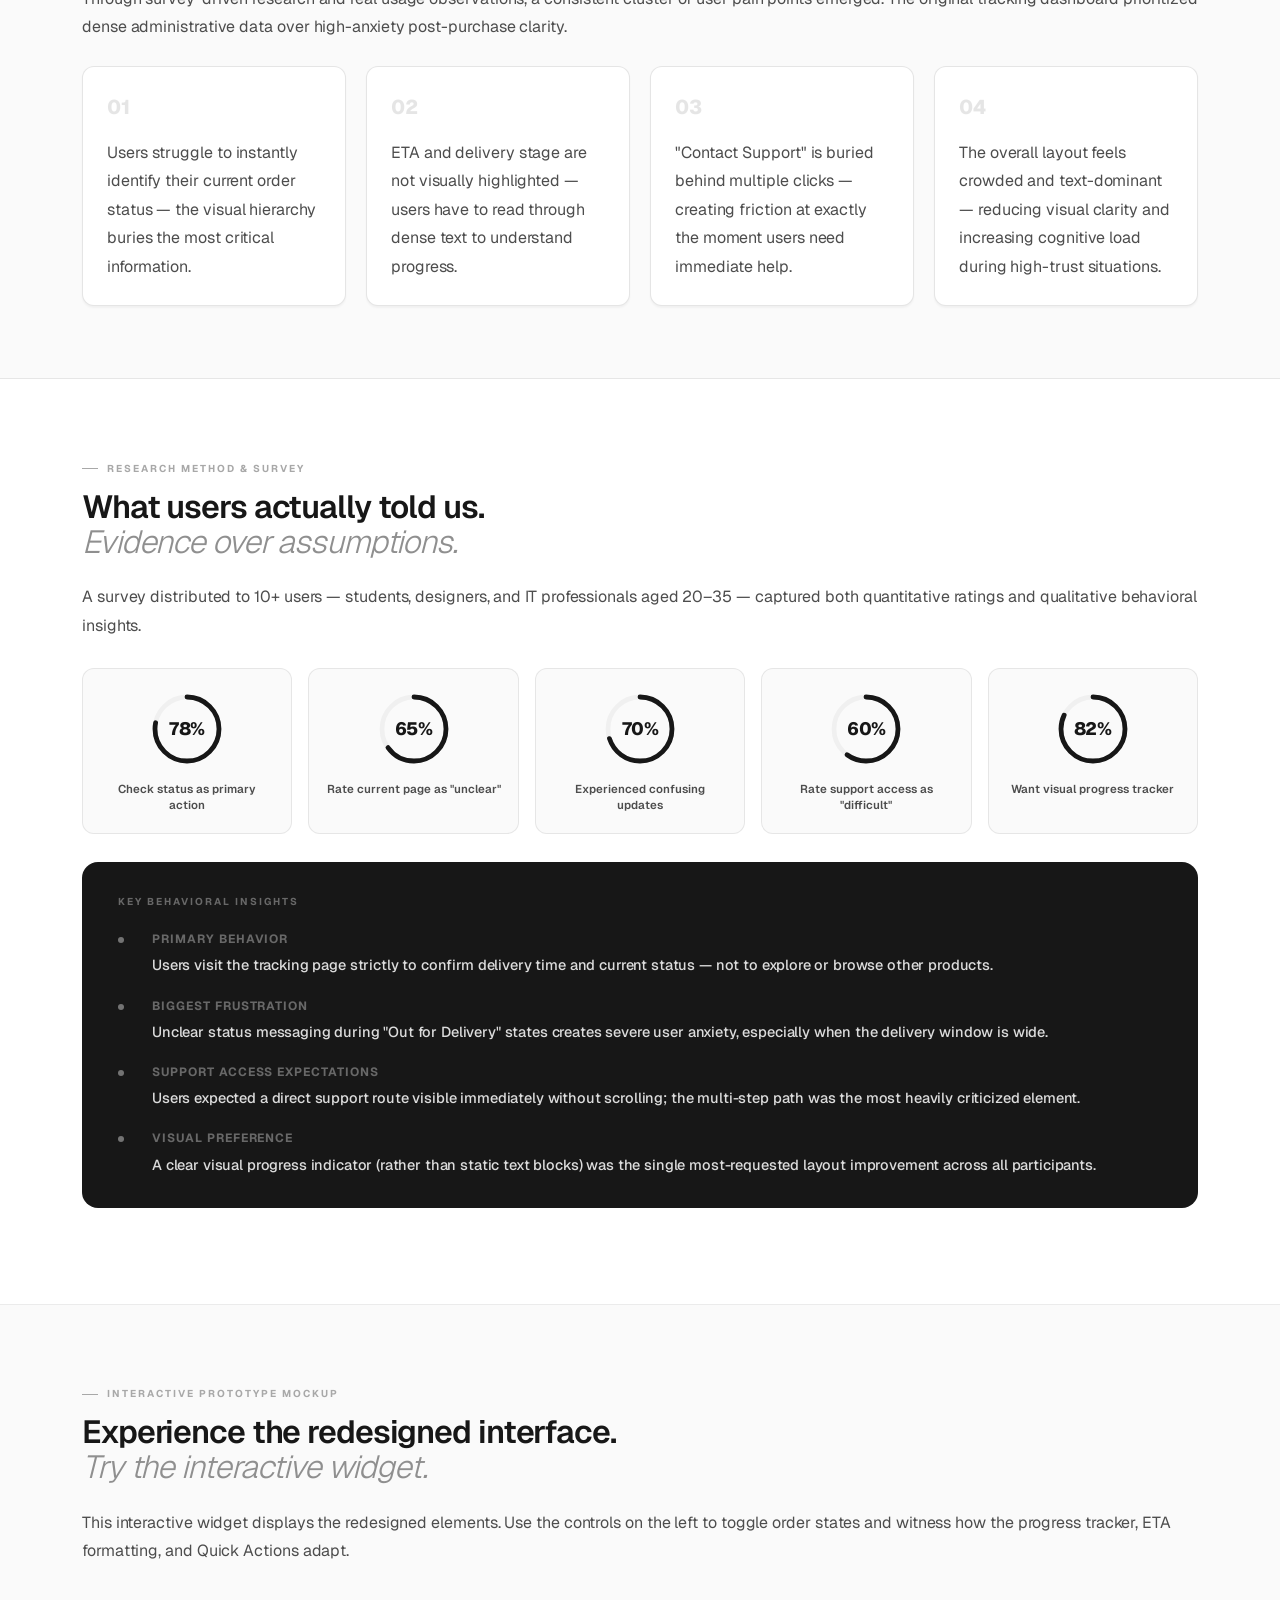
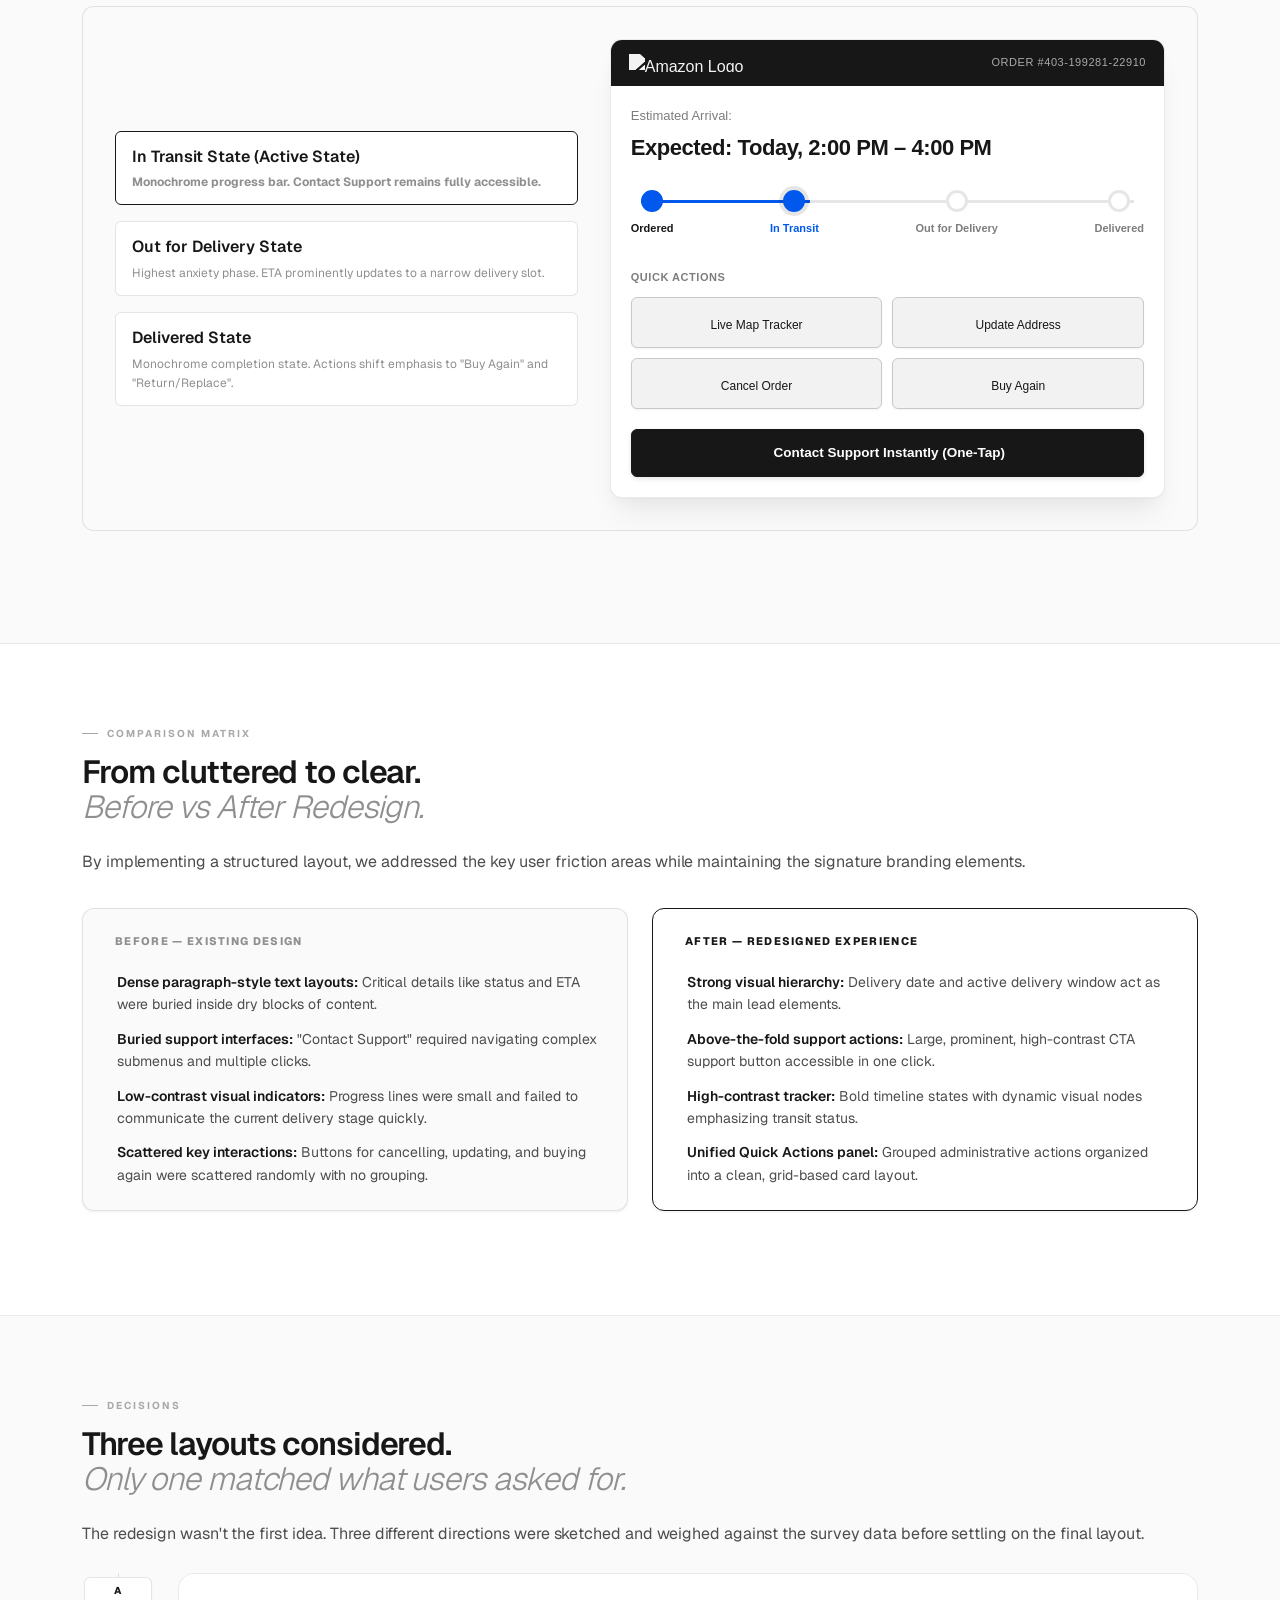
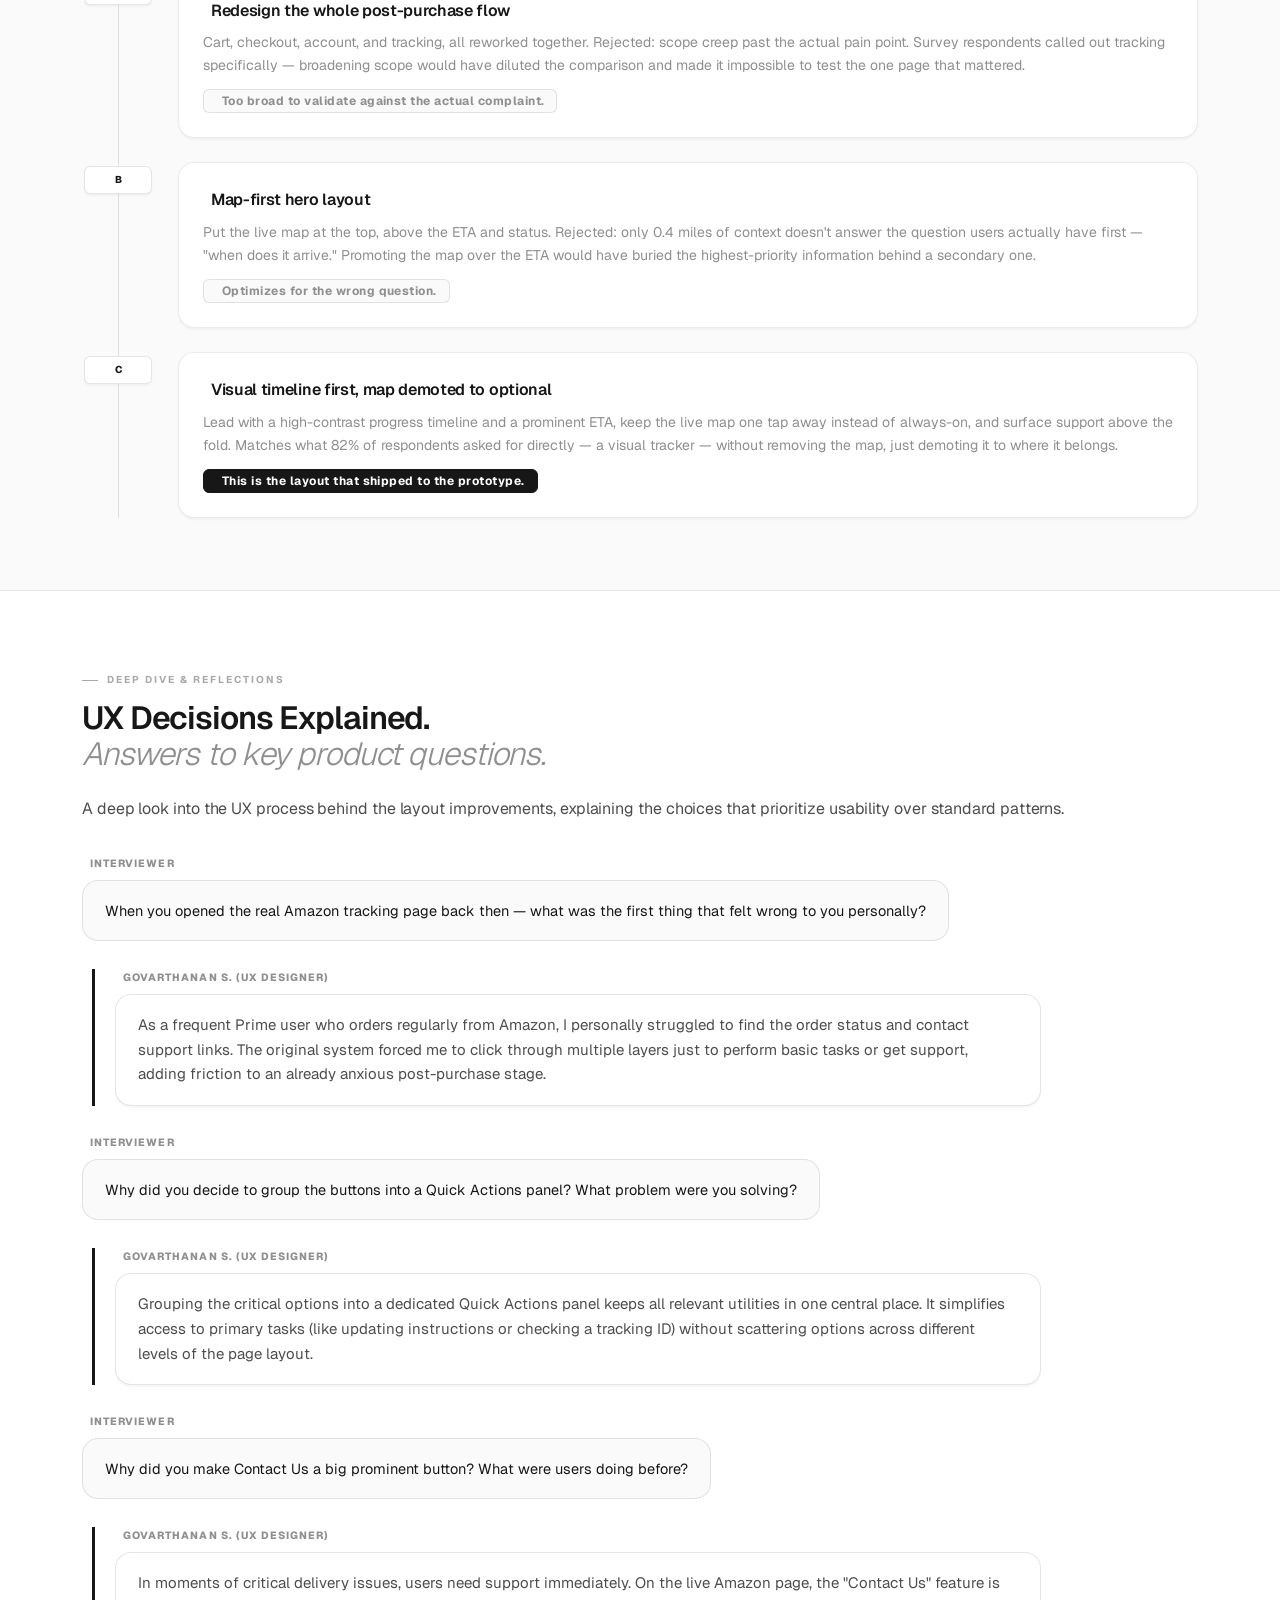
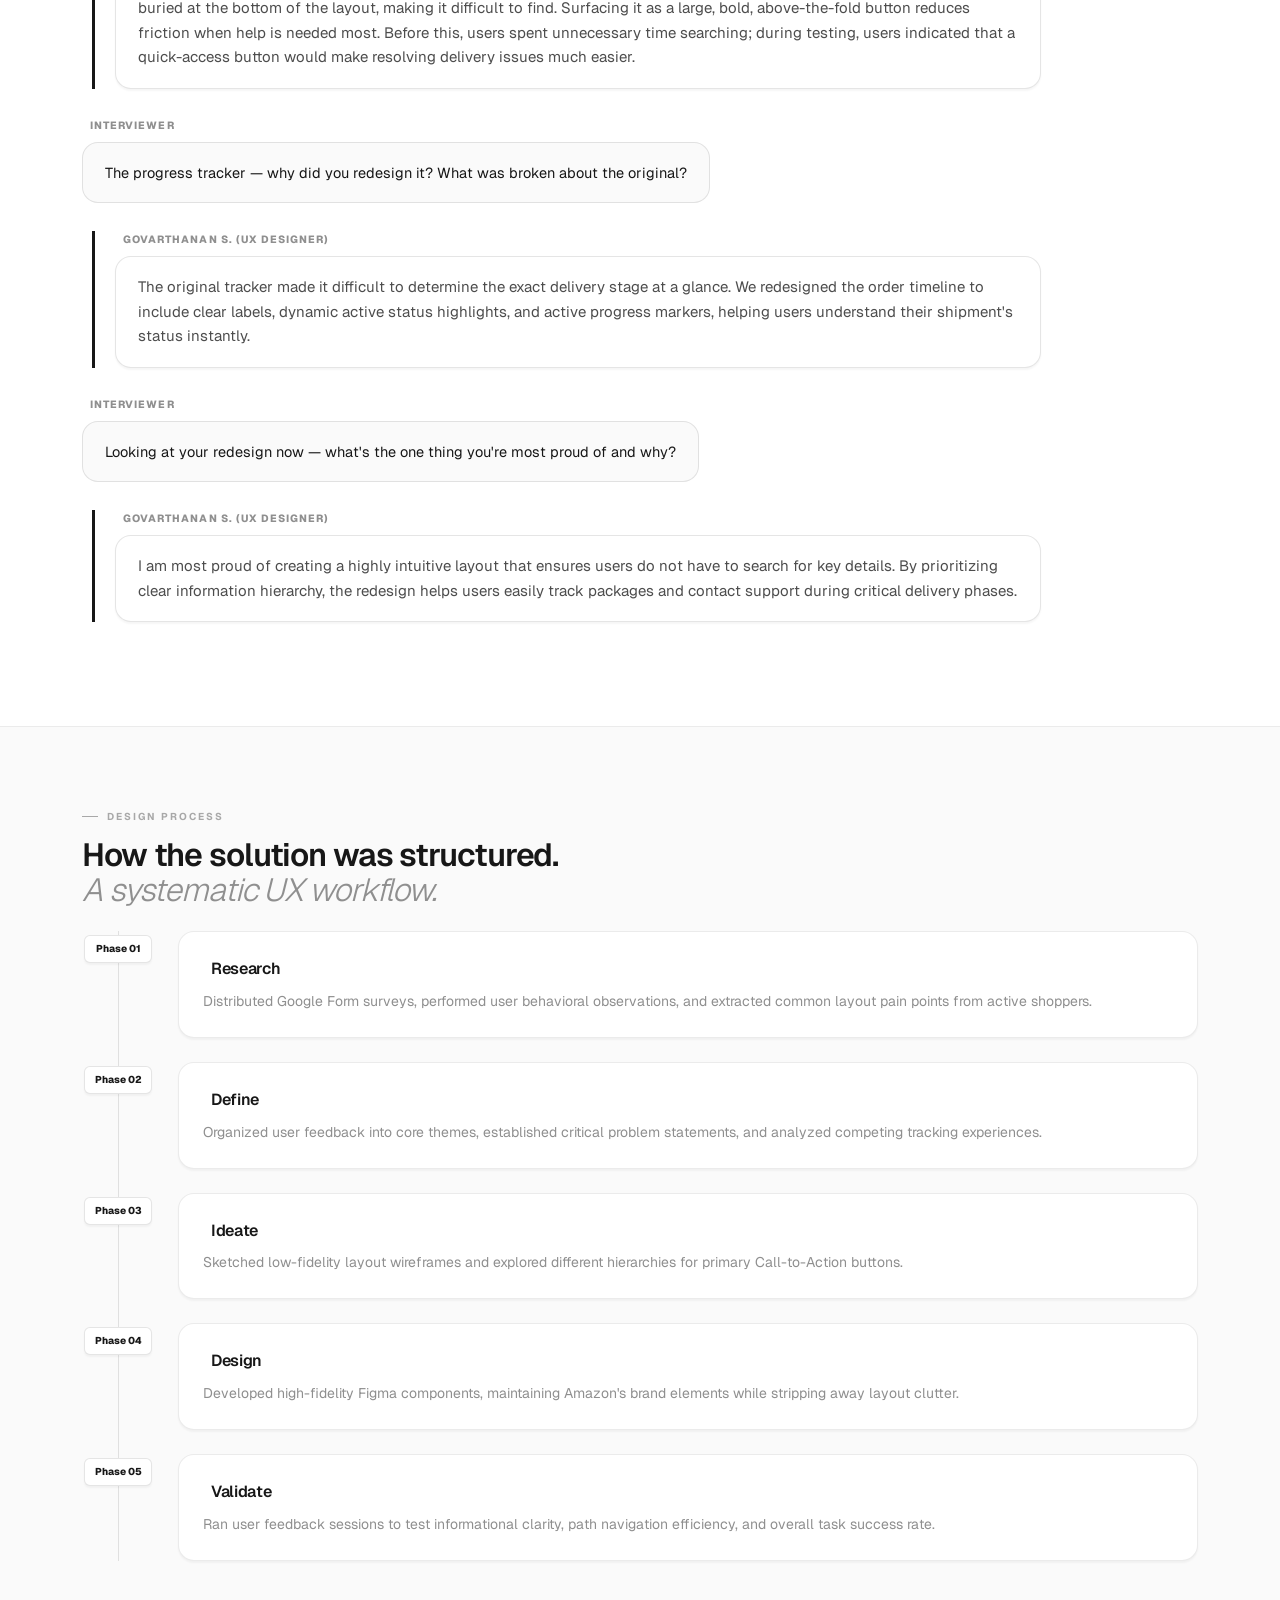
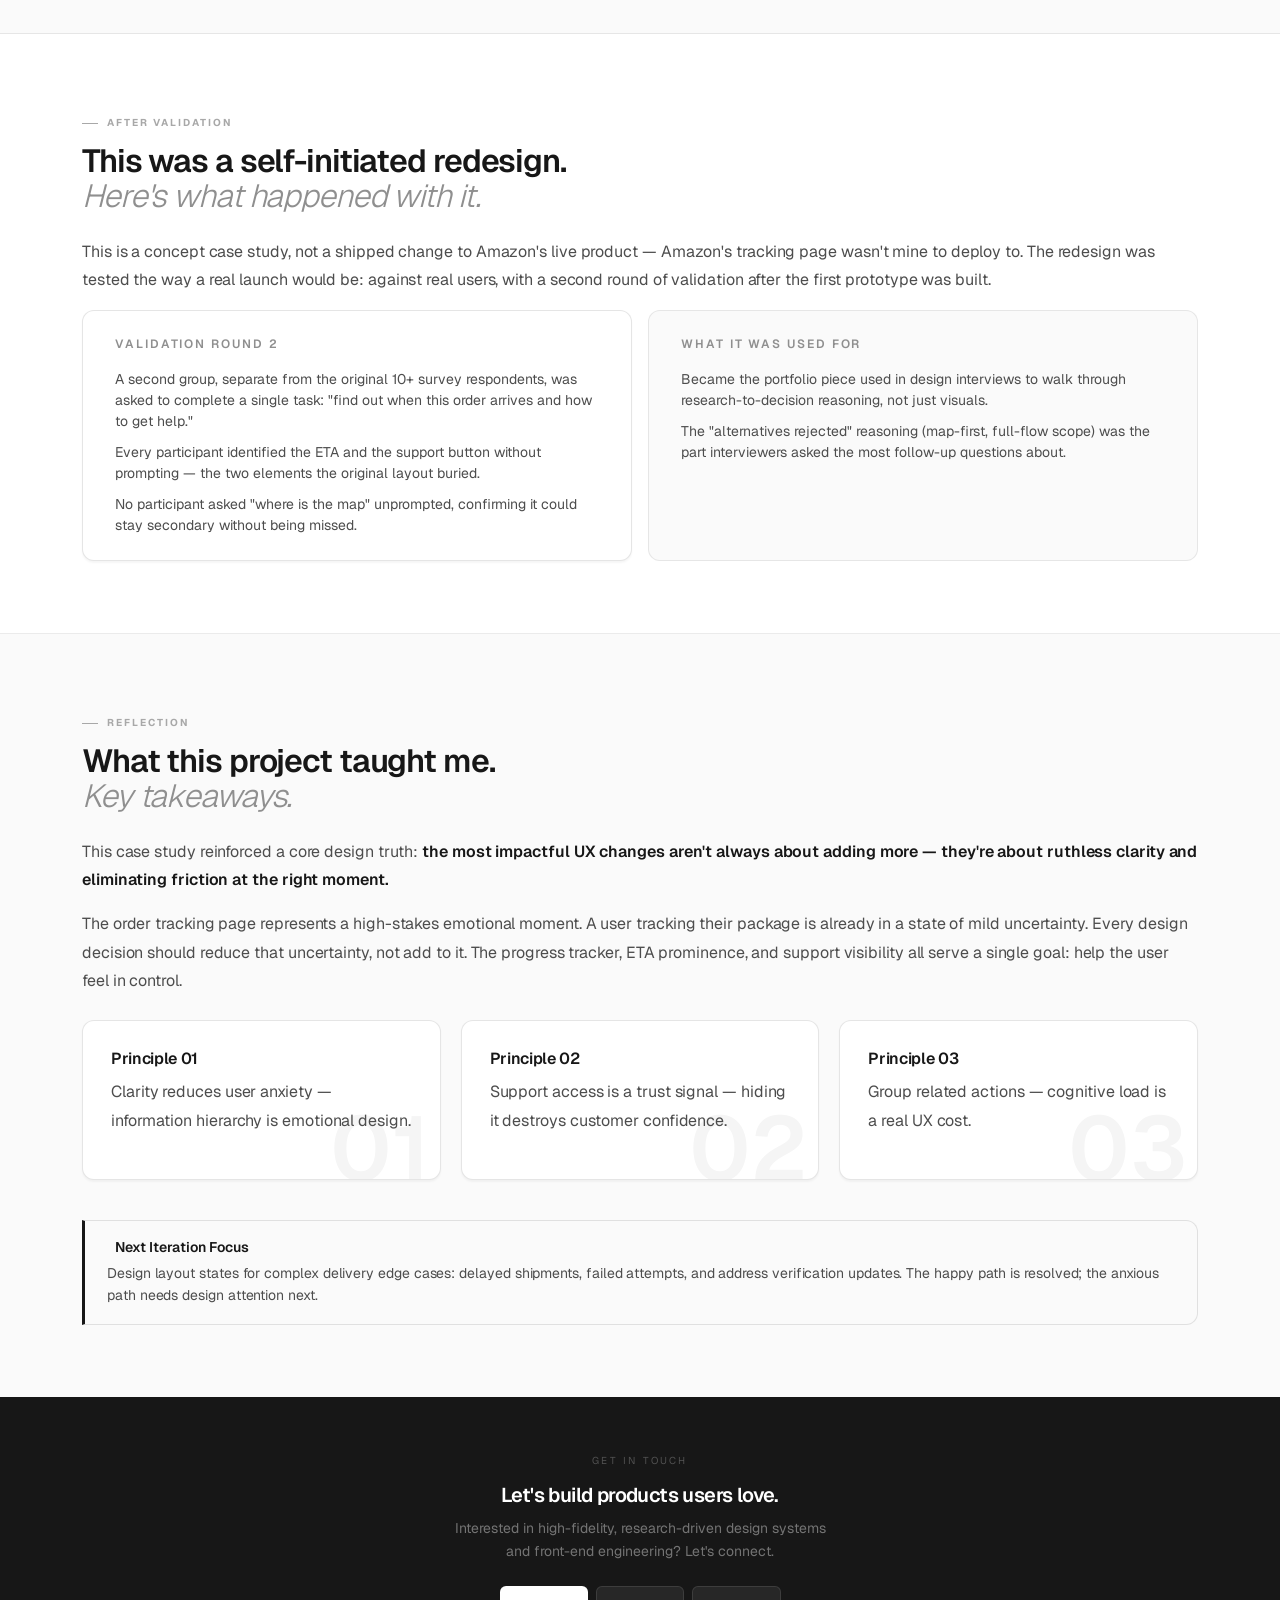
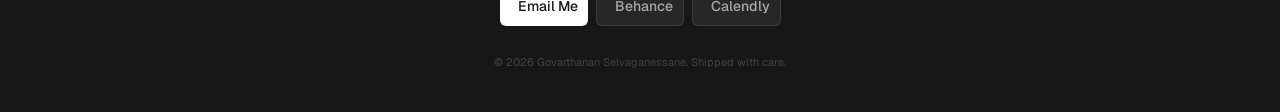
==== commit cd17bb74: "Add River Rumble Blast's meta fact bar to the other case studies Same treatment (Client/Project/Plat" ====
--- a/amazon-tracking-redesign.html
+++ b/amazon-tracking-redesign.html
@@ -303,6 +303,13 @@
     .marquee-item::after { content: "✦"; display: inline-block; margin-left: 30px; color: rgba(255,255,255,.22); font-size: 10px; }
     @keyframes mq { from { transform: translateX(0); } to { transform: translateX(-50%); } }
 
+    /* ── META FACT BAR ── */
+    .meta-bar { background: var(--bg); border-bottom: 1px solid var(--border); padding: 22px 0; }
+    .meta-bar-grid { display: grid; grid-template-columns: repeat(6, 1fr); gap: 16px; }
+    .meta-fact { display: flex; flex-direction: column; gap: 4px; }
+    .mf-label { font-size: 10px; font-weight: 800; letter-spacing: .14em; text-transform: uppercase; color: var(--ink-faint); }
+    .mf-val { font-size: 13px; font-weight: 700; color: var(--ink); }
+
     /* ── SECTIONS ── */
     .section {
       padding: 72px 0;
@@ -1187,11 +1194,13 @@
     /* ── RESPONSIVE ── */
     @media (max-width: 991px) {
       .demo-container { grid-template-columns: 1fr; }
+      .meta-bar-grid { grid-template-columns: repeat(3, 1fr); row-gap: 18px; }
     }
     @media (max-width: 680px) {
       .nav-tag { display: none; }
       .hero { padding: calc(var(--NAV-H) + 40px) 0 40px; }
       .hero-metrics { grid-template-columns: 1fr 1fr; }
+      .meta-bar-grid { grid-template-columns: repeat(2, 1fr); }
       .snapshot-grid { grid-template-columns: 1fr; }
       .problem-vs { grid-template-columns: 1fr; }
       .problem-vs-col:first-child { border-right: none; border-bottom: 1px solid var(--border); }
@@ -1283,6 +1292,18 @@
   </div>
 </header>
 
+<!-- ══════════════ META FACT BAR ══════════════ -->
+<div class="meta-bar">
+  <div class="container meta-bar-grid">
+    <div class="meta-fact"><span class="mf-label">Client</span><span class="mf-val">Concept Study — Independent Research</span></div>
+    <div class="meta-fact"><span class="mf-label">Project</span><span class="mf-val">Amazon Order Tracking Redesign</span></div>
+    <div class="meta-fact"><span class="mf-label">Platform</span><span class="mf-val">E-Commerce · Web &amp; Mobile</span></div>
+    <div class="meta-fact"><span class="mf-label">Scope</span><span class="mf-val">UX Research · Interface Redesign</span></div>
+    <div class="meta-fact"><span class="mf-label">Outcome</span><span class="mf-val">90% Success Rate · ~4.5/5 Satisfaction</span></div>
+    <div class="meta-fact"><span class="mf-label">Duration</span><span class="mf-val">Concept Study, 2025</span></div>
+  </div>
+</div>
+
 <main>
 
 <!-- ══════════════ EXECUTIVE SNAPSHOT ══════════════ -->
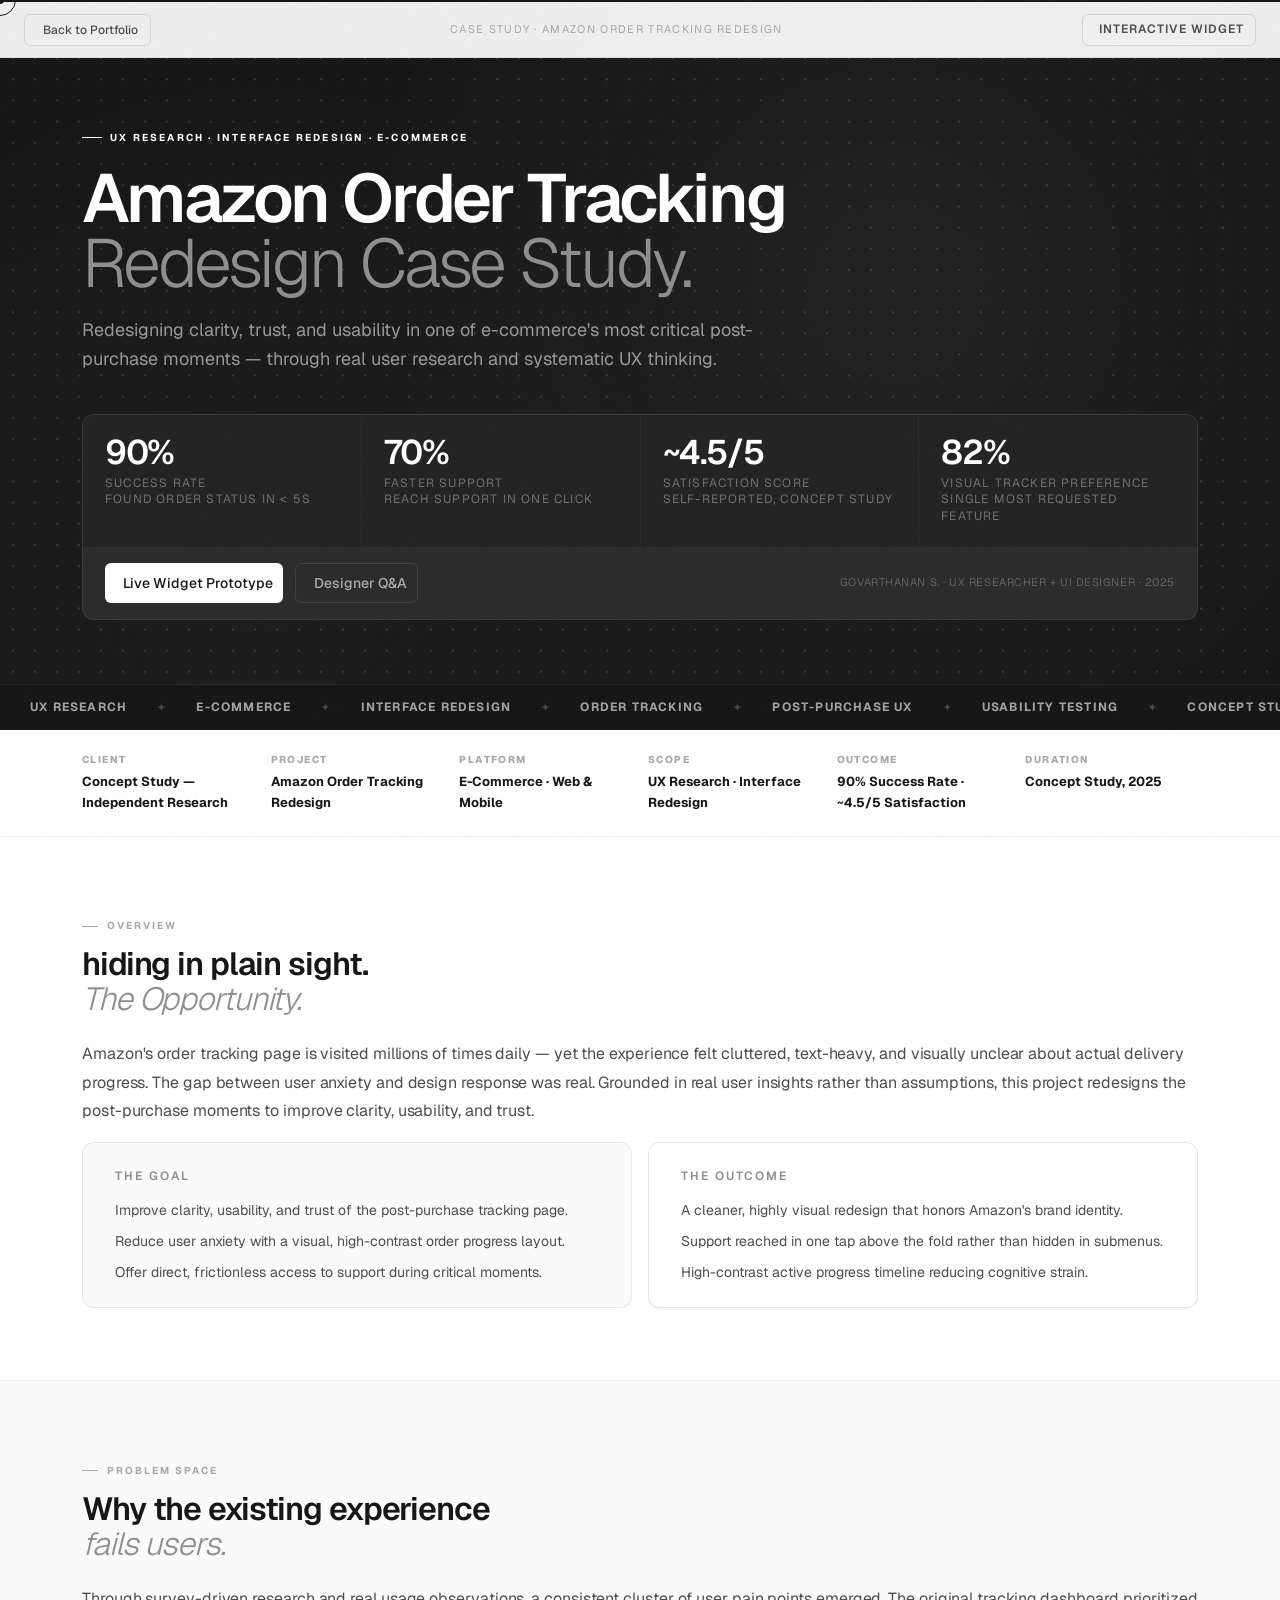
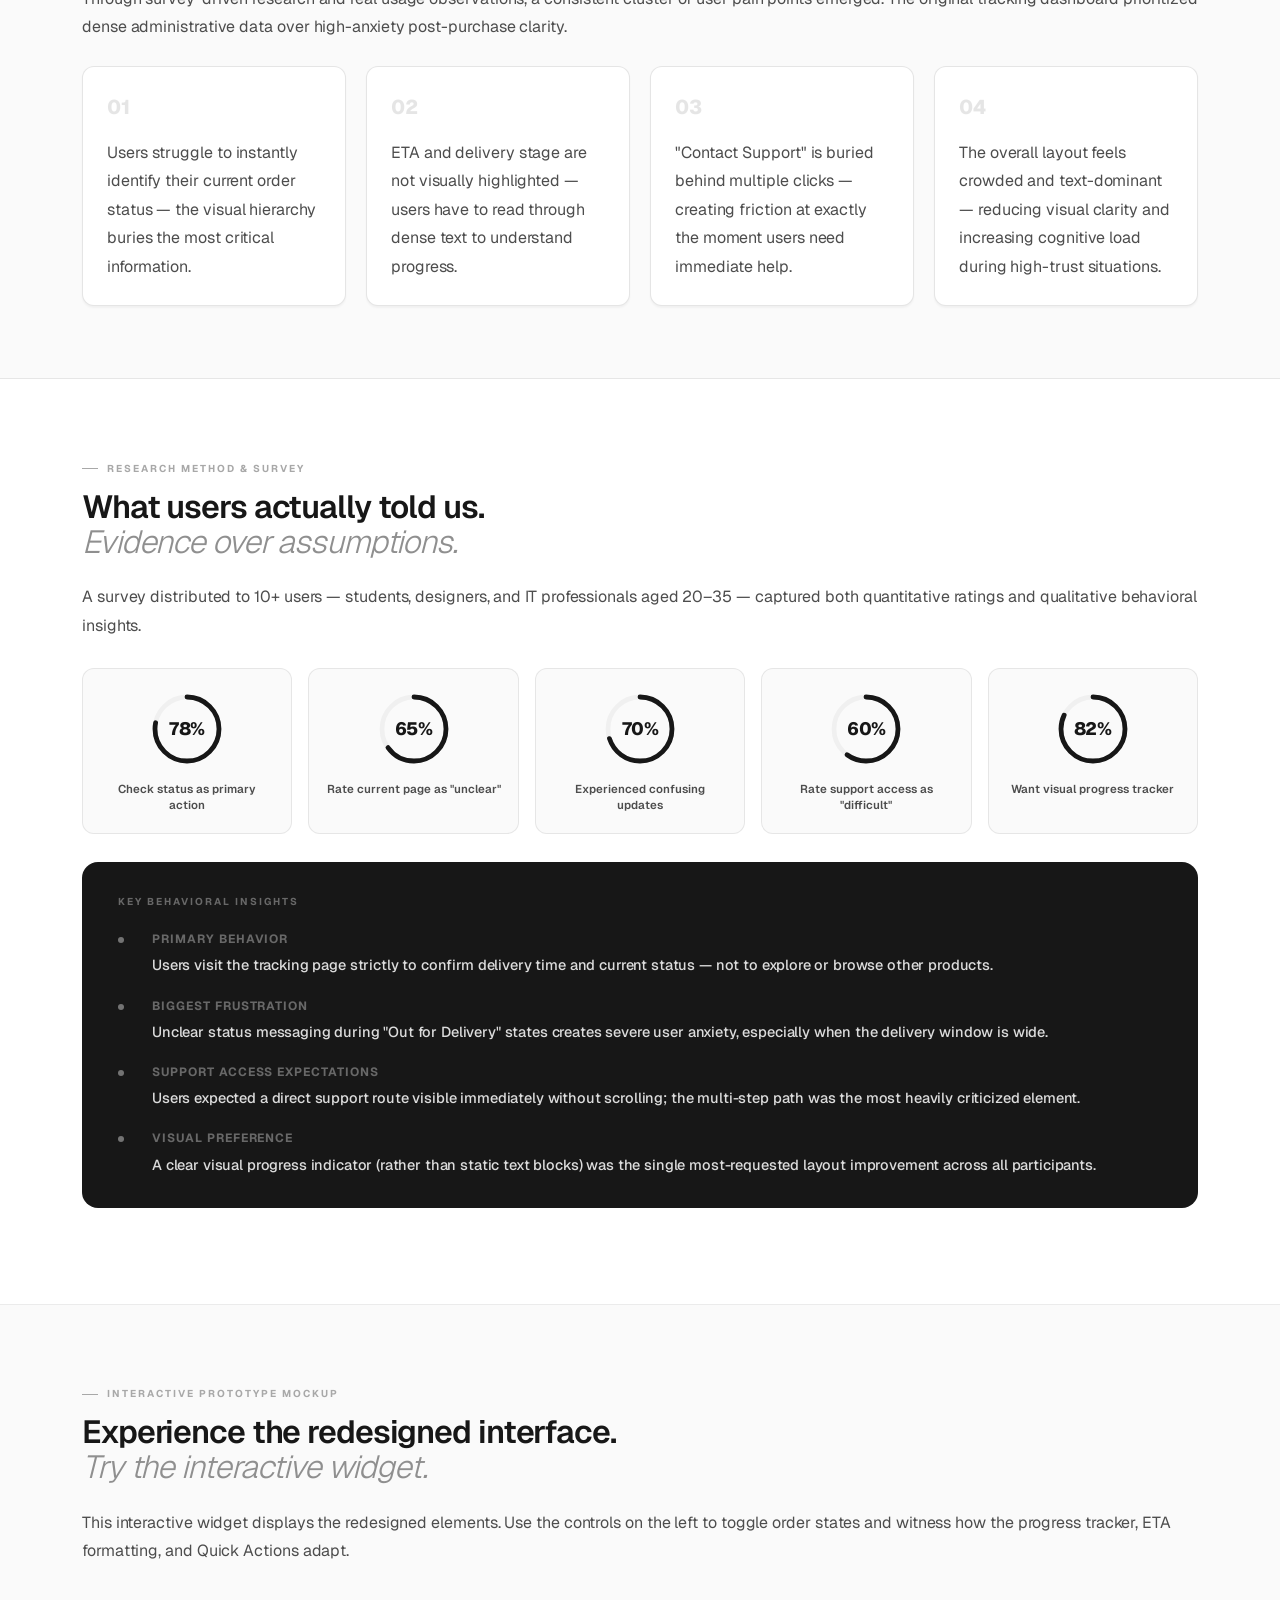
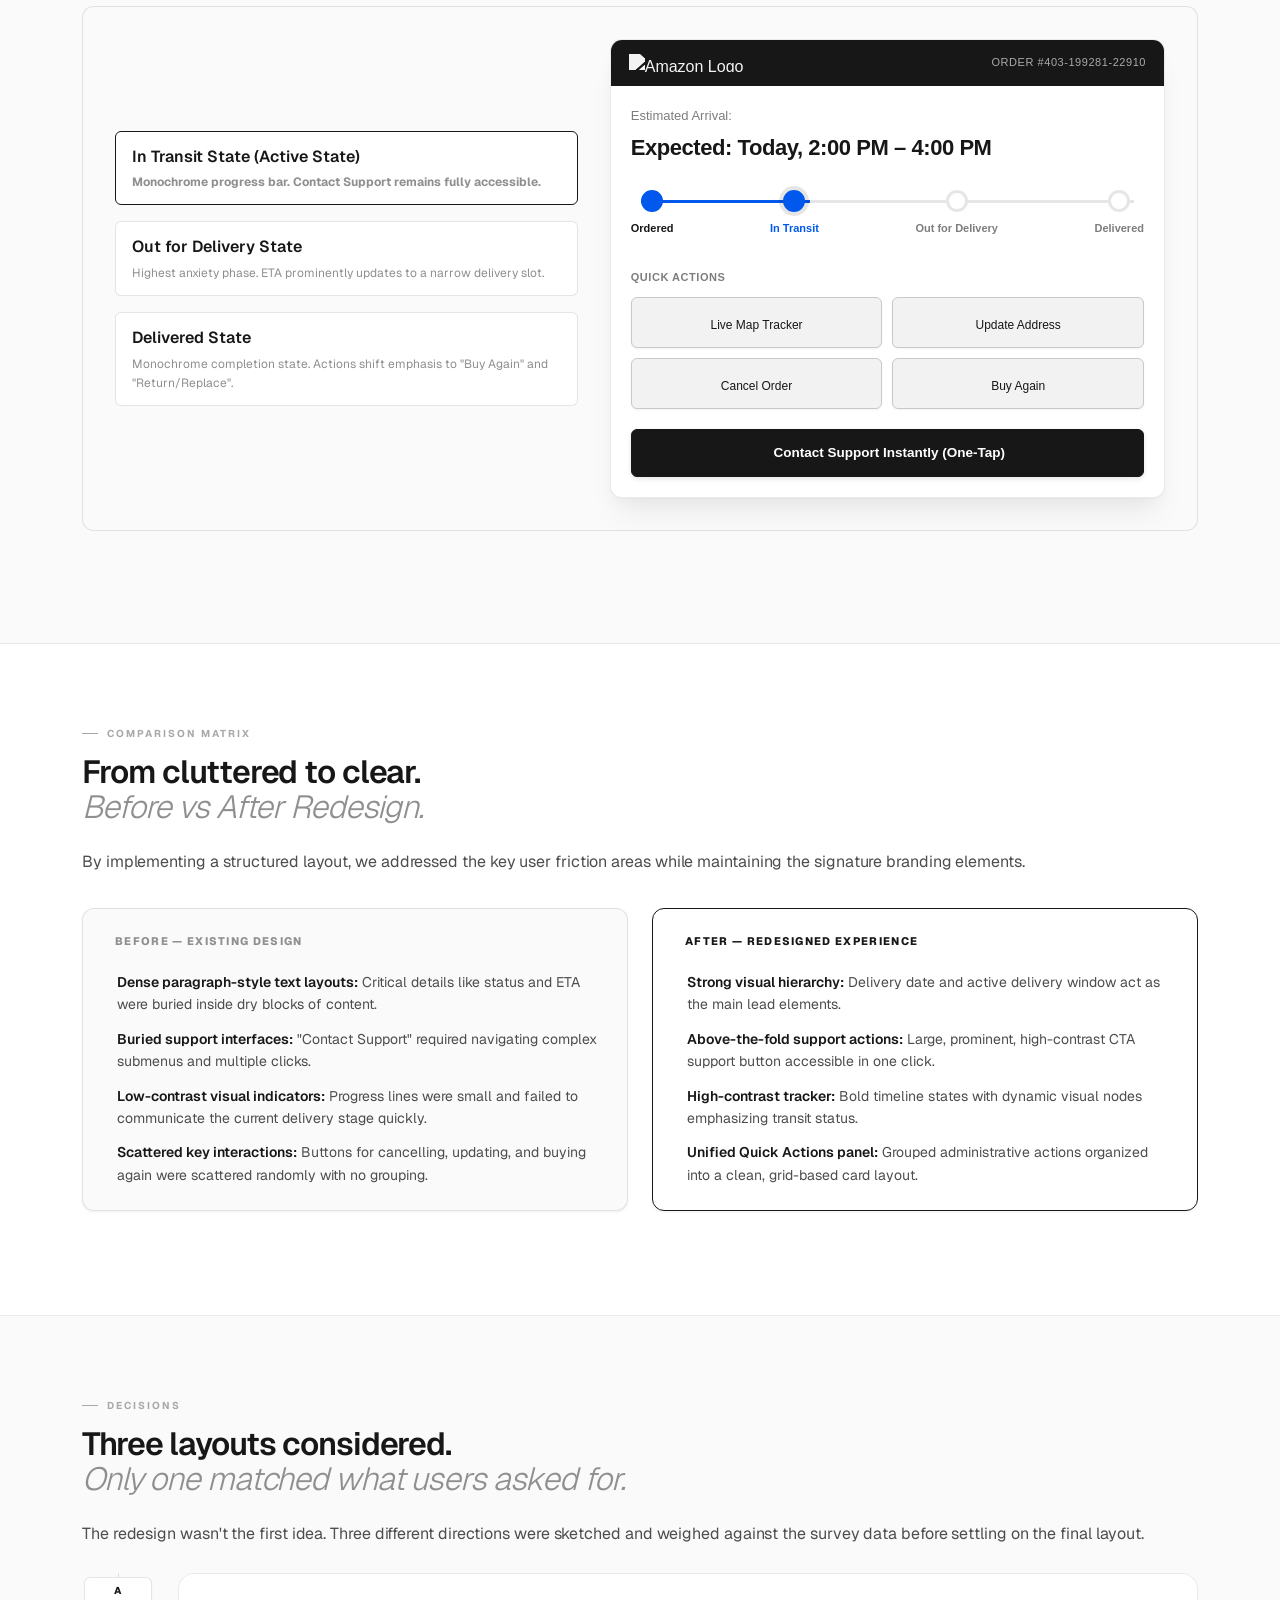
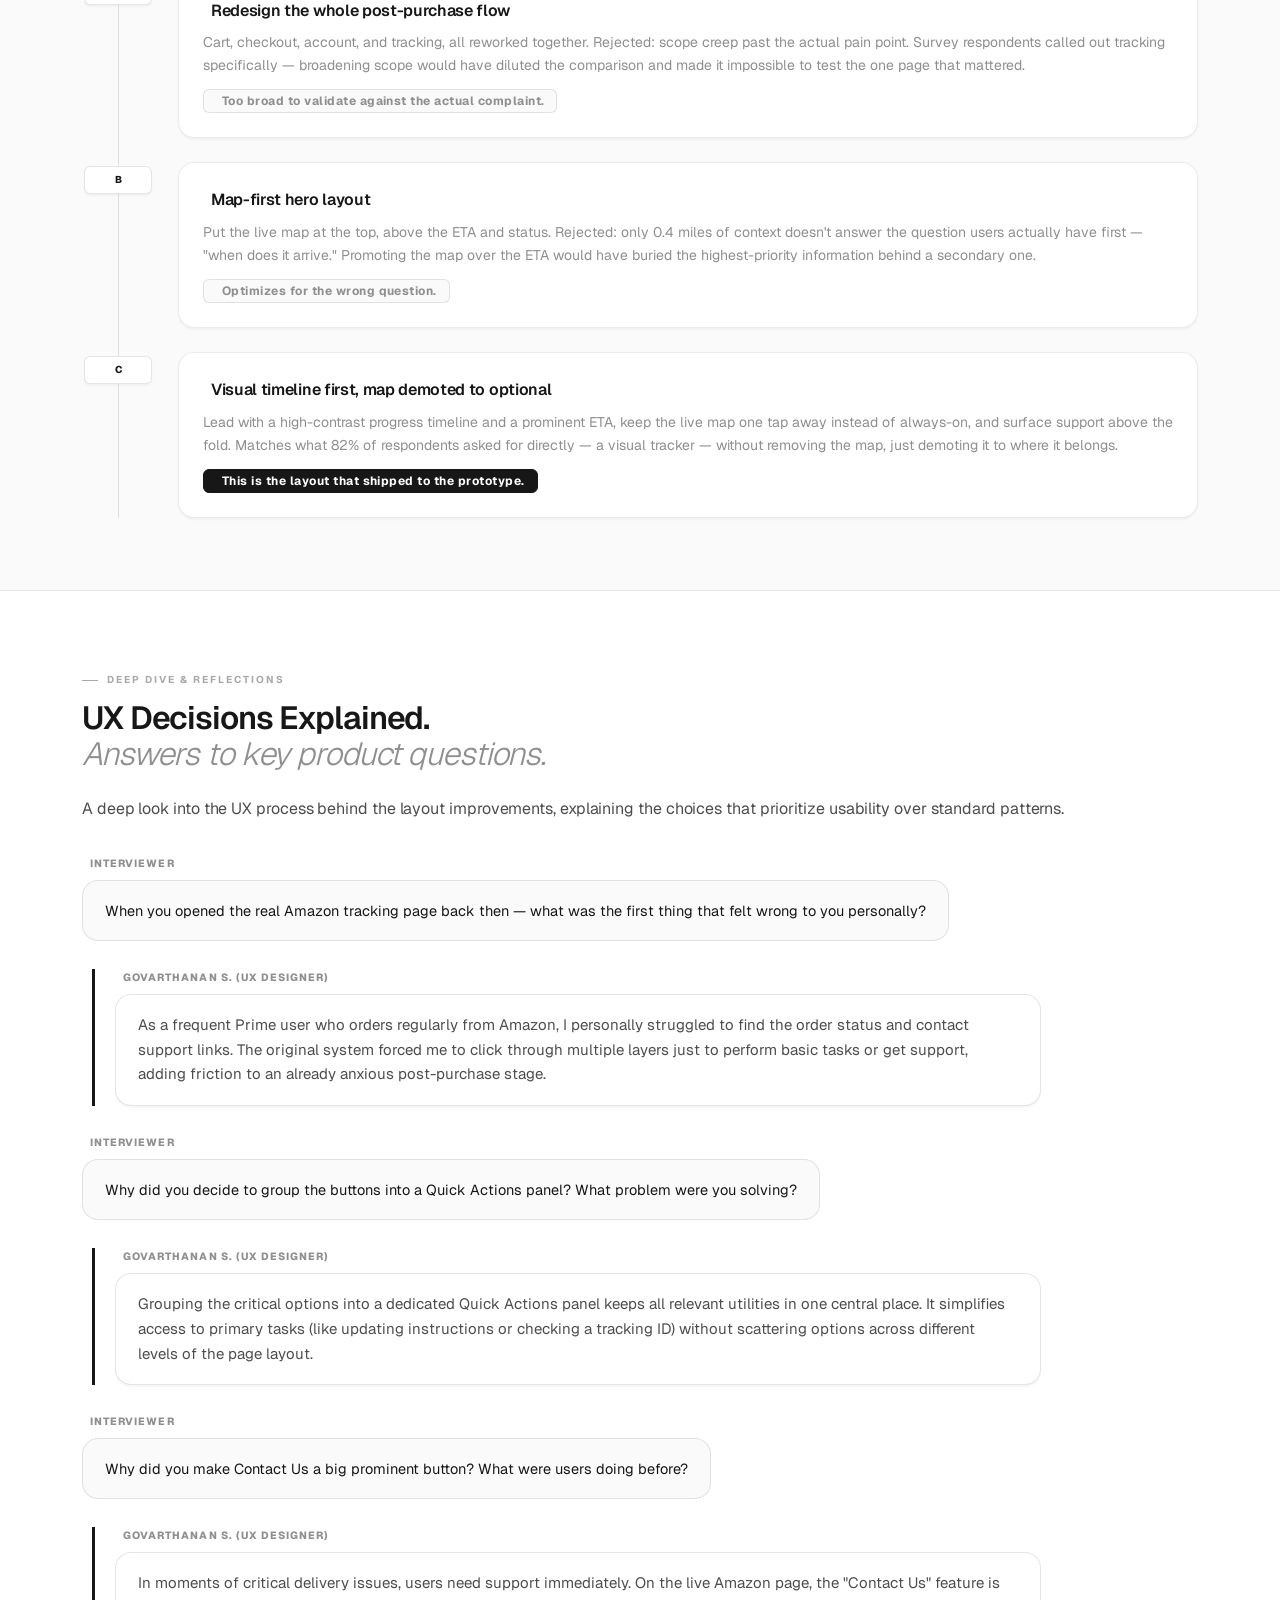
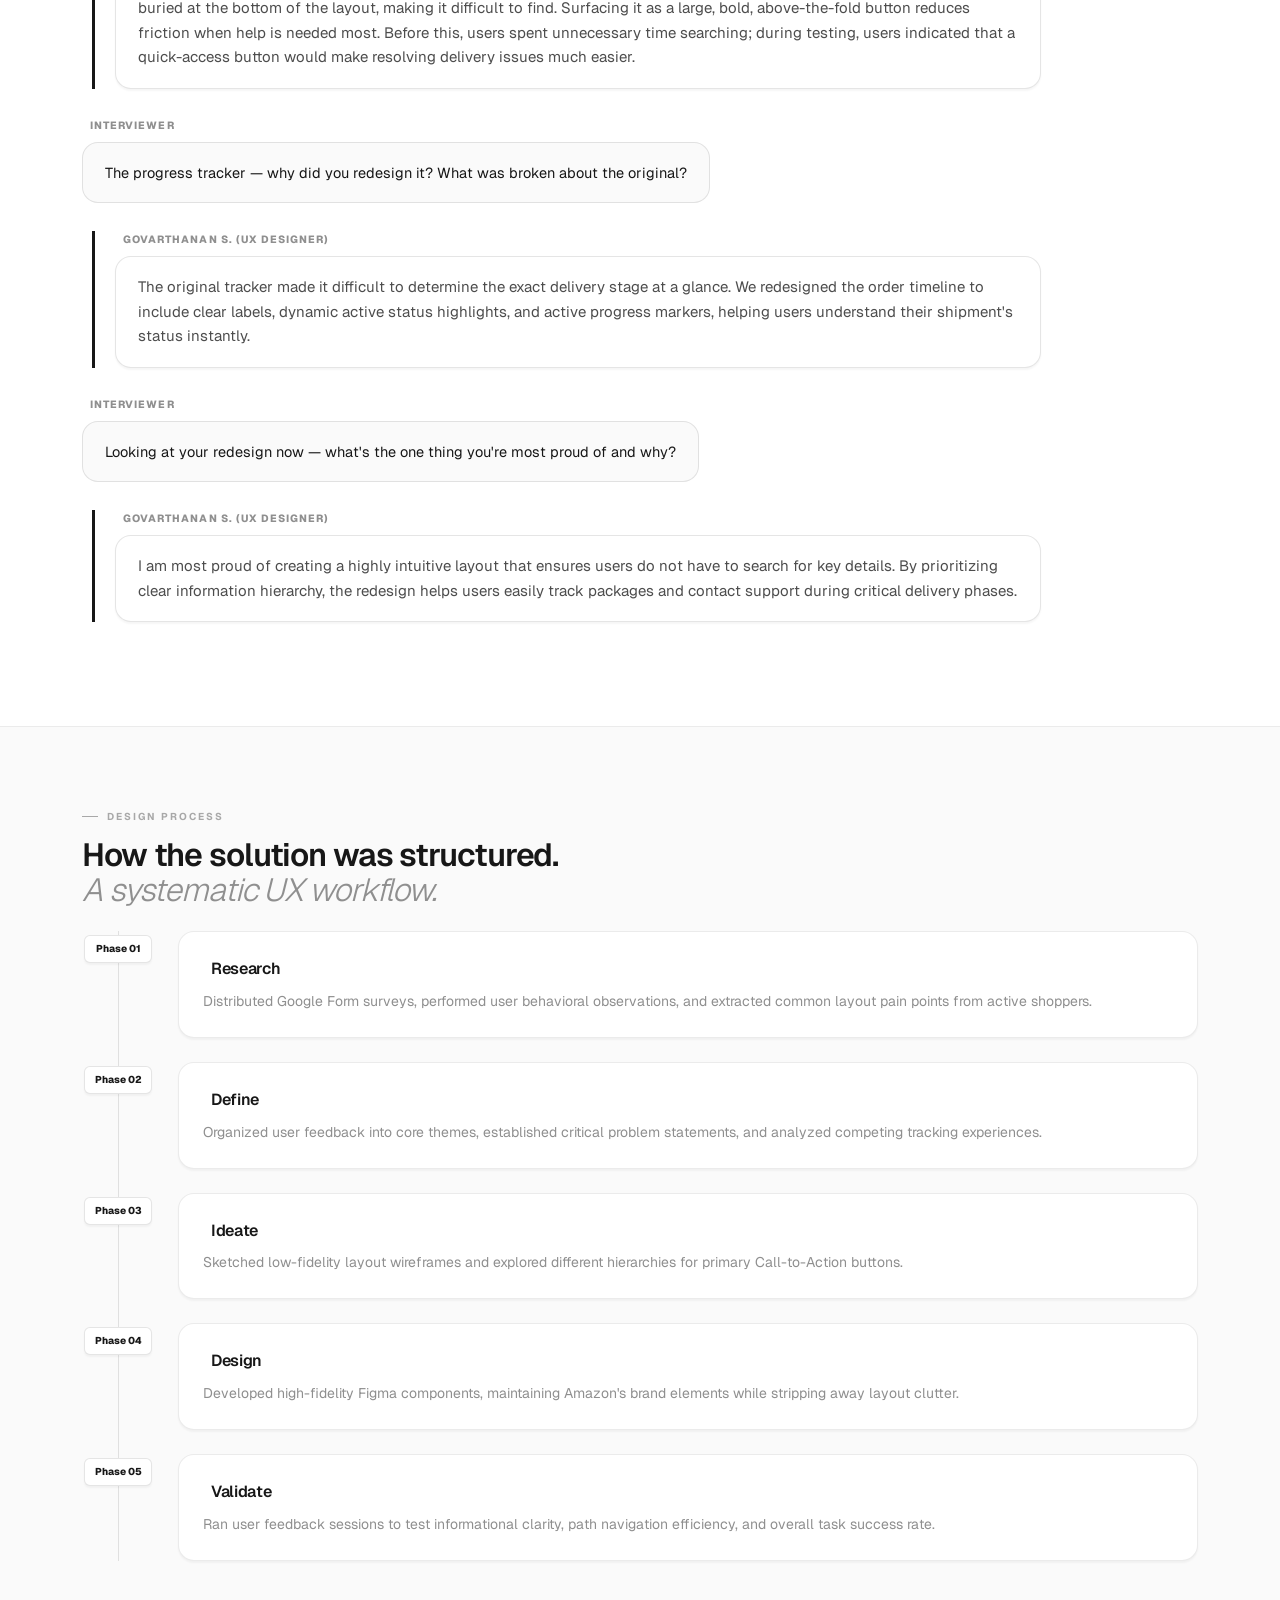
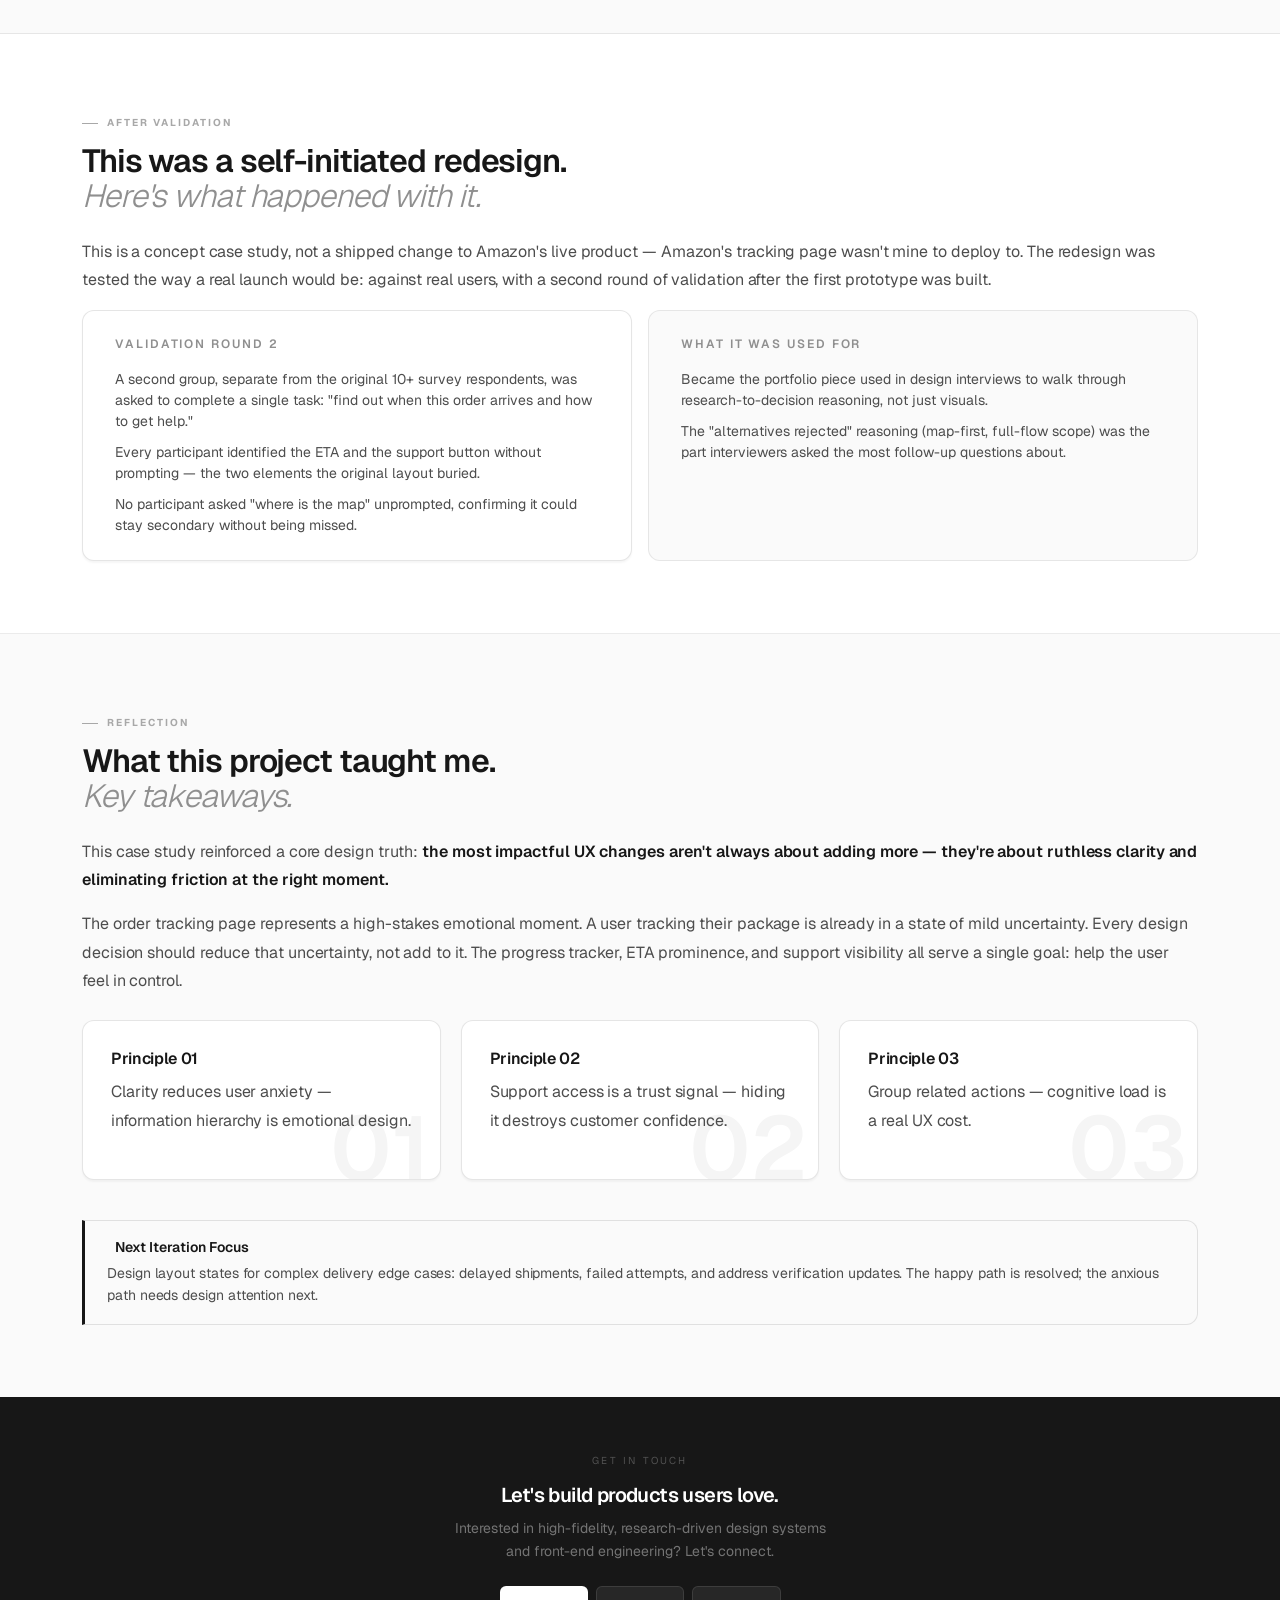
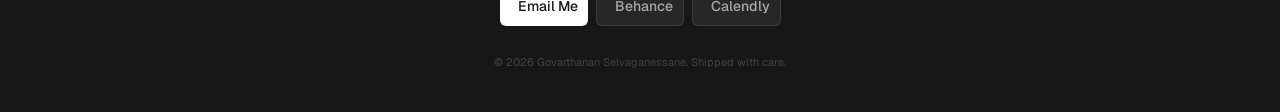
==== commit 1f70bcd7: "Close the gap between the marquee and meta bar on 4 case studies .hero still had its own 64px bottom" ====
--- a/amazon-tracking-redesign.html
+++ b/amazon-tracking-redesign.html
@@ -181,7 +181,7 @@
     /* ── HERO ── */
     .hero {
       background: var(--ink);
-      padding: calc(var(--NAV-H) + 64px) 0 64px;
+      padding: calc(var(--NAV-H) + 64px) 0 0;
       position: relative;
       overflow: hidden;
     }
@@ -195,6 +195,7 @@
     }
     .hero-inner {
       position: relative; z-index: 1;
+      padding-bottom: 64px;
     }
 
     /* ── EYEBROW ── */
@@ -1198,7 +1199,7 @@
     }
     @media (max-width: 680px) {
       .nav-tag { display: none; }
-      .hero { padding: calc(var(--NAV-H) + 40px) 0 40px; }
+      .hero { padding: calc(var(--NAV-H) + 40px) 0 0; }
       .hero-metrics { grid-template-columns: 1fr 1fr; }
       .meta-bar-grid { grid-template-columns: repeat(2, 1fr); }
       .snapshot-grid { grid-template-columns: 1fr; }
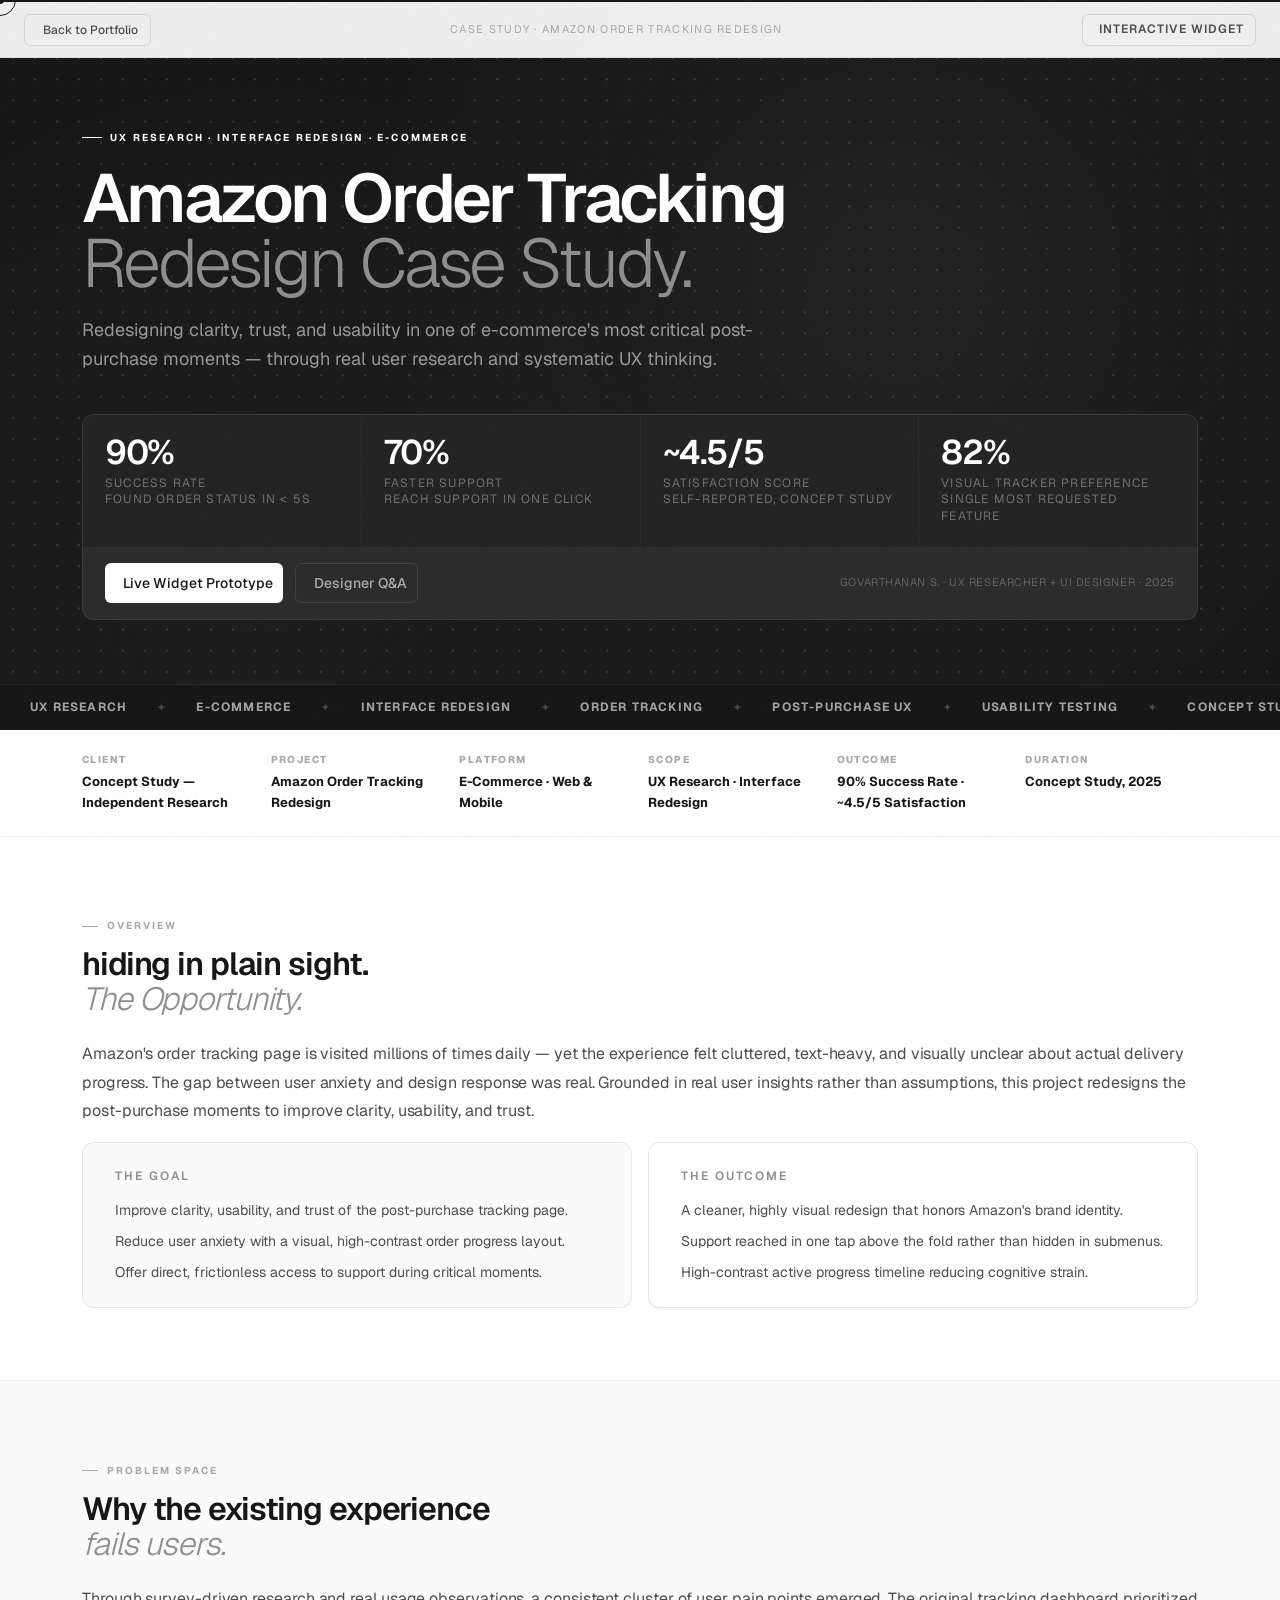
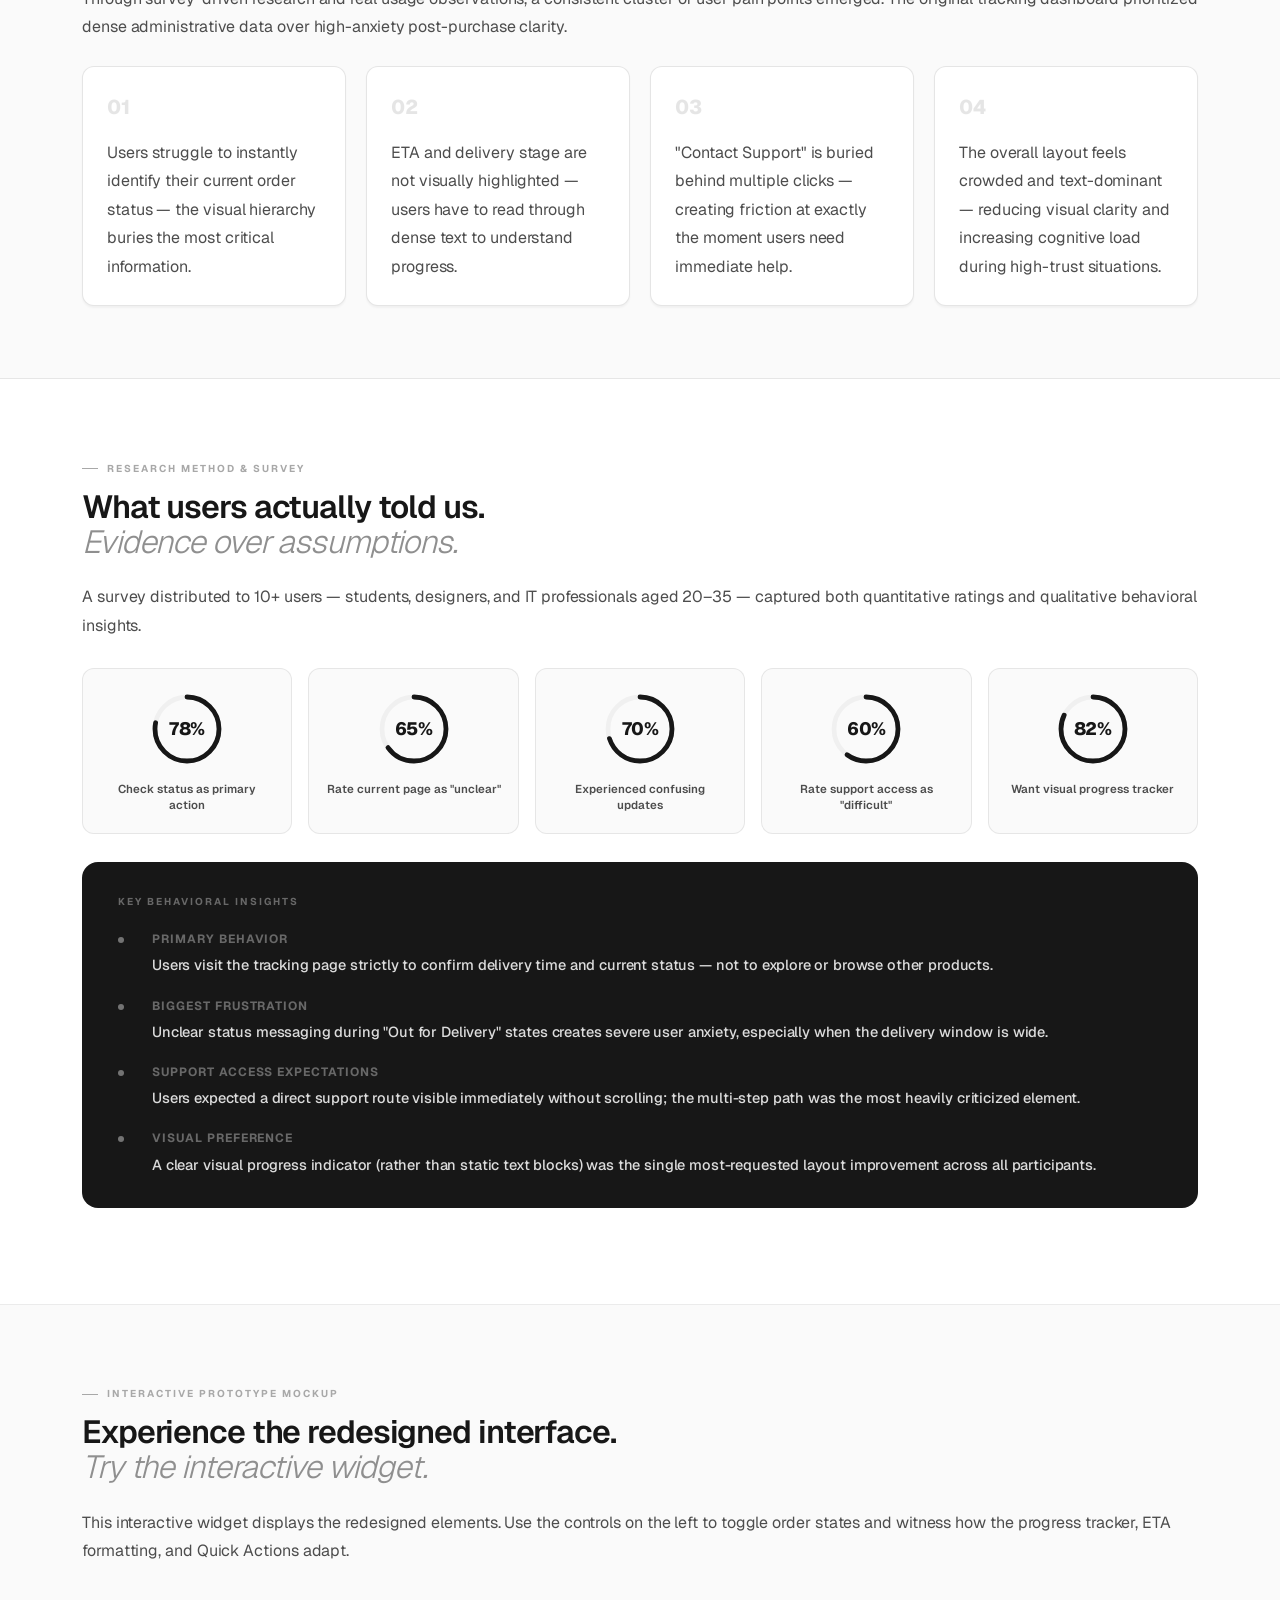
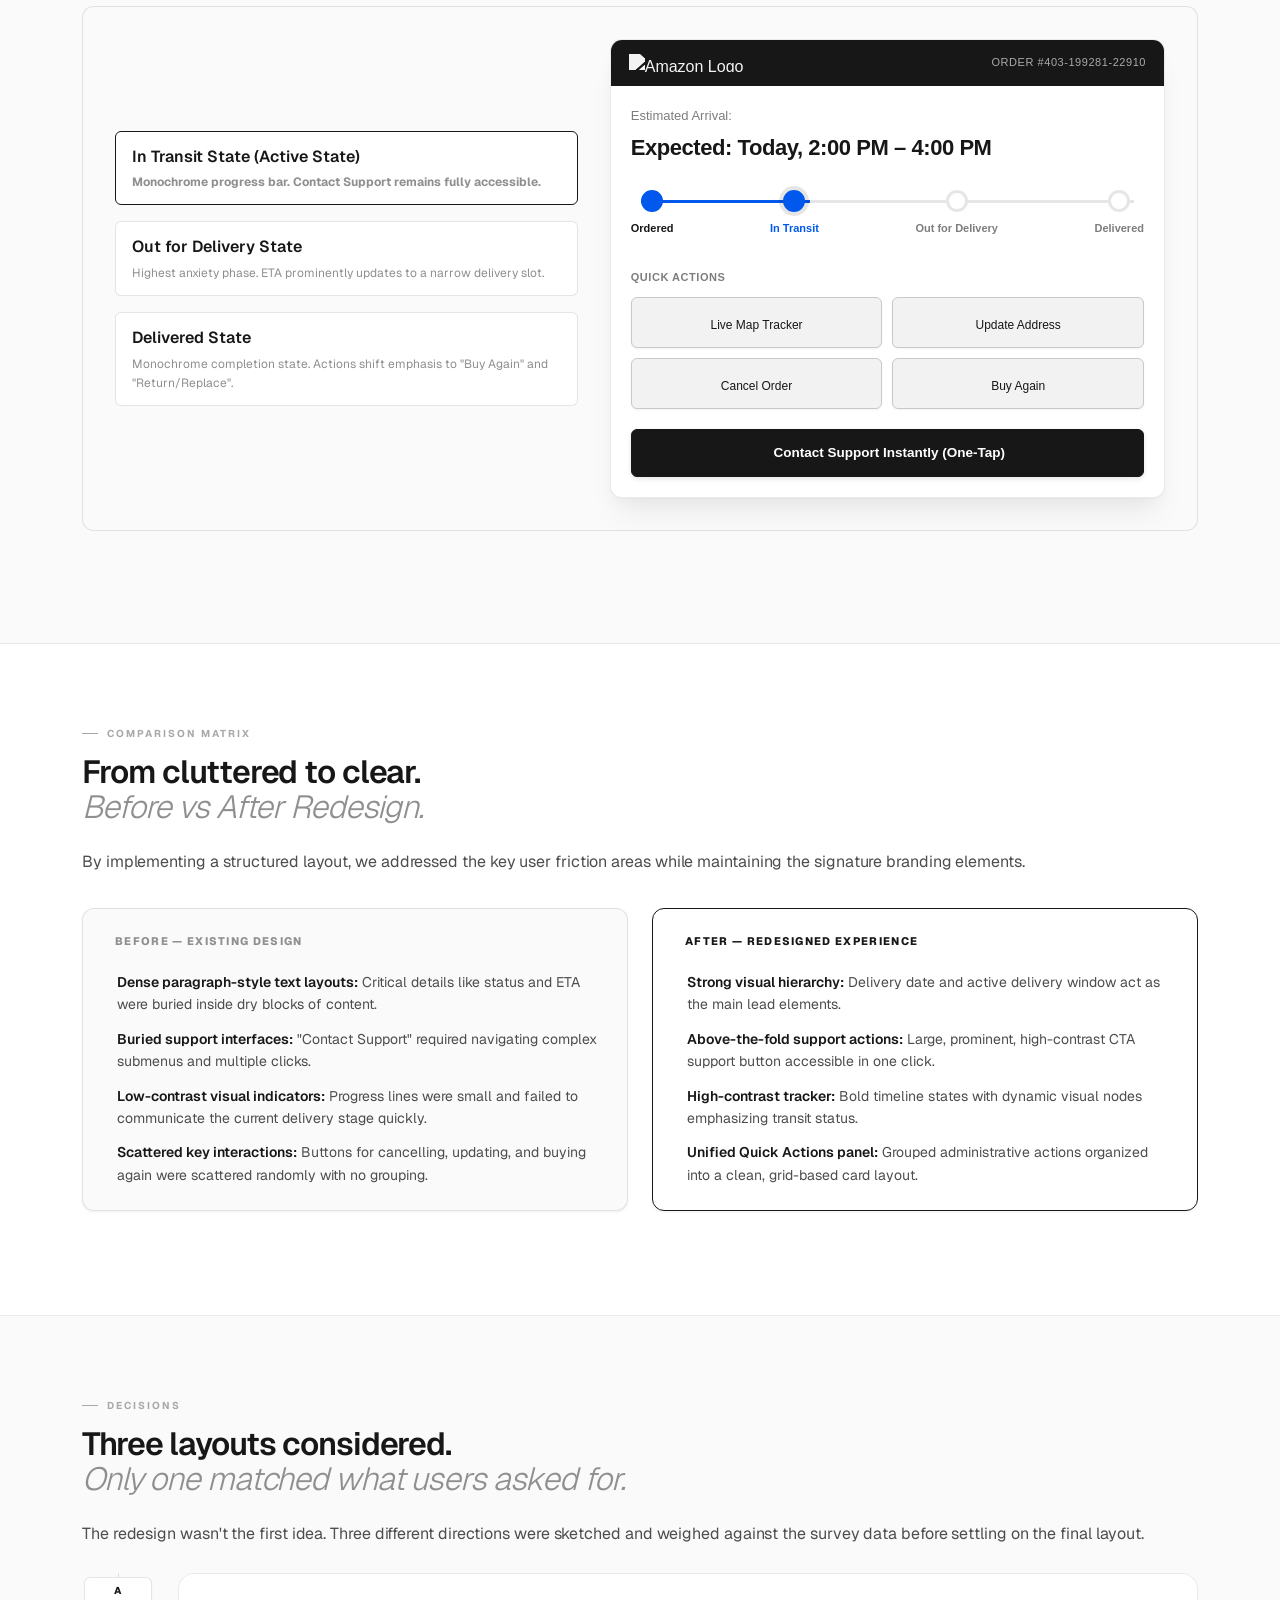
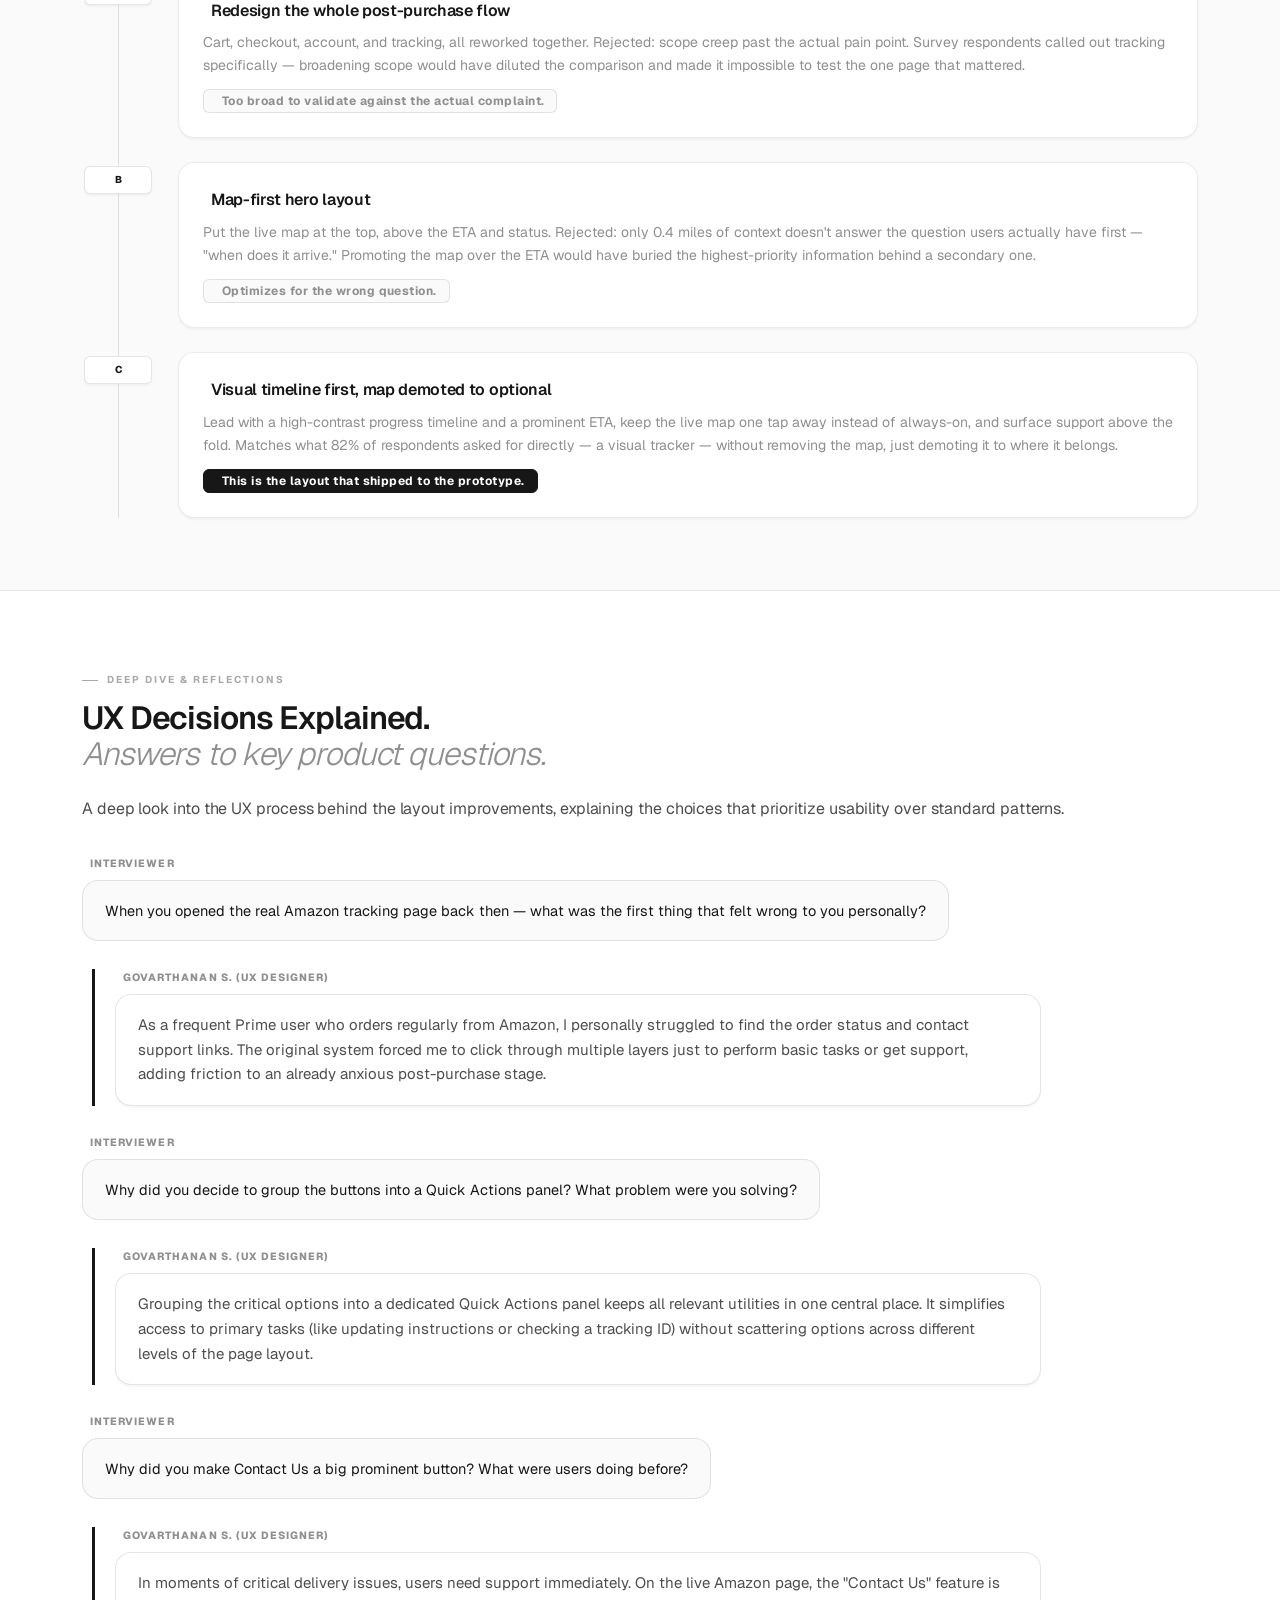
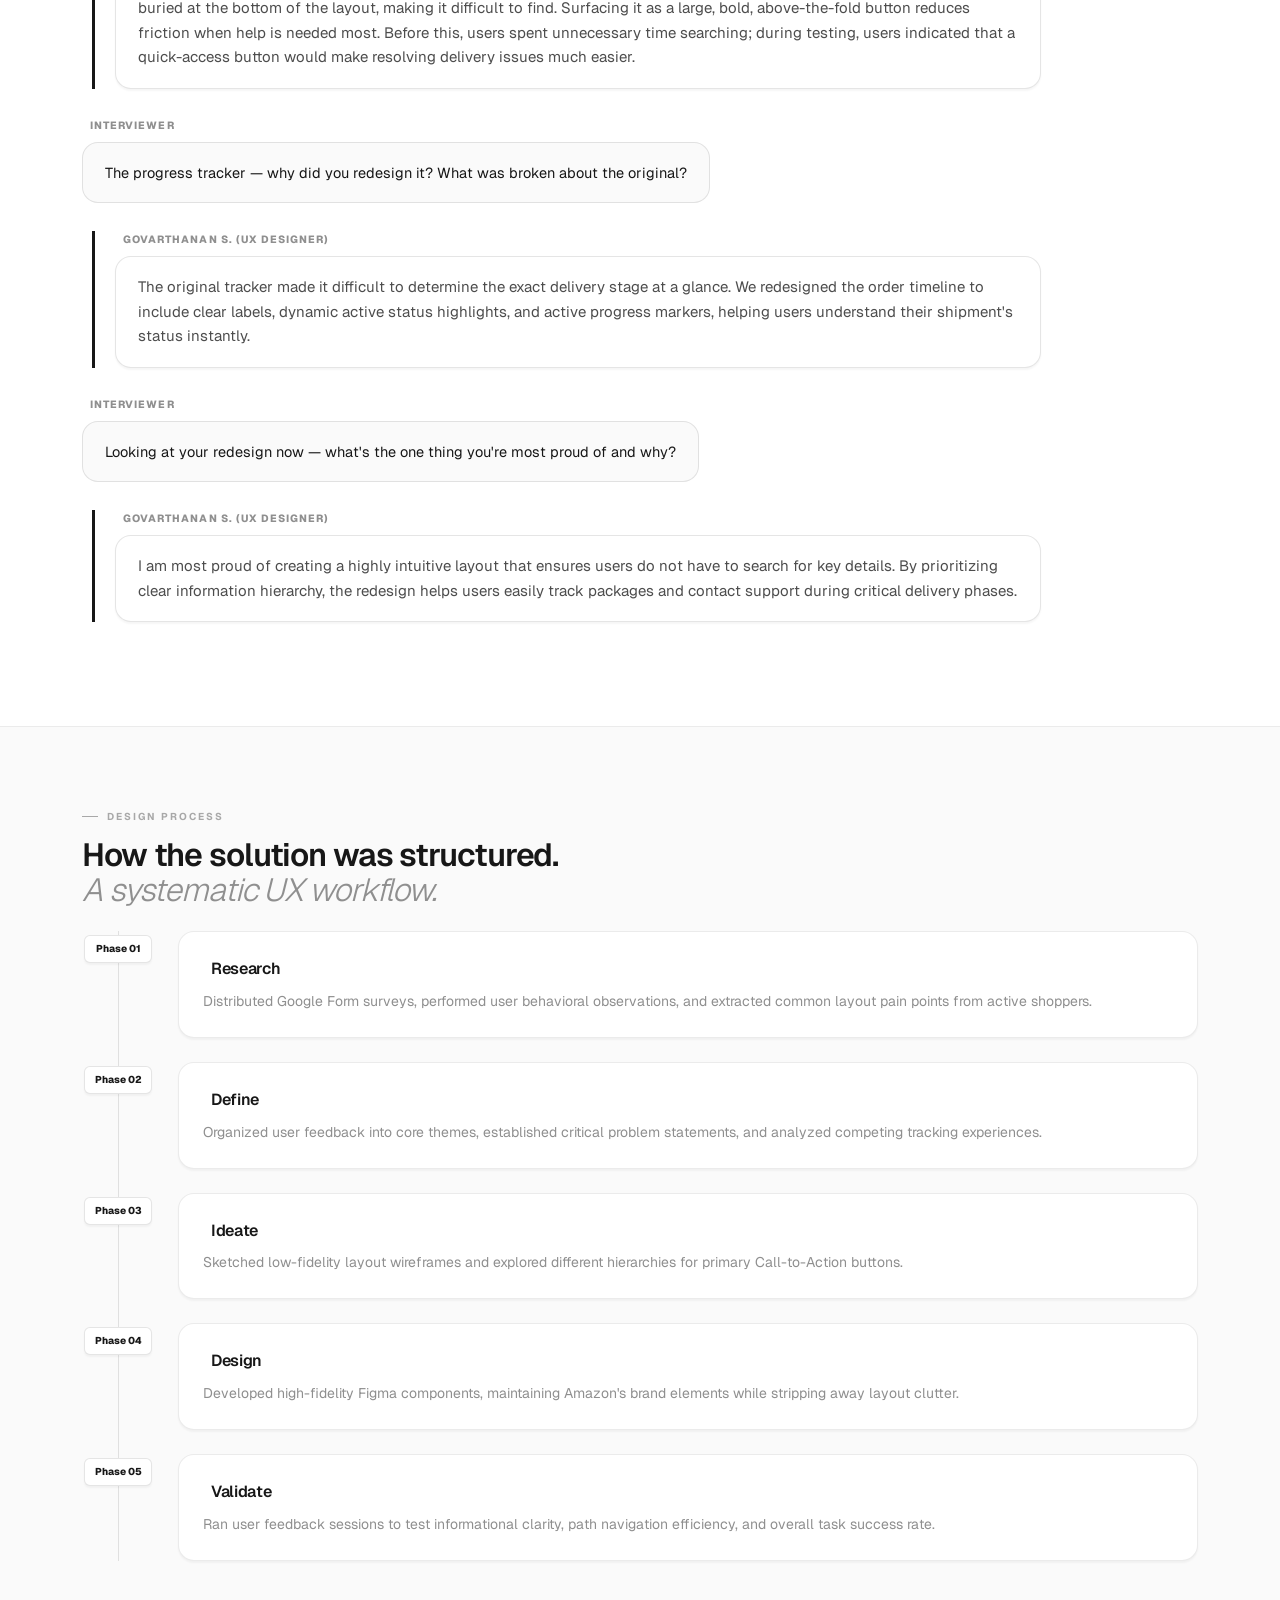
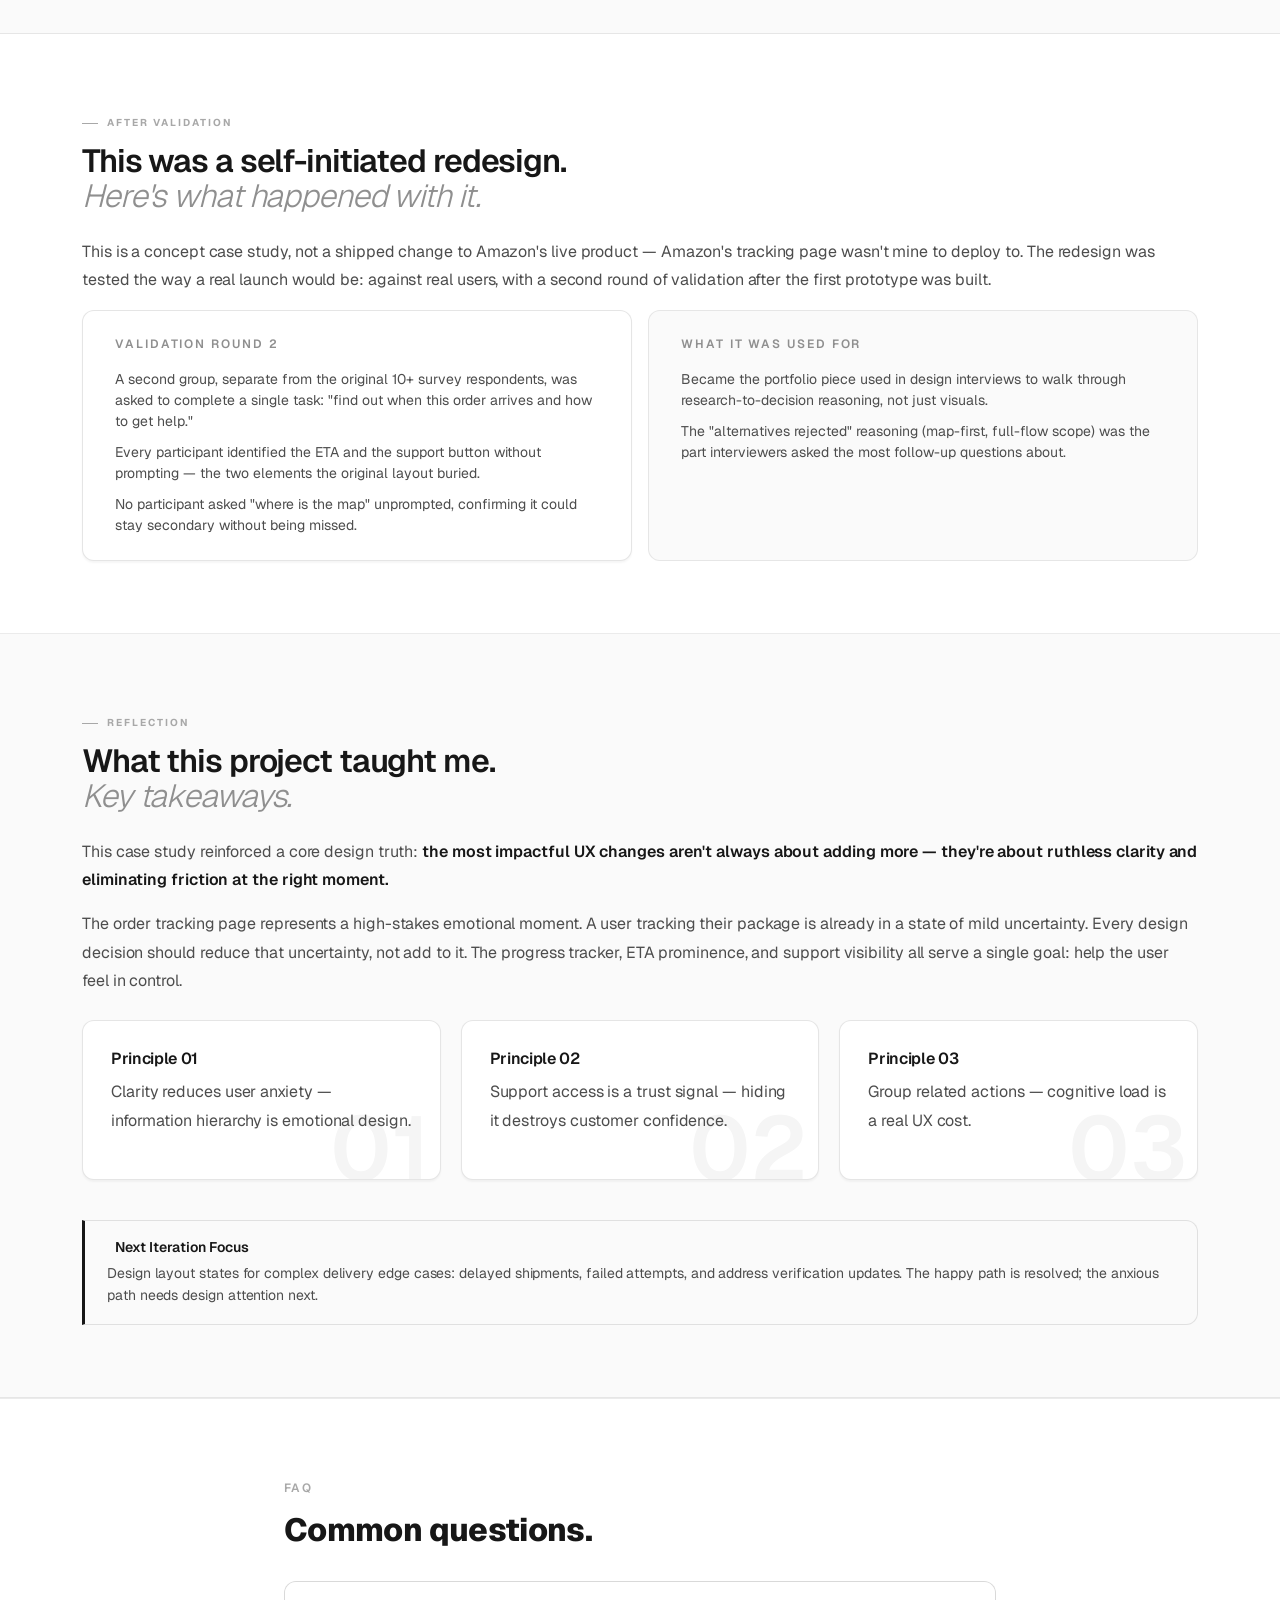
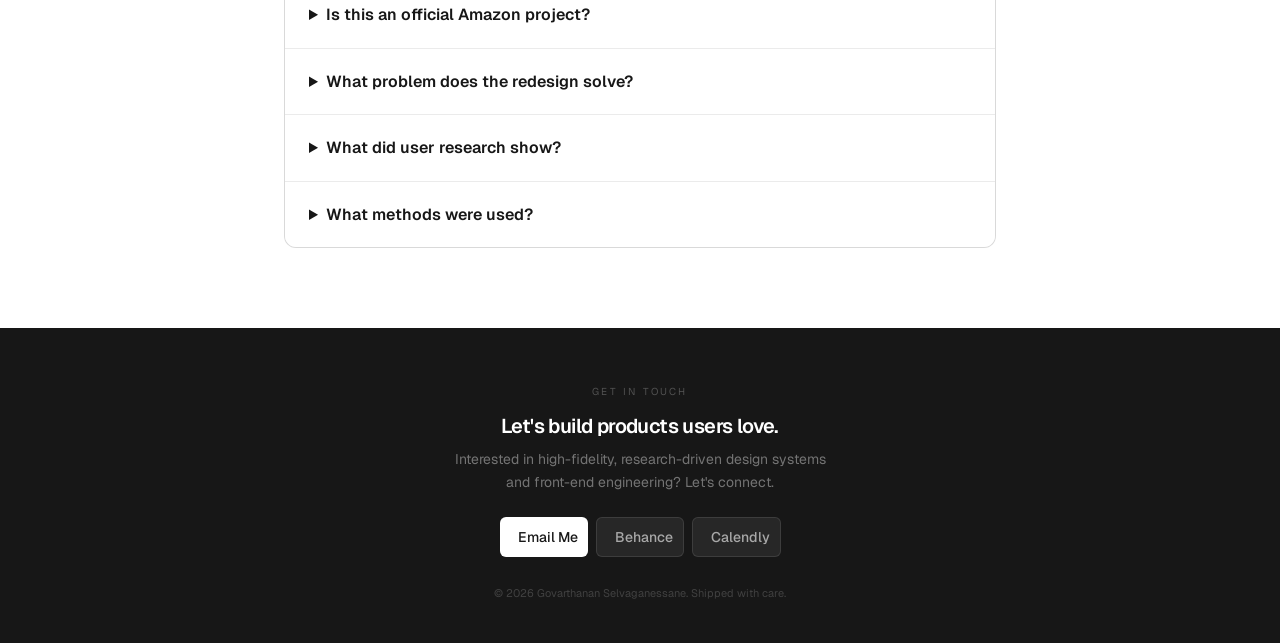
==== commit 3a54a383: "Close remaining SEO/AEO/GEO/CWV gaps: sitemap, FAQ+schema, image compression Adds sitemap.xml, robot" ====
--- a/amazon-tracking-redesign.html
+++ b/amazon-tracking-redesign.html
@@ -3,13 +3,84 @@
 <head>
   <meta charset="UTF-8" />
   <meta name="viewport" content="width=device-width, initial-scale=1.0" />
-  <title>Amazon Order Tracking Redesign — Case Study · Govarthanan S.</title>
+  <title>Amazon Order Tracking Redesign — UX Case Study · Govarthanan S.</title>
   <meta name="description" content="Redesigning clarity, trust, and usability in one of e-commerce's most critical post-purchase moments — through real user research and systematic UX thinking." />
-  <meta property="og:image" content="https://govarthanan-ui-ux-designer.netlify.app/images/og-image.png" />
-  <meta property="og:image:width" content="1200" />
-  <meta property="og:image:height" content="581" />
+  <meta name="author" content="Govarthanan Selvaganessane" />
+  <meta name="keywords" content="Amazon order tracking redesign, e-commerce UX case study, post-purchase UX, order tracking UI, UX research case study" />
+  <meta name="robots" content="index, follow, max-snippet:-1, max-image-preview:large, max-video-preview:-1" />
+  <meta name="theme-color" content="#ffffff" />
+  <link rel="canonical" href="https://govarthanan-ai-product-designer.netlify.app/amazon-tracking-redesign.html" />
+  <meta property="og:type" content="article" />
+  <meta property="og:site_name" content="Govarthanan — Portfolio" />
+  <meta property="og:url" content="https://govarthanan-ai-product-designer.netlify.app/amazon-tracking-redesign.html" />
+  <meta property="og:title" content="Amazon Order Tracking Redesign — UX Case Study" />
+  <meta property="og:description" content="Redesigning clarity, trust, and usability in one of e-commerce's most critical post-purchase moments — through real user research and systematic UX thinking." />
+  <meta property="og:image" content="https://govarthanan-ai-product-designer.netlify.app/images/previews/amazon-tracking-redesign.png" />
+  <meta property="og:image:width" content="1585" />
+  <meta property="og:image:height" content="681" />
+  <meta property="og:image:alt" content="Amazon Order Tracking Redesign case study preview" />
+  <meta property="og:locale" content="en_IN" />
   <meta name="twitter:card" content="summary_large_image" />
-  <meta name="twitter:image" content="https://govarthanan-ui-ux-designer.netlify.app/images/og-image.png" />
+  <meta name="twitter:site" content="@govarthanan" />
+  <meta name="twitter:creator" content="@govarthanan" />
+  <meta name="twitter:url" content="https://govarthanan-ai-product-designer.netlify.app/amazon-tracking-redesign.html" />
+  <meta name="twitter:title" content="Amazon Order Tracking Redesign — UX Case Study" />
+  <meta name="twitter:description" content="Redesigning clarity, trust, and usability in one of e-commerce's most critical post-purchase moments — through real user research and systematic UX thinking." />
+  <meta name="twitter:image" content="https://govarthanan-ai-product-designer.netlify.app/images/previews/amazon-tracking-redesign.png" />
+  <meta name="twitter:image:alt" content="Amazon Order Tracking Redesign case study preview" />
+  <link rel="icon" type="image/png" href="images/favicon.png" />
+  <script type="application/ld+json">
+    {
+      "@context": "https://schema.org",
+      "@type": "CreativeWork",
+      "name": "Amazon Order Tracking Redesign",
+      "description": "An independent UX case study redesigning clarity, trust, and usability in Amazon's post-purchase order-tracking experience, based on real user research.",
+      "url": "https://govarthanan-ai-product-designer.netlify.app/amazon-tracking-redesign.html",
+      "creator": {
+        "@type": "Person",
+        "name": "Govarthanan Selvaganessane",
+        "url": "https://govarthanan-ai-product-designer.netlify.app/"
+      }
+    }
+  </script>
+  <script type="application/ld+json">
+    {
+      "@context": "https://schema.org",
+      "@type": "BreadcrumbList",
+      "itemListElement": [
+        { "@type": "ListItem", "position": 1, "name": "Home", "item": "https://govarthanan-ai-product-designer.netlify.app/" },
+        { "@type": "ListItem", "position": 2, "name": "Amazon Order Tracking Redesign", "item": "https://govarthanan-ai-product-designer.netlify.app/amazon-tracking-redesign.html" }
+      ]
+    }
+  </script>
+  <script type="application/ld+json">
+    {
+      "@context": "https://schema.org",
+      "@type": "FAQPage",
+      "mainEntity": [
+        {
+          "@type": "Question",
+          "name": "Is this an official Amazon project?",
+          "acceptedAnswer": { "@type": "Answer", "text": "No — this is an independent UX case study by Govarthanan Selvaganessane, redesigning Amazon's post-purchase order-tracking experience based on real user research, not a commissioned Amazon project." }
+        },
+        {
+          "@type": "Question",
+          "name": "What problem does the redesign solve?",
+          "acceptedAnswer": { "@type": "Answer", "text": "It targets clarity, trust, and usability in order tracking — in testing, 90% of users found order status in under 5 seconds using the redesigned flow." }
+        },
+        {
+          "@type": "Question",
+          "name": "What did user research show?",
+          "acceptedAnswer": { "@type": "Answer", "text": "82% of participants preferred a visual tracker over a text-based status list, and the redesign cut time-to-reach-support by 70%." }
+        },
+        {
+          "@type": "Question",
+          "name": "What methods were used?",
+          "acceptedAnswer": { "@type": "Answer", "text": "Real user research and systematic UX thinking, including moderated testing and self-reported satisfaction scoring (~4.5/5)." }
+        }
+      ]
+    }
+  </script>
   <link rel="preconnect" href="https://fonts.googleapis.com" />
   <link rel="preconnect" href="https://fonts.gstatic.com" crossorigin />
   <link href="https://fonts.googleapis.com/css2?family=Geist:wght@100..900&family=Geist+Mono:wght@100..900&display=swap" rel="stylesheet" />
@@ -1825,6 +1896,30 @@
   </div>
 </section>
 
+  <section id="faq" style="border-top:1px solid var(--border);">
+    <div style="max-width:760px;margin:0 auto;padding:80px 24px;">
+      <div style="font-family:'Geist',sans-serif;font-size:12px;letter-spacing:.12em;text-transform:uppercase;color:var(--ink-faint);font-weight:600;margin-bottom:12px;">FAQ</div>
+      <h2 style="font-family:'Geist',sans-serif;font-size:clamp(24px,3vw,32px);font-weight:800;letter-spacing:-.02em;color:var(--ink);margin:0 0 32px;">Common questions.</h2>
+      <div style="display:flex;flex-direction:column;gap:1px;background:var(--border);border:1px solid var(--border);border-radius:12px;overflow:hidden;">
+        <details style="background:var(--bg);padding:20px 24px;">
+          <summary style="cursor:pointer;font-family:'Geist',sans-serif;font-weight:600;color:var(--ink);">Is this an official Amazon project?</summary>
+          <p style="margin:12px 0 0;color:var(--ink-mid);line-height:1.6;font-size:15px;">No — this is an independent UX case study by Govarthanan Selvaganessane, redesigning Amazon's post-purchase order-tracking experience based on real user research, not a commissioned Amazon project.</p>
+        </details>
+        <details style="background:var(--bg);padding:20px 24px;">
+          <summary style="cursor:pointer;font-family:'Geist',sans-serif;font-weight:600;color:var(--ink);">What problem does the redesign solve?</summary>
+          <p style="margin:12px 0 0;color:var(--ink-mid);line-height:1.6;font-size:15px;">It targets clarity, trust, and usability in order tracking — in testing, 90% of users found order status in under 5 seconds using the redesigned flow.</p>
+        </details>
+        <details style="background:var(--bg);padding:20px 24px;">
+          <summary style="cursor:pointer;font-family:'Geist',sans-serif;font-weight:600;color:var(--ink);">What did user research show?</summary>
+          <p style="margin:12px 0 0;color:var(--ink-mid);line-height:1.6;font-size:15px;">82% of participants preferred a visual tracker over a text-based status list, and the redesign cut time-to-reach-support by 70%.</p>
+        </details>
+        <details style="background:var(--bg);padding:20px 24px;">
+          <summary style="cursor:pointer;font-family:'Geist',sans-serif;font-weight:600;color:var(--ink);">What methods were used?</summary>
+          <p style="margin:12px 0 0;color:var(--ink-mid);line-height:1.6;font-size:15px;">Real user research and systematic UX thinking, including moderated testing and self-reported satisfaction scoring (~4.5/5).</p>
+        </details>
+      </div>
+    </div>
+  </section>
 </main>
 
 <!-- ══════════════ FOOTER ══════════════ -->
